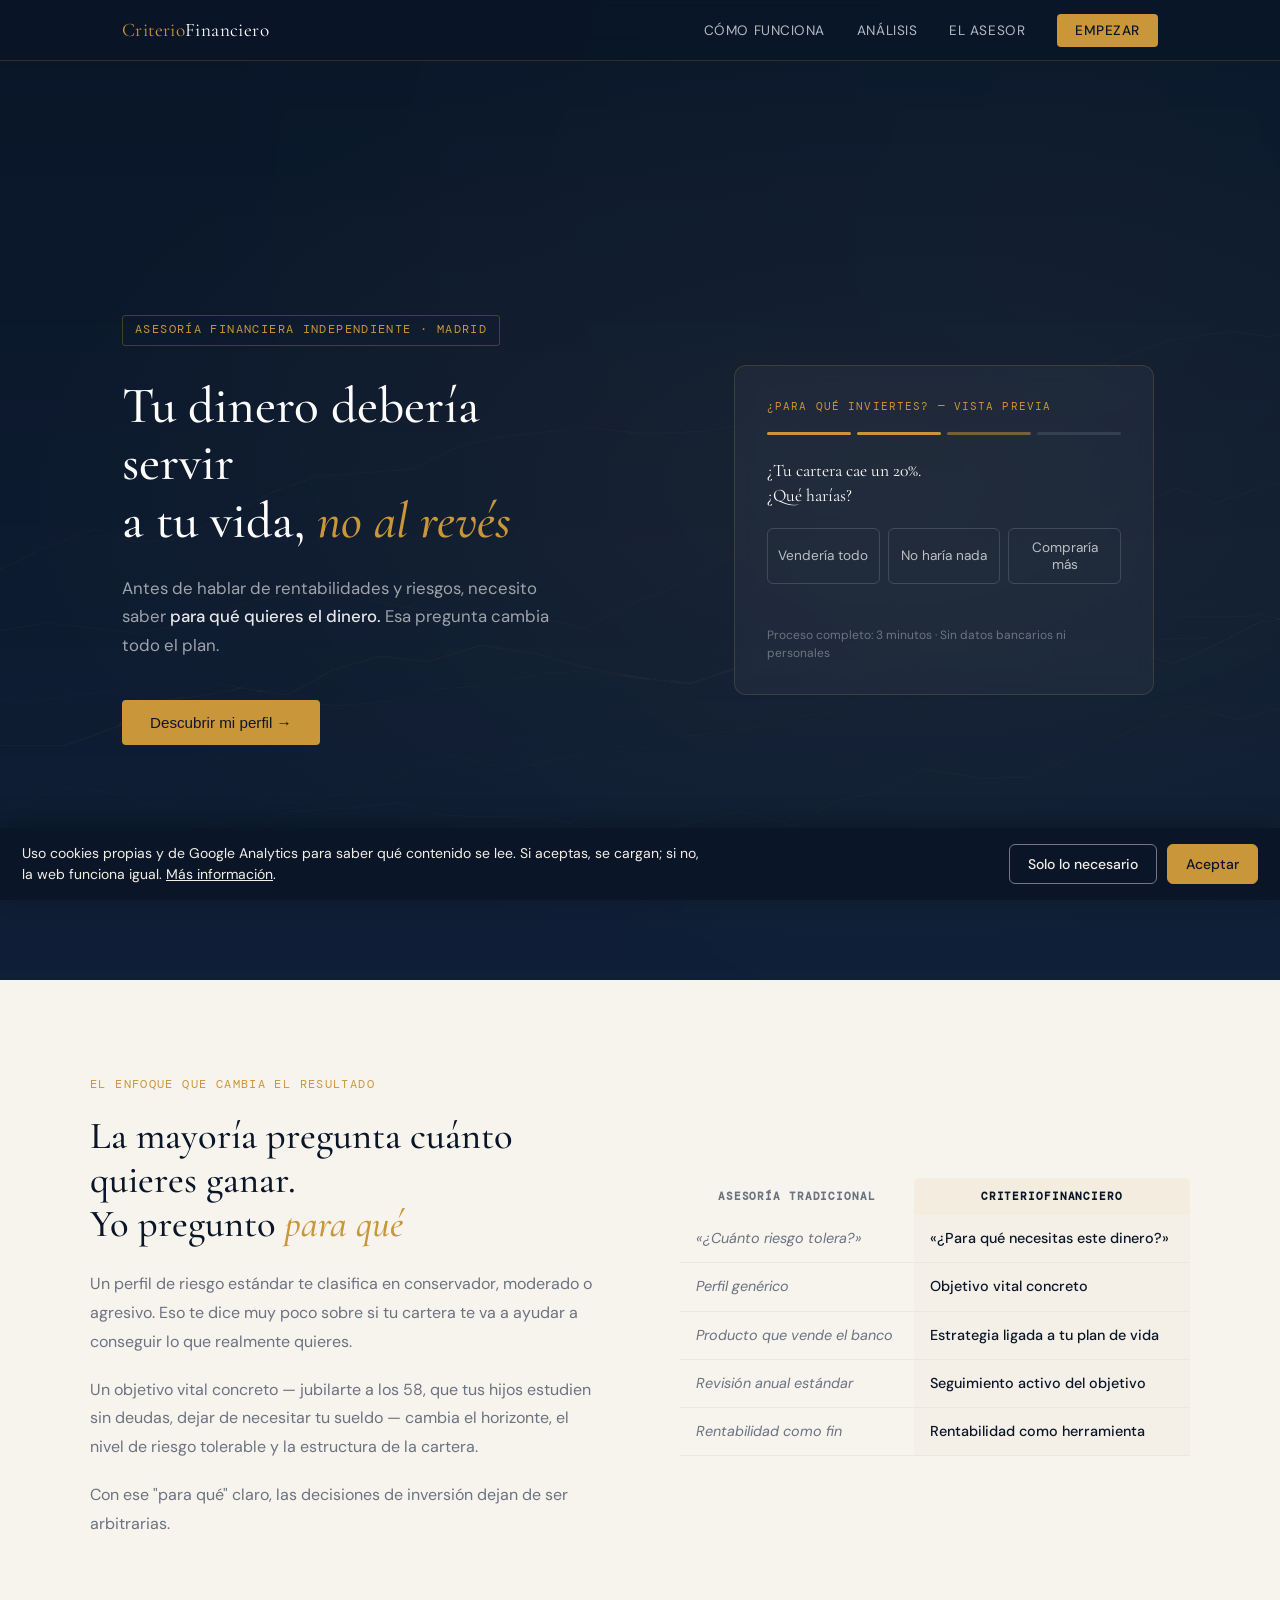
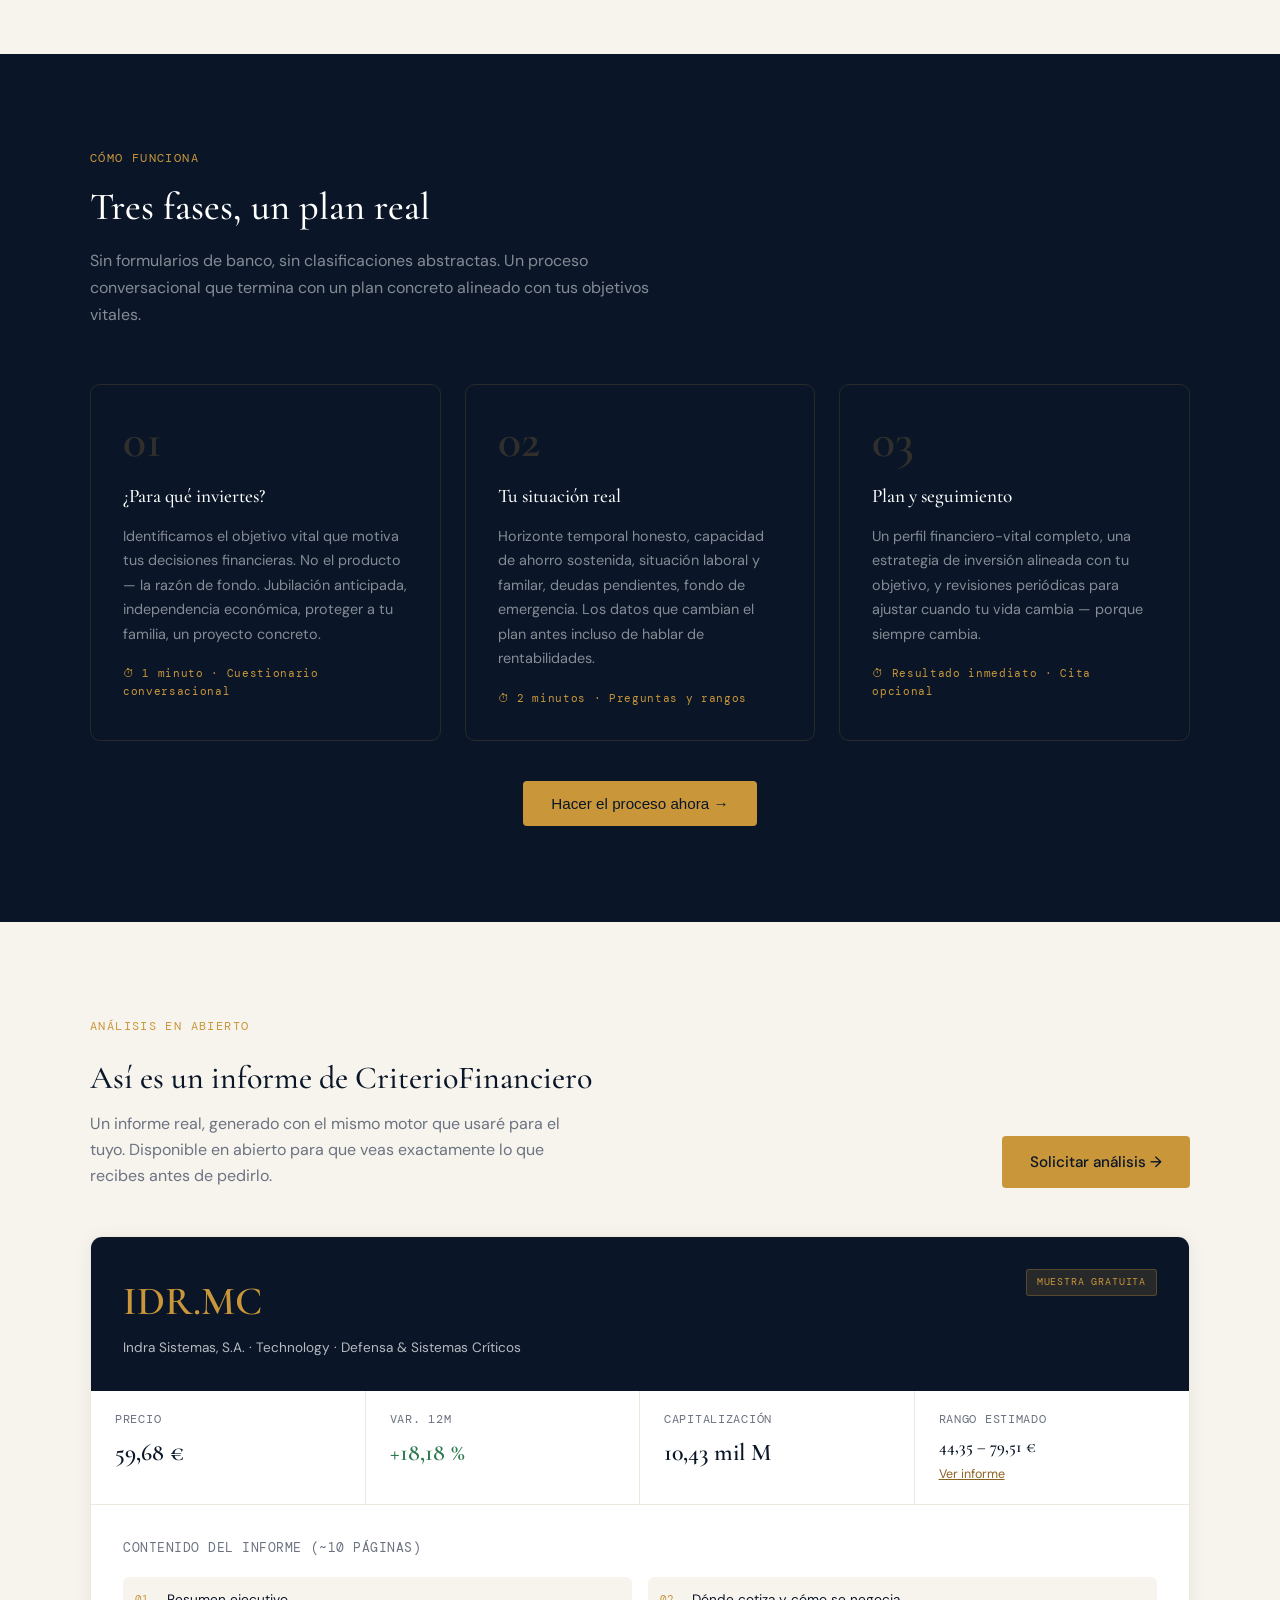
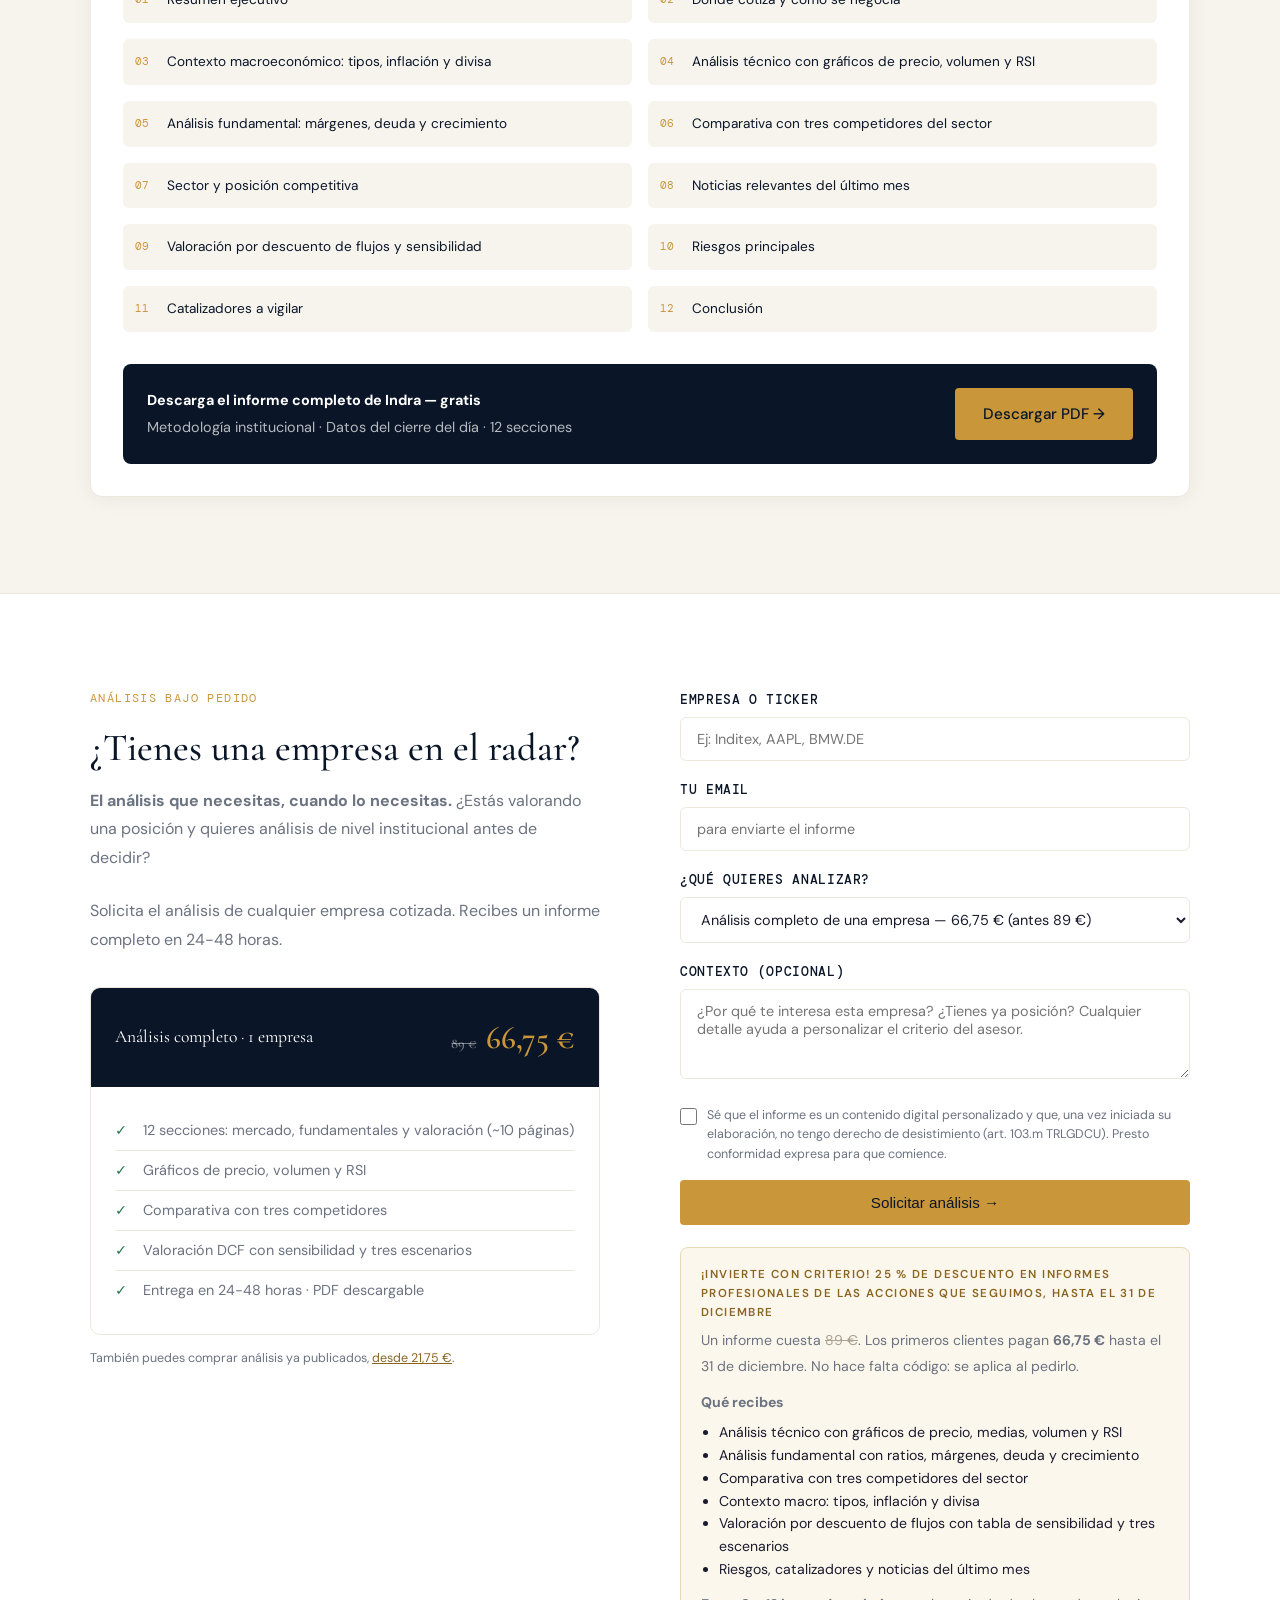
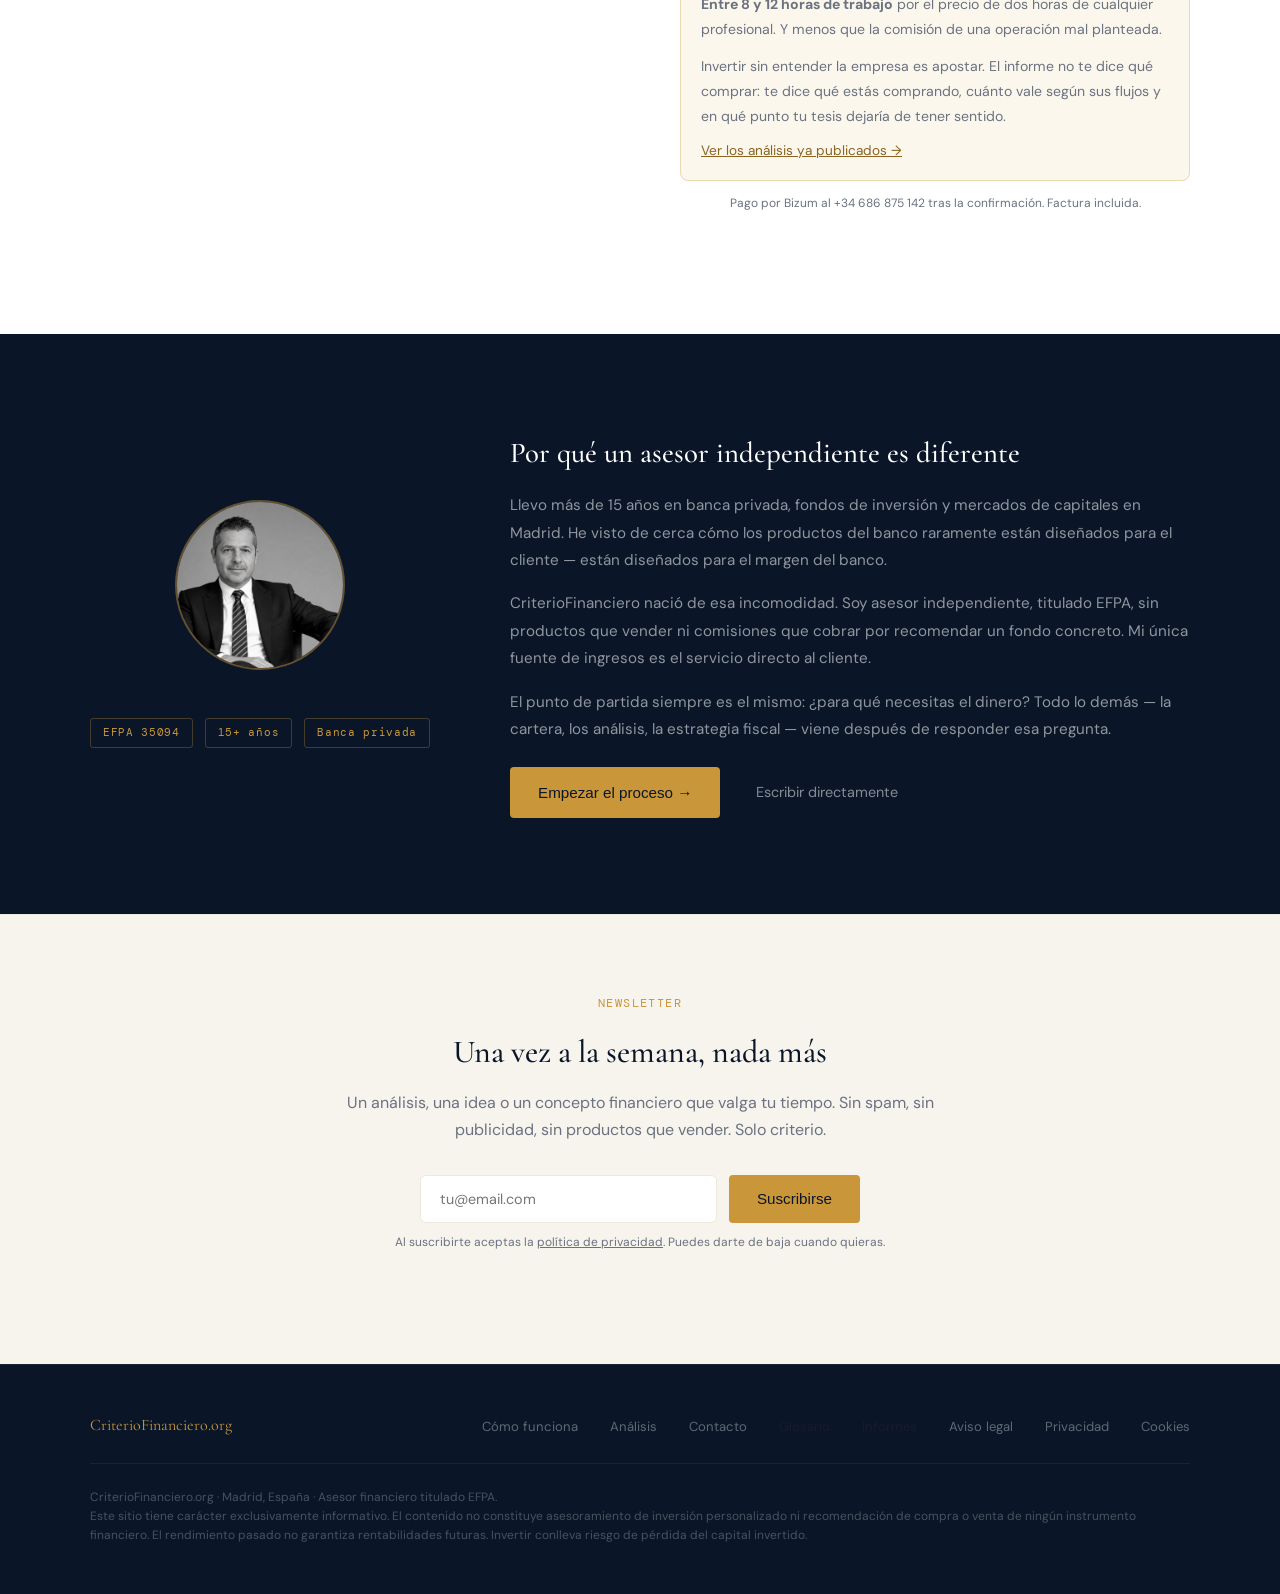
==== index.html @ c7d04b03 "Actualización automática 2026-11-12 11:27" ====
<!DOCTYPE html>
<html lang="es">
<head>
<meta charset="UTF-8">
<meta name="viewport" content="width=device-width, initial-scale=1.0">
<title>CriterioFinanciero — Asesoría financiera orientada a tus objetivos vitales</title>
<meta name="description" content="Asesoría financiera independiente en Madrid: planificación por objetivos vitales, análisis de acciones y fondos, e informes con criterio. EFPA, 15 años en banca.">
<link rel="canonical" href="https://criteriofinanciero.org/">
<meta name="robots" content="index, follow">
<meta property="og:type" content="website">
<meta property="og:site_name" content="CriterioFinanciero">
<meta property="og:title" content="CriterioFinanciero — Tu dinero al servicio de tu vida">
<meta property="og:description" content="Asesoría financiera independiente en Madrid: planificación por objetivos vitales, análisis de acciones y fondos, e informes con criterio. EFPA, 15 años en banca.">
<meta property="og:url" content="https://criteriofinanciero.org/">
<meta property="og:image" content="https://criteriofinanciero.org/og.png">
<meta name="twitter:card" content="summary_large_image">
<meta name="theme-color" content="#0A1628">
<link rel="preconnect" href="https://fonts.googleapis.com">
<link href="https://fonts.googleapis.com/css2?family=Cormorant+Garamond:ital,wght@0,400;0,500;0,600;1,400;1,500&family=DM+Sans:wght@300;400;500&family=DM+Mono:wght@400;500&display=swap" rel="stylesheet">
<style>
:root {
  --navy:   #0A1628;
  --navy2:  #1D3461;
  --gold:   #C9963A;
  --gold2:  #E8B86D;
  --cream:  #F7F4EE;
  --cream2: #EDE8DE;
  --text:   #1A1A2E;
  --muted:  #6B7280;
  --green:  #2D7A4F;
  --red:    #8B2020;
  --white:  #FFFFFF;
  --serif: 'Cormorant Garamond', Georgia, serif;
  --sans:  'DM Sans', system-ui, sans-serif;
  --mono:  'DM Mono', monospace;
}
*{box-sizing:border-box;margin:0;padding:0}
html{scroll-behavior:smooth}
section[id]{scroll-margin-top:90px}
body{font-family:var(--sans);color:var(--text);background:var(--white);font-size:16px;line-height:1.6}

/* NAV */
nav{position:fixed;top:0;left:0;right:0;z-index:100;background:rgba(10,22,40,0.96);backdrop-filter:blur(12px);border-bottom:1px solid rgba(201,150,58,0.2)}
.nav-inner{max-width:1100px;margin:0 auto;padding:0 2rem;height:60px;display:flex;align-items:center;justify-content:space-between}
.nav-logo{font-family:var(--serif);font-size:1.2rem;color:var(--gold);letter-spacing:.02em;text-decoration:none}
.nav-logo span{color:var(--white);font-weight:400}
.nav-links{display:flex;gap:2rem;list-style:none}
.nav-links a{color:rgba(255,255,255,0.7);text-decoration:none;font-size:.85rem;letter-spacing:.04em;text-transform:uppercase;transition:color .2s}
.nav-links a:hover{color:var(--gold)}
.nav-cta{background:var(--gold);color:var(--navy)!important;padding:8px 18px;border-radius:4px;font-weight:500!important}
.nav-cta:hover{background:var(--gold2)!important;color:var(--navy)!important}

/* HERO */
.hero{min-height:100vh;background:url('/assets/img/fondo-mercado.png') center/cover no-repeat,var(--navy);display:grid;grid-template-columns:1fr 1fr;align-items:center;padding:80px 0 0;overflow:hidden;position:relative}
.hero::before{content:'';position:absolute;inset:0;pointer-events:none;background:radial-gradient(ellipse at 70% 50%, rgba(201,150,58,0.06) 0%, transparent 70%)}
.hero-left{padding:0 3rem 0 calc((100vw - 1100px)/2 + 2rem);max-width:calc(550px + (100vw - 1100px)/2)}
.hero-tag{display:inline-block;font-family:var(--mono);font-size:.72rem;color:var(--gold);letter-spacing:.12em;text-transform:uppercase;border:1px solid rgba(201,150,58,0.3);padding:5px 12px;border-radius:3px;margin-bottom:2rem}
.hero h1{font-family:var(--serif);font-size:clamp(2.4rem,4vw,3.6rem);color:var(--white);line-height:1.12;font-weight:500;margin-bottom:1.5rem}
.hero h1 em{color:var(--gold);font-style:italic}
.hero-sub{color:rgba(255,255,255,0.6);font-size:1.05rem;line-height:1.7;margin-bottom:2.5rem;max-width:440px}
.hero-sub strong{color:rgba(255,255,255,0.9);font-weight:500}
.btn-primary{display:inline-flex;align-items:center;gap:10px;background:var(--gold);color:var(--navy);padding:14px 28px;border-radius:4px;font-weight:500;font-size:.95rem;text-decoration:none;transition:background .2s,transform .15s;border:none;cursor:pointer}
.btn-primary:hover{background:var(--gold2);transform:translateY(-1px)}
.btn-ghost{display:inline-flex;align-items:center;gap:8px;color:rgba(255,255,255,0.6);padding:14px 20px;font-size:.9rem;text-decoration:none;border-bottom:1px solid transparent;transition:color .2s,border-color .2s;border:none;background:none;cursor:pointer}
.btn-ghost:hover{color:var(--white);border-bottom-color:rgba(255,255,255,0.3)}
.hero-btns{display:flex;align-items:center;gap:1rem;flex-wrap:wrap}
.hero-right{position:relative;height:100vh;display:flex;align-items:center;justify-content:center;padding-right:2rem}
.hero-card{background:rgba(255,255,255,0.04);border:1px solid rgba(201,150,58,0.2);border-radius:12px;padding:2rem;width:100%;max-width:420px;backdrop-filter:blur(8px)}
.hero-card-label{font-family:var(--mono);font-size:.7rem;color:var(--gold);letter-spacing:.1em;text-transform:uppercase;margin-bottom:1rem}
.progress-steps{display:flex;gap:6px;margin-bottom:1.5rem}
.ps{flex:1;height:3px;background:rgba(255,255,255,0.1);border-radius:2px;transition:background .4s}
.ps.done{background:var(--gold)}
.ps.active{background:rgba(201,150,58,0.5)}
.q-text{font-family:var(--serif);font-size:1.1rem;color:var(--white);margin-bottom:1.2rem;line-height:1.4}
.yn-row{display:flex;gap:8px;margin-bottom:.75rem}
.yn{flex:1;padding:10px;border:1px solid rgba(255,255,255,0.15);border-radius:6px;background:transparent;color:rgba(255,255,255,0.7);font-size:.85rem;cursor:pointer;transition:all .2s;font-family:var(--sans)}
.yn:hover{border-color:var(--gold);color:var(--white)}
.yn.yes{background:rgba(45,122,79,0.2);border-color:var(--green);color:#6DD98A}
.yn.no{background:rgba(139,32,32,0.2);border-color:var(--red);color:#F09595}
.hero-note{font-size:.75rem;color:rgba(255,255,255,0.35);margin-top:1rem;line-height:1.5}

/* DIFFERENTIATOR */
.diff{background:var(--cream);padding:6rem 2rem}
.diff-inner{max-width:1100px;margin:0 auto;display:grid;grid-template-columns:1fr 1fr;gap:5rem;align-items:center}
.diff-label{font-family:var(--mono);font-size:.72rem;color:var(--gold);letter-spacing:.12em;text-transform:uppercase;margin-bottom:1.2rem}
.diff h2{font-family:var(--serif);font-size:clamp(1.8rem,3vw,2.8rem);line-height:1.15;color:var(--navy);margin-bottom:1.5rem;font-weight:500}
.diff h2 em{font-style:italic;color:var(--gold)}
.diff p{color:var(--muted);line-height:1.8;margin-bottom:1.2rem}
.contrast-table{border-collapse:collapse;width:100%}
.contrast-table th{font-family:var(--mono);font-size:.7rem;letter-spacing:.08em;text-transform:uppercase;padding:.6rem 1rem;color:var(--muted)}
.contrast-table th:last-child{color:var(--navy);background:rgba(201,150,58,0.08);border-radius:6px 6px 0 0}
.contrast-table td{padding:.75rem 1rem;font-size:.9rem;border-bottom:1px solid var(--cream2);color:var(--muted)}
.contrast-table td:first-child{font-style:italic}
.contrast-table td:last-child{color:var(--navy);font-weight:500;background:rgba(201,150,58,0.04)}

/* PROCESS */
.process{background:var(--navy);padding:6rem 2rem}
.process-inner{max-width:1100px;margin:0 auto}
.section-label{font-family:var(--mono);font-size:.72rem;color:var(--gold);letter-spacing:.12em;text-transform:uppercase;margin-bottom:1rem;display:block}
.section-title{font-family:var(--serif);font-size:clamp(1.8rem,3vw,2.6rem);color:var(--white);margin-bottom:1rem;font-weight:500;line-height:1.2}
.section-sub{color:rgba(255,255,255,0.5);max-width:560px;line-height:1.7;margin-bottom:3.5rem}
.phases{display:grid;grid-template-columns:repeat(3,1fr);gap:1.5rem}
.phase{border:1px solid rgba(201,150,58,0.15);border-radius:10px;padding:2rem;position:relative;transition:border-color .25s}
.phase:hover{border-color:rgba(201,150,58,0.35)}
.phase-num{font-family:var(--serif);font-size:3rem;color:rgba(201,150,58,0.2);line-height:1;margin-bottom:1rem;font-weight:600}
.phase h3{font-family:var(--serif);font-size:1.2rem;color:var(--white);margin-bottom:.75rem;font-weight:500}
.phase p{color:rgba(255,255,255,0.5);font-size:.9rem;line-height:1.7}
.phase-time{font-family:var(--mono);font-size:.7rem;color:var(--gold);margin-top:1.2rem;letter-spacing:.06em}

/* ANALISIS MUESTRA */
.muestra{background:var(--cream);padding:6rem 2rem}
.muestra-inner{max-width:1100px;margin:0 auto}
.muestra-header{display:flex;justify-content:space-between;align-items:flex-end;margin-bottom:3rem;flex-wrap:gap 1rem}
.analisis-card{background:var(--white);border:1px solid var(--cream2);border-radius:12px;overflow:hidden;box-shadow:0 2px 20px rgba(0,0,0,0.06)}
.analisis-header{background:var(--navy);padding:2rem;display:flex;justify-content:space-between;align-items:flex-start}
.analisis-ticker{font-family:var(--serif);font-size:2.5rem;color:var(--gold);font-weight:600}
.analisis-name{color:rgba(255,255,255,0.7);font-size:.85rem;margin-top:.25rem}
.analisis-badge{background:rgba(201,150,58,0.15);border:1px solid rgba(201,150,58,0.3);color:var(--gold);font-family:var(--mono);font-size:.65rem;letter-spacing:.08em;text-transform:uppercase;padding:4px 10px;border-radius:3px}
.analisis-kpis{display:grid;grid-template-columns:repeat(4,1fr);border-bottom:1px solid var(--cream2)}
.kpi{padding:1.2rem 1.5rem;border-right:1px solid var(--cream2)}
.kpi:last-child{border-right:none}
.kpi-label{font-size:.75rem;color:var(--muted);text-transform:uppercase;letter-spacing:.06em;font-family:var(--mono);margin-bottom:.3rem}
.kpi-val{font-family:var(--serif);font-size:1.5rem;font-weight:600;color:var(--navy)}
.kpi-val.pos{color:var(--green)}
.analisis-body{padding:2rem}
.analisis-secciones{display:grid;grid-template-columns:repeat(2,1fr);gap:1rem;margin-bottom:2rem}
.analisis-sec{display:flex;align-items:center;gap:.75rem;padding:.75rem;background:var(--cream);border-radius:6px;font-size:.85rem;color:var(--navy)}
.analisis-sec-num{font-family:var(--mono);font-size:.7rem;color:var(--gold);min-width:20px}
.analisis-cta{display:flex;align-items:center;justify-content:space-between;padding:1.5rem;background:var(--navy);border-radius:8px;margin-top:1rem;flex-wrap:wrap;gap:1rem}
.analisis-cta-text{color:rgba(255,255,255,0.7);font-size:.9rem}
.analisis-cta-text strong{color:var(--white);display:block;margin-bottom:.2rem}

/* PEDIDO */
.pedido{background:var(--white);padding:6rem 2rem;border-top:1px solid var(--cream2)}
.pedido-inner{max-width:1100px;margin:0 auto;display:grid;grid-template-columns:1fr 1fr;gap:5rem;align-items:start}
.pedido h2{font-family:var(--serif);font-size:clamp(1.8rem,3vw,2.4rem);color:var(--navy);margin-bottom:1rem;font-weight:500;line-height:1.2}
.pedido p{color:var(--muted);line-height:1.8;margin-bottom:1.5rem}
.precio-card{border:1px solid var(--cream2);border-radius:10px;overflow:hidden}
.precio-header{background:var(--navy);padding:1.5rem;display:flex;justify-content:space-between;align-items:center}
.precio-nombre{font-family:var(--serif);font-size:1.1rem;color:var(--white)}
.precio-val{font-family:var(--serif);font-size:2rem;color:var(--gold);font-weight:600}
.precio-body{padding:1.5rem}
.precio-item{display:flex;align-items:center;gap:.75rem;padding:.5rem 0;font-size:.9rem;color:var(--muted);border-bottom:1px solid var(--cream2)}
.precio-item:last-child{border:none}
.precio-item::before{content:'✓';color:var(--green);font-weight:700;min-width:16px}
.form-group{margin-bottom:1.2rem}
.form-group label{display:block;font-size:.8rem;color:var(--navy);font-weight:500;margin-bottom:.4rem;text-transform:uppercase;letter-spacing:.05em;font-family:var(--mono)}
.form-group input,.form-group select,.form-group textarea{width:100%;padding:.75rem 1rem;border:1px solid var(--cream2);border-radius:6px;font-family:var(--sans);font-size:.9rem;color:var(--text);background:var(--white);transition:border-color .2s}
.form-group input:focus,.form-group select:focus,.form-group textarea:focus{outline:none;border-color:var(--gold)}
.form-group textarea{resize:vertical;min-height:90px}

/* VIDEOS */
.videos{background:var(--cream);padding:6rem 2rem}
.videos-inner{max-width:1100px;margin:0 auto}
.videos-grid{display:grid;grid-template-columns:repeat(3,1fr);gap:1.5rem;margin-top:3rem}
.video-card{background:var(--white);border:1px solid var(--cream2);border-radius:10px;overflow:hidden;transition:transform .2s,box-shadow .2s;text-decoration:none;color:inherit}
.video-card:hover{transform:translateY(-3px);box-shadow:0 8px 30px rgba(0,0,0,0.08)}
.video-thumb{height:140px;background:var(--navy);display:flex;align-items:center;justify-content:center;position:relative}
.video-cat{font-family:var(--mono);font-size:.65rem;letter-spacing:.1em;text-transform:uppercase;padding:4px 10px;border-radius:3px;position:absolute;top:12px;left:12px;background:rgba(201,150,58,0.2);color:var(--gold);border:1px solid rgba(201,150,58,0.3)}
.video-dur{font-family:var(--mono);font-size:.65rem;color:rgba(255,255,255,0.5);position:absolute;bottom:12px;right:12px}
.video-play{width:44px;height:44px;border-radius:50%;border:2px solid rgba(201,150,58,0.5);display:flex;align-items:center;justify-content:center}
.video-play::after{content:'';border-style:solid;border-width:8px 0 8px 14px;border-color:transparent transparent transparent var(--gold);margin-left:3px}
.video-body{padding:1.2rem}
.video-body h4{font-family:var(--serif);font-size:1rem;color:var(--navy);margin-bottom:.5rem;font-weight:500;line-height:1.3}
.video-body p{font-size:.82rem;color:var(--muted);line-height:1.5}

/* SOBRE MI */
.sobre{background:var(--navy);padding:6rem 2rem}
.sobre-inner{max-width:1100px;margin:0 auto;display:grid;grid-template-columns:1fr 2fr;gap:5rem;align-items:center}
.sobre-avatar{width:200px;height:200px;border-radius:50%;background:rgba(201,150,58,0.1);border:2px solid rgba(201,150,58,0.2);display:flex;align-items:center;justify-content:center;font-family:var(--serif);font-size:4rem;color:var(--gold)}
.sobre h2{font-family:var(--serif);font-size:1.8rem;color:var(--white);margin-bottom:1rem;font-weight:500}
.sobre p{color:rgba(255,255,255,0.55);line-height:1.8;margin-bottom:1rem;font-size:.95rem}
.credenciales{display:flex;flex-wrap:wrap;gap:.75rem;margin-top:1.5rem}
.cred{font-family:var(--mono);font-size:.7rem;color:var(--gold);border:1px solid rgba(201,150,58,0.3);padding:5px 12px;border-radius:3px;letter-spacing:.06em}

/* NEWSLETTER */
.newsletter{background:var(--cream);padding:5rem 2rem;border-top:1px solid var(--cream2)}
.newsletter-inner{max-width:600px;margin:0 auto;text-align:center}
.newsletter h2{font-family:var(--serif);font-size:2rem;color:var(--navy);margin-bottom:.75rem;font-weight:500}
.newsletter p{color:var(--muted);margin-bottom:2rem;line-height:1.7}
.nl-form{display:flex;gap:.75rem;max-width:440px;margin:0 auto}
.nl-form input{flex:1;padding:.85rem 1.2rem;border:1px solid var(--cream2);border-radius:6px;font-family:var(--sans);font-size:.9rem}
.nl-form input:focus{outline:none;border-color:var(--gold)}

/* FOOTER */
footer{background:var(--navy);padding:3rem 2rem;border-top:1px solid rgba(255,255,255,0.06)}
.footer-inner{max-width:1100px;margin:0 auto;display:flex;justify-content:space-between;align-items:center;flex-wrap:wrap;gap:1rem}
.footer-logo{font-family:var(--serif);color:var(--gold);font-size:1rem}
.footer-links{display:flex;gap:2rem}
.footer-links a{color:rgba(255,255,255,0.35);font-size:.82rem;text-decoration:none;transition:color .2s}
.footer-links a:hover{color:rgba(255,255,255,0.7)}
.footer-legal{color:rgba(255,255,255,0.25);font-size:.75rem;max-width:1100px;margin:1.5rem auto 0;padding-top:1.5rem;border-top:1px solid rgba(255,255,255,0.06);line-height:1.6}

/* ONBOARDING MODAL */
.modal-bg{display:none;position:fixed;inset:0;background:rgba(10,22,40,0.92);z-index:200;align-items:center;justify-content:center;padding:1rem}
.modal-bg.open{display:flex}
.modal{background:var(--white);border-radius:16px;max-width:560px;width:100%;max-height:90vh;overflow-y:auto;padding:2.5rem}
.modal-close{float:right;background:none;border:none;font-size:1.5rem;cursor:pointer;color:var(--muted);margin:-0.5rem -0.5rem 0 0;line-height:1}
.modal-close:hover{color:var(--navy)}
.m-step{display:none}.m-step.active{display:block}
.m-tag{font-family:var(--mono);font-size:.68rem;color:var(--gold);letter-spacing:.1em;text-transform:uppercase;margin-bottom:.75rem;display:block}
.m-h{font-family:var(--serif);font-size:1.4rem;color:var(--navy);margin-bottom:.5rem;font-weight:500;line-height:1.3}
.m-p{color:var(--muted);font-size:.9rem;line-height:1.7;margin-bottom:1.2rem}
.m-pbar{height:3px;background:var(--cream2);border-radius:2px;margin-bottom:1.5rem}
.m-pfill{height:100%;background:var(--gold);border-radius:2px;transition:width .4s}
.m-obj{display:block;width:100%;text-align:left;padding:.9rem 1rem;border:1px solid var(--cream2);border-radius:8px;background:transparent;cursor:pointer;font-size:.88rem;color:var(--text);margin-bottom:.6rem;transition:all .2s;font-family:var(--sans);line-height:1.4}
.m-obj strong{display:block;color:var(--navy);font-weight:500}
.m-obj span{color:var(--muted);font-size:.8rem}
.m-obj:hover{border-color:var(--gold);background:rgba(201,150,58,0.04)}
.m-obj.sel{border-color:var(--navy);background:rgba(10,22,40,0.04)}
.m-yn-row{display:flex;gap:.6rem;margin-bottom:.75rem;flex-wrap:wrap}
.m-card{background:var(--cream);border-radius:8px;padding:1rem;margin-bottom:.75rem}
.m-card-q{font-size:.88rem;font-weight:500;color:var(--navy);margin-bottom:.6rem}
.m-yn{flex:1;min-width:80px;padding:.65rem;border:1px solid var(--cream2);border-radius:6px;background:var(--white);font-size:.82rem;cursor:pointer;font-family:var(--sans);color:var(--text);transition:all .2s;text-align:center}
.m-yn:hover{border-color:var(--gold)}
.m-yn.yes{background:rgba(45,122,79,0.08);border-color:var(--green);color:var(--green)}
.m-yn.no{background:rgba(139,32,32,0.08);border-color:var(--red);color:var(--red)}
.m-nav{display:flex;gap:.75rem;margin-top:1.5rem;flex-wrap:wrap}
.m-back{padding:10px 18px;border:1px solid var(--cream2);border-radius:6px;background:transparent;cursor:pointer;font-size:.85rem;color:var(--muted);font-family:var(--sans)}
.m-back:hover{border-color:var(--navy);color:var(--navy)}
.m-next{padding:10px 22px;background:var(--navy);color:var(--white);border:none;border-radius:6px;cursor:pointer;font-size:.85rem;font-weight:500;font-family:var(--sans);transition:background .2s}
.m-next:hover{background:var(--navy2)}
.m-next:disabled{opacity:.4;cursor:not-allowed}
.alloc-bar{display:flex;height:22px;border-radius:6px;overflow:hidden;
  margin:.7rem 0 .55rem;border:1px solid #E3DCCB}
.alloc-leyenda{display:flex;flex-wrap:wrap;gap:.9rem;font-size:.74rem;color:var(--muted);
  margin-bottom:1.2rem}
.alloc-leyenda span{display:flex;align-items:center;gap:.35rem}
.alloc-punto{width:9px;height:9px;border-radius:2px;display:inline-block}
.perfil-desc{font-size:.9rem;line-height:1.68;margin:.5rem 0 1.1rem;color:#2A3446}
.perfil-desc p{margin:0 0 .7rem}
.sub-label{font-size:.72rem;letter-spacing:.12em;text-transform:uppercase;
  color:var(--muted);margin:1.2rem 0 .4rem}
.perfil-errores{margin:.2rem 0 1rem;padding-left:1.15rem;font-size:.83rem;color:#7A2E2E;line-height:1.6}
.perfil-errores li{margin-bottom:.4rem}
.perfil-pill{display:inline-block;padding:5px 14px;border-radius:20px;font-size:.82rem;font-weight:500;margin-bottom:1rem;background:var(--cream2);color:var(--navy)}
.alert-box{background:#FEF3C7;border-left:3px solid #D97706;border-radius:0 6px 6px 0;padding:.75rem 1rem;font-size:.82rem;color:#92400E;margin-bottom:.6rem;line-height:1.5}
.ok-box{background:#ECFDF5;border-left:3px solid var(--green);border-radius:0 6px 6px 0;padding:.75rem 1rem;font-size:.82rem;color:#065F46;margin-bottom:.75rem}
.res-grid{display:grid;grid-template-columns:repeat(3,1fr);gap:.75rem;margin-bottom:1.25rem}
.res-cell{background:var(--cream);border-radius:6px;padding:.75rem;text-align:center}
.res-cell-label{font-size:.7rem;color:var(--muted);font-family:var(--mono);text-transform:uppercase;margin-bottom:.3rem}
.res-cell-val{font-family:var(--serif);font-size:1.1rem;color:var(--navy);font-weight:600}
.next-steps{background:var(--navy);border-radius:8px;padding:1rem 1.25rem}
.next-steps-label{font-family:var(--mono);font-size:.68rem;color:var(--gold);text-transform:uppercase;letter-spacing:.08em;margin-bottom:.6rem}
.next-steps-body{font-size:.85rem;color:rgba(255,255,255,0.65);line-height:1.8}
.range-wrap{margin-bottom:.25rem}
.range-wrap input[type=range]{width:100%;accent-color:var(--gold)}
.range-labels{display:flex;justify-content:space-between;font-size:.72rem;color:var(--muted);font-family:var(--mono)}

@media(max-width:900px){
  .hero{grid-template-columns:1fr;padding-top:70px}
  .hero-left{padding:3rem 1.5rem;max-width:100%}
  .hero-right{height:auto;padding:0 1.5rem 3rem}
  .hero-card{max-width:100%}
  .diff-inner,.pedido-inner,.sobre-inner{grid-template-columns:1fr;gap:2.5rem}
  .phases{grid-template-columns:1fr}
  .videos-grid{grid-template-columns:1fr}
  .analisis-kpis{grid-template-columns:repeat(2,1fr)}
  .analisis-secciones{grid-template-columns:1fr}
  .nav-links{display:none}
}
</style>
</head>
<body>

<nav>
  <div class="nav-inner">
    <a href="#" class="nav-logo">Criterio<span>Financiero</span></a>
    <ul class="nav-links">
      <li><a href="#proceso">Cómo funciona</a></li>
      <li><a href="#analisis">Análisis</a></li>
      
      <li><a href="#sobre">El asesor</a></li>
      <li><a href="#" onclick="abrirOnboarding()" class="nav-cta">Empezar</a></li>
    </ul>
  </div>
</nav>

<!-- HERO -->
<section class="hero">
  <div class="hero-left">
    <span class="hero-tag">Asesoría financiera independiente · Madrid</span>
    <h1>Tu dinero debería servir<br>a tu vida, <em>no al revés</em></h1>
    <p class="hero-sub">Antes de hablar de rentabilidades y riesgos, necesito saber <strong>para qué quieres el dinero.</strong> Esa pregunta cambia todo el plan.</p>
    <div class="hero-btns">
      <button class="btn-primary" onclick="abrirOnboarding()">Descubrir mi perfil →</button>
      
    </div>
  </div>
  <div class="hero-right">
    <div class="hero-card">
      <div class="hero-card-label">¿Para qué inviertes? — Vista previa</div>
      <div class="progress-steps">
        <div class="ps done"></div><div class="ps done"></div>
        <div class="ps active"></div><div class="ps"></div>
      </div>
      <div class="q-text">¿Tu cartera cae un 20%.<br>¿Qué harías?</div>
      <div class="yn-row">
        <button class="yn" onclick="heroYN(this,'sell')">Vendería todo</button>
        <button class="yn" onclick="heroYN(this,'hold')">No haría nada</button>
        <button class="yn" onclick="heroYN(this,'buy')">Compraría más</button>
      </div>
      <div id="hero-feedback" style="font-size:.78rem;color:rgba(255,255,255,0.4);height:1.1em;transition:opacity .3s"></div>
      <div class="hero-note">Proceso completo: 3 minutos · Sin datos bancarios ni personales</div>
    </div>
  </div>
</section>

<!-- DIFERENCIADOR -->
<section class="diff" id="diferenciador">
  <div class="diff-inner">
    <div>
      <div class="diff-label">El enfoque que cambia el resultado</div>
      <h2>La mayoría pregunta cuánto quieres ganar.<br>Yo pregunto <em>para qué</em></h2>
      <p>Un perfil de riesgo estándar te clasifica en conservador, moderado o agresivo. Eso te dice muy poco sobre si tu cartera te va a ayudar a conseguir lo que realmente quieres.</p>
      <p>Un objetivo vital concreto — jubilarte a los 58, que tus hijos estudien sin deudas, dejar de necesitar tu sueldo — cambia el horizonte, el nivel de riesgo tolerable y la estructura de la cartera.</p>
      <p>Con ese "para qué" claro, las decisiones de inversión dejan de ser arbitrarias.</p>
    </div>
    <div>
      <table class="contrast-table">
        <thead>
          <tr><th>Asesoría tradicional</th><th>CriterioFinanciero</th></tr>
        </thead>
        <tbody>
          <tr><td>«¿Cuánto riesgo tolera?»</td><td>«¿Para qué necesitas este dinero?»</td></tr>
          <tr><td>Perfil genérico</td><td>Objetivo vital concreto</td></tr>
          <tr><td>Producto que vende el banco</td><td>Estrategia ligada a tu plan de vida</td></tr>
          <tr><td>Revisión anual estándar</td><td>Seguimiento activo del objetivo</td></tr>
          <tr><td>Rentabilidad como fin</td><td>Rentabilidad como herramienta</td></tr>
        </tbody>
      </table>
    </div>
  </div>
</section>

<!-- PROCESO -->
<section class="process" id="proceso">
  <div class="process-inner">
    <span class="section-label">Cómo funciona</span>
    <h2 class="section-title">Tres fases, un plan real</h2>
    <p class="section-sub">Sin formularios de banco, sin clasificaciones abstractas. Un proceso conversacional que termina con un plan concreto alineado con tus objetivos vitales.</p>
    <div class="phases">
      <div class="phase">
        <div class="phase-num">01</div>
        <h3>¿Para qué inviertes?</h3>
        <p>Identificamos el objetivo vital que motiva tus decisiones financieras. No el producto — la razón de fondo. Jubilación anticipada, independencia económica, proteger a tu familia, un proyecto concreto.</p>
        <div class="phase-time">⏱ 1 minuto · Cuestionario conversacional</div>
      </div>
      <div class="phase">
        <div class="phase-num">02</div>
        <h3>Tu situación real</h3>
        <p>Horizonte temporal honesto, capacidad de ahorro sostenida, situación laboral y familar, deudas pendientes, fondo de emergencia. Los datos que cambian el plan antes incluso de hablar de rentabilidades.</p>
        <div class="phase-time">⏱ 2 minutos · Preguntas y rangos</div>
      </div>
      <div class="phase">
        <div class="phase-num">03</div>
        <h3>Plan y seguimiento</h3>
        <p>Un perfil financiero-vital completo, una estrategia de inversión alineada con tu objetivo, y revisiones periódicas para ajustar cuando tu vida cambia — porque siempre cambia.</p>
        <div class="phase-time">⏱ Resultado inmediato · Cita opcional</div>
      </div>
    </div>
    <div style="margin-top:2.5rem;text-align:center">
      <button class="btn-primary" onclick="abrirOnboarding()">Hacer el proceso ahora →</button>
    </div>
  </div>
</section>

<!-- ANÁLISIS DE MUESTRA -->
<section class="muestra" id="analisis">
  <div class="muestra-inner">
    <span class="section-label">Análisis en abierto</span>
    <div class="muestra-header">
      <div>
        <h2 style="font-family:var(--serif);font-size:clamp(1.6rem,2.5vw,2.2rem);color:var(--navy);font-weight:500;margin-bottom:.5rem">Así es un informe de CriterioFinanciero</h2>
        <p style="color:var(--muted);max-width:500px">Un informe real, generado con el mismo motor que usaré para el tuyo. Disponible en abierto para que veas exactamente lo que recibes antes de pedirlo.</p>
      </div>
      <a href="#pedido" class="btn-primary" style="white-space:nowrap">Solicitar análisis →</a>
    </div>

    <div class="analisis-card">
      <div class="analisis-header">
        <div>
          <div class="analisis-ticker">IDR.MC</div>
          <div class="analisis-name">Indra Sistemas, S.A. · Technology · Defensa & Sistemas Críticos</div>
        </div>
        <span class="analisis-badge">Muestra gratuita</span>
      </div>
      <div class="analisis-kpis">
        <div class="kpi"><div class="kpi-label">Precio</div><div class="kpi-val">59,68 €</div></div>
        <div class="kpi"><div class="kpi-label">Var. 12m</div><div class="kpi-val pos">+18,18 %</div></div>
        <div class="kpi"><div class="kpi-label">Capitalización</div><div class="kpi-val">10,43 mil M</div></div>
        <div class="kpi" style="display:flex;flex-direction:column;justify-content:center"><div class="kpi-label">Rango estimado</div><div class="kpi-val" style="font-size:1.05rem">44,35 – 79,51 €</div><a href="/descargas/informe-muestra-indra.pdf" download style="font-size:.78rem;color:#8A6420;text-decoration:underline;margin-top:4px">Ver informe</a></div>
      </div>
      <div class="analisis-body">
        <p style="font-size:.82rem;color:var(--muted);margin-bottom:1.2rem;font-family:var(--mono);letter-spacing:.04em;text-transform:uppercase">Contenido del informe (~10 páginas)</p>
        <div class="analisis-secciones">
          <div class="analisis-sec"><span class="analisis-sec-num">01</span>Resumen ejecutivo</div>
          <div class="analisis-sec"><span class="analisis-sec-num">02</span>Dónde cotiza y cómo se negocia</div>
          <div class="analisis-sec"><span class="analisis-sec-num">03</span>Contexto macroeconómico: tipos, inflación y divisa</div>
          <div class="analisis-sec"><span class="analisis-sec-num">04</span>Análisis técnico con gráficos de precio, volumen y RSI</div>
          <div class="analisis-sec"><span class="analisis-sec-num">05</span>Análisis fundamental: márgenes, deuda y crecimiento</div>
          <div class="analisis-sec"><span class="analisis-sec-num">06</span>Comparativa con tres competidores del sector</div>
          <div class="analisis-sec"><span class="analisis-sec-num">07</span>Sector y posición competitiva</div>
          <div class="analisis-sec"><span class="analisis-sec-num">08</span>Noticias relevantes del último mes</div>
          <div class="analisis-sec"><span class="analisis-sec-num">09</span>Valoración por descuento de flujos y sensibilidad</div>
          <div class="analisis-sec"><span class="analisis-sec-num">10</span>Riesgos principales</div>
          <div class="analisis-sec"><span class="analisis-sec-num">11</span>Catalizadores a vigilar</div>
          <div class="analisis-sec"><span class="analisis-sec-num">12</span>Conclusión</div>
        </div>
        <div class="analisis-cta">
          <div class="analisis-cta-text">
            <strong>Descarga el informe completo de Indra — gratis</strong>
            Metodología institucional · Datos del cierre del día · 12 secciones
          </div>
          <a href="/descargas/informe-muestra-indra.pdf" download class="btn-primary" style="white-space:nowrap">Descargar PDF →</a>
        </div>
      </div>
    </div>
  </div>
</section>

<!-- PEDIDO -->
<section class="pedido" id="pedido">
  <div class="pedido-inner">
    <div>
      <span class="section-label" style="color:var(--gold);display:block;margin-bottom:1rem">Análisis bajo pedido</span>
      <h2>¿Tienes una empresa en el radar?</h2>
      <p><strong>El análisis que necesitas, cuando lo necesitas.</strong> ¿Estás valorando una posición y quieres análisis de nivel institucional antes de decidir?</p>
      <p>Solicita el análisis de cualquier empresa cotizada. Recibes un informe completo en 24-48 horas.</p>
      <div style="margin-top:2rem">
        <div class="precio-card">
          <div class="precio-header">
            <div class="precio-nombre">Análisis completo · 1 empresa</div>
            <div class="precio-val" style="display:flex;align-items:baseline;gap:.6rem;justify-content:flex-end"><span style="font-size:.9rem;color:rgba(255,255,255,.45);text-decoration:line-through">89 €</span><span>66,75 €</span></div>
          </div>
          <div class="precio-body">
            <div class="precio-item">12 secciones: mercado, fundamentales y valoración (~10 páginas)</div>
            <div class="precio-item">Gráficos de precio, volumen y RSI</div>
            <div class="precio-item">Comparativa con tres competidores</div>
            <div class="precio-item">Valoración DCF con sensibilidad y tres escenarios</div>
            <div class="precio-item">Entrega en 24-48 horas · PDF descargable</div>
          </div>
        </div>
        <p style="font-size:.78rem;color:var(--muted);margin-top:.75rem">También puedes comprar análisis ya publicados, <a href="/repositorio/" style="color:#8A6420">desde 21,75 €</a>.</p>
      </div>
    </div>
    <div>
<form name="pedido-analisis" method="POST" action="/gracias/" data-netlify="true"
            netlify-honeypot="bot-field" style="display:block">
      <input type="hidden" name="form-name" value="pedido-analisis">
      <input type="hidden" name="origen" value="web-criteriofinanciero">
      <p hidden><label>No rellenar <input name="bot-field"></label></p>
      <div class="form-group"><label>Empresa o ticker</label><input type="text" name="empresa" placeholder="Ej: Inditex, AAPL, BMW.DE" required></div>
      <div class="form-group"><label>Tu email</label><input type="email" name="email" placeholder="para enviarte el informe" required></div>
      <div class="form-group"><label>¿Qué quieres analizar?</label>
        <select name="producto">
          <option>Análisis completo de una empresa — 66,75 € (antes 89 €)</option>
        </select>
      </div>
      <div class="form-group"><label>Contexto (opcional)</label><textarea name="contexto" placeholder="¿Por qué te interesa esta empresa? ¿Tienes ya posición? Cualquier detalle ayuda a personalizar el criterio del asesor."></textarea></div>
      <label style="display:flex;gap:10px;align-items:flex-start;font-size:12.5px;
             line-height:1.55;color:var(--muted);margin:.2rem 0 1rem">
          <input type="checkbox" name="desistimiento" value="aceptado" required
                 style="width:17px;height:17px;margin:2px 0 0;flex:0 0 auto">
          <span>Sé que el informe es un contenido digital personalizado y que, una vez iniciada su
          elaboración, no tengo derecho de desistimiento (art. 103.m TRLGDCU). Presto conformidad
          expresa para que comience.</span>
        </label>
      <button class="btn-primary" type="submit" style="width:100%;justify-content:center">Solicitar análisis →</button>
      </form>

      <div style="background:#FBF7EC;border:1px solid #E8D9B5;border-radius:8px;padding:18px 20px;
           margin-top:1.4rem;font-size:.88rem;line-height:1.62">
        <div style="font-size:.72rem;letter-spacing:.12em;text-transform:uppercase;color:#8A6420;
             font-weight:600;margin-bottom:6px">¡Invierte con criterio! 25 % de descuento en informes profesionales de las acciones que seguimos, hasta el 31 de diciembre</div>
        <p style="margin:0 0 .7rem">Un informe cuesta <s style="color:#A9A292">89 €</s>.
        Los primeros clientes pagan <strong>66,75 €</strong> hasta el 31 de diciembre. No hace falta código: se aplica al pedirlo.</p>
        <p style="margin:0 0 .35rem"><strong>Qué recibes</strong></p>
        <ul style="margin:0 0 .7rem;padding-left:18px">
          <li>Análisis técnico con gráficos de precio, medias, volumen y RSI</li>
          <li>Análisis fundamental con ratios, márgenes, deuda y crecimiento</li>
          <li>Comparativa con tres competidores del sector</li>
          <li>Contexto macro: tipos, inflación y divisa</li>
          <li>Valoración por descuento de flujos con tabla de sensibilidad y tres escenarios</li>
          <li>Riesgos, catalizadores y noticias del último mes</li>
        </ul>
        <p style="margin:0 0 .7rem"><strong>Entre 8 y 12 horas de trabajo</strong> por el precio de dos horas
        de cualquier profesional. Y menos que la comisión de una operación mal planteada.</p>
        <p style="margin:0">Invertir sin entender la empresa es apostar. El informe no te dice qué comprar:
        te dice qué estás comprando, cuánto vale según sus flujos y en qué punto tu tesis dejaría de tener
        sentido.</p>
        <a href="/repositorio/" style="display:inline-block;margin-top:10px;font-size:.85rem;color:#8A6420;
           text-decoration:underline">Ver los análisis ya publicados →</a>
      </div>
      <p style="font-size:.75rem;color:var(--muted);margin-top:.75rem;text-align:center">Pago por Bizum al +34 686 875 142 tras la confirmación. Factura incluida.</p>
    </div>
  </div>
</section>



<!-- SOBRE MÍ -->
<section class="sobre" id="sobre">
  <div class="sobre-inner">
    <div style="display:flex;flex-direction:column;align-items:center;gap:1.5rem">
      <img class="sobre-avatar" src="/assets/img/asesor.jpg" alt="Sebastián Prat, asesor financiero titulado EFPA" style="width:170px;height:170px;border-radius:50%;object-fit:cover;object-position:50% 22%;border:2px solid rgba(201,150,58,.4);display:block">
      <div class="credenciales">
        <span class="cred">EFPA 35094</span>
        <span class="cred">15+ años</span>
        <span class="cred">Banca privada</span>
      </div>
    </div>
    <div>
      <h2>Por qué un asesor independiente es diferente</h2>
      <p>Llevo más de 15 años en banca privada, fondos de inversión y mercados de capitales en Madrid. He visto de cerca cómo los productos del banco raramente están diseñados para el cliente — están diseñados para el margen del banco.</p>
      <p>CriterioFinanciero nació de esa incomodidad. Soy asesor independiente, titulado EFPA, sin productos que vender ni comisiones que cobrar por recomendar un fondo concreto. Mi única fuente de ingresos es el servicio directo al cliente.</p>
      <p>El punto de partida siempre es el mismo: ¿para qué necesitas el dinero? Todo lo demás — la cartera, los análisis, la estrategia fiscal — viene después de responder esa pregunta.</p>
      <div style="margin-top:1.5rem;display:flex;gap:1rem;flex-wrap:wrap">
        <button class="btn-primary" onclick="abrirOnboarding()">Empezar el proceso →</button>
        <a href="mailto:sebastian.prat@gmail.com" class="btn-ghost" style="color:rgba(255,255,255,0.5)">Escribir directamente</a>
      </div>
    </div>
  </div>
</section>

<!-- NEWSLETTER -->
<section class="newsletter">
  <div class="newsletter-inner">
    <span class="section-label" style="display:block;text-align:center;margin-bottom:.75rem">Newsletter</span>
    <h2>Una vez a la semana, nada más</h2>
    <p>Un análisis, una idea o un concepto financiero que valga tu tiempo. Sin spam, sin publicidad, sin productos que vender. Solo criterio.</p>
    <form class="nl-form" id="nl-form" method="post" action="https://assets.mailerlite.com/jsonp/2784740/forms/203841029310252380/subscribe">
      <input type="email" id="nl-email" name="fields[email]" placeholder="tu@email.com" required
             aria-label="Tu correo electrónico" autocomplete="email">
      <button class="btn-primary" type="submit" id="nl-boton">Suscribirse</button>
    </form>
    <p id="nl-estado" style="font-size:.85rem;margin-top:.7rem;display:none"></p>
    <div id="nl-ok" style="display:none;text-align:center;margin-top:.5rem">
      <p style="font-weight:500;margin:0 0 .35rem">Gracias. Te hemos enviado un correo para confirmar la suscripción.</p>
      <p style="font-size:.8rem;color:var(--muted);margin:0">Hasta que no lo confirmes no recibirás nada. Revisa spam la primera vez.</p>
    </div>
    <p style="font-size:.75rem;color:var(--muted);margin-top:.6rem">
      Al suscribirte aceptas la <a href="/privacidad/" style="color:inherit;text-decoration:underline">política de privacidad</a>.
      Puedes darte de baja cuando quieras.
    </p>
    <script>
    (function () {
      var form = document.getElementById("nl-form");
      if (!form) return;
      var email = document.getElementById("nl-email");
      var boton = document.getElementById("nl-boton");
      var estado = document.getElementById("nl-estado");
      var ok = document.getElementById("nl-ok");
      var textoBoton = boton.textContent;

      function aviso(t) {
        estado.textContent = t;
        estado.style.display = "block";
        boton.disabled = false;
        boton.textContent = textoBoton;
      }

      form.addEventListener("submit", function (ev) {
        ev.preventDefault();
        if (!email.value.trim()) return;
        boton.disabled = true;
        boton.textContent = "Enviando…";
        estado.style.display = "none";

        var datos = new URLSearchParams();
        datos.set("fields[email]", email.value.trim());
        datos.set("ml-submit", "1");
        datos.set("anticsrf", "true");

        fetch(form.action, {
          method: "POST",
          body: datos,
          mode: "cors",
          headers: { "Accept": "application/json" }
        })
          .then(function (r) { return r.json(); })
          .then(function (j) {
            if (j && j.success) {
              form.style.display = "none";
              ok.style.display = "block";
            } else {
              aviso("No hemos podido completar la suscripción. Revisa que el correo esté bien escrito.");
            }
          })
          .catch(function () {
            aviso("No hemos podido conectar. Inténtalo de nuevo en unos segundos.");
          });
      });
    })();
    </script>
    
  </div>
</section>

<footer>
  <div class="footer-inner">
    <span class="footer-logo">CriterioFinanciero.org</span>
    <div class="footer-links">
      <a href="#proceso">Cómo funciona</a>
      <a href="#analisis">Análisis</a>
      
      <a href="mailto:sebastian.prat@gmail.com">Contacto</a><a href="/glosario/" style="color:inherit;text-decoration:none">Glosario</a>
      <a href="/repositorio/" style="color:inherit;text-decoration:none">Informes</a>
      <a href="/aviso-legal/">Aviso legal</a><a href="/privacidad/">Privacidad</a><a href="/cookies/">Cookies</a>
    </div>
  </div>
  <div class="footer-legal">
    CriterioFinanciero.org · Madrid, España · Asesor financiero titulado EFPA.<br>
    Este sitio tiene carácter exclusivamente informativo. El contenido no constituye asesoramiento de inversión personalizado ni recomendación de compra o venta de ningún instrumento financiero. El rendimiento pasado no garantiza rentabilidades futuras. Invertir conlleva riesgo de pérdida del capital invertido.
  </div>
</footer>

<!-- MODAL ONBOARDING -->
<div class="modal-bg" id="modal-bg" onclick="if(event.target===this)cerrarOnboarding()">
  <div class="modal">
    <button class="modal-close" onclick="cerrarOnboarding()">×</button>

    <div class="m-step active" id="ms0">
      <span class="m-tag">CriterioFinanciero · Perfil financiero-vital</span>
      <h2 class="m-h">Antes de hablar de inversiones, hablemos de tu vida</h2>
      <p class="m-p">3 minutos. Sin datos bancarios ni personales hasta el final. El resultado es un perfil concreto con un ejemplo de inversión para tu situación.</p>
      <button class="m-next" style="width:100%" onclick="mGoTo(1)">Empezar →</button>
    </div>

    <div class="m-step" id="ms1">
      <div class="m-pbar"><div class="m-pfill" style="width:20%"></div></div>
      <span class="m-tag">Fase 1 de 4 · Objetivo vital</span>
      <h2 class="m-h">¿Cuál es tu objetivo principal con este dinero?</h2>
      <button class="m-obj" onclick="mSelObj(this,'jubilacion')"><strong>Libertad financiera para jubilarme cuando quiera</strong><span>No depender de una pensión ni de un jefe</span></button>
      <button class="m-obj" onclick="mSelObj(this,'familia')"><strong>Proteger y dar oportunidades a mi familia</strong><span>Educación de los hijos, herencia, colchón familiar</span></button>
      <button class="m-obj" onclick="mSelObj(this,'independencia')"><strong>Dejar de necesitar mi sueldo lo antes posible</strong><span>Independencia económica, vivir de rentas</span></button>
      <button class="m-obj" onclick="mSelObj(this,'proyecto')"><strong>Financiar un proyecto o sueño concreto</strong><span>Casa, negocio, año sabático, viaje largo</span></button>
      <button class="m-obj" onclick="mSelObj(this,'crecer')"><strong>Hacer crecer un patrimonio ya existente</strong><span>Ya tengo algo ahorrado y quiero que trabaje mejor</span></button>
      <div class="m-nav">
        <button class="m-back" onclick="mGoTo(0)">← Atrás</button>
        <button class="m-next" id="mn1" onclick="mGoTo(2)" disabled>Siguiente →</button>
      </div>
    </div>

    <div class="m-step" id="ms2">
      <div class="m-pbar"><div class="m-pfill" style="width:45%"></div></div>
      <span class="m-tag">Fase 2 de 4 · Situación actual</span>
      <h2 class="m-h">Cuatro preguntas rápidas</h2>
      <div class="m-card">
        <div class="m-card-q">¿Tienes deudas con interés superior al 5%?</div>
        <div class="m-yn-row">
          <button class="m-yn" id="mq_da_si" onclick="mYN('da','si')">Sí</button>
          <button class="m-yn" id="mq_da_no" onclick="mYN('da','no')">No</button>
        </div>
      </div>
      <div class="m-card">
        <div class="m-card-q">¿Tienes fondo de emergencia de 3-6 meses de gastos?</div>
        <div class="m-yn-row">
          <button class="m-yn" id="mq_fe_si" onclick="mYN('fe','si')">Sí</button>
          <button class="m-yn" id="mq_fe_no" onclick="mYN('fe','no')">No</button>
        </div>
      </div>
      <div class="m-card">
        <div class="m-card-q">¿Alguien depende económicamente de ti?</div>
        <div class="m-yn-row">
          <button class="m-yn" id="mq_dep_si" onclick="mYN('dep','si')">Sí</button>
          <button class="m-yn" id="mq_dep_no" onclick="mYN('dep','no')">No</button>
        </div>
      </div>
      <div class="m-card">
        <div class="m-card-q">¿Has invertido en bolsa o fondos antes?</div>
        <div class="m-yn-row">
          <button class="m-yn" id="mq_exp_si" onclick="mYN('exp','si')">Sí</button>
          <button class="m-yn" id="mq_exp_no" onclick="mYN('exp','no')">No</button>
        </div>
      </div>
      <div class="m-card">
        <div class="m-card-q">¿En qué tramo de edad estás? <span style="font-weight:400;color:var(--muted)">(opcional)</span></div>
        <div style="display:flex;flex-wrap:wrap;gap:.5rem">
          <button class="m-yn" data-g="edad" onclick="mSelDato('edad','18-30',this,'edad')">18-30</button>
          <button class="m-yn" data-g="edad" onclick="mSelDato('edad','31-45',this,'edad')">31-45</button>
          <button class="m-yn" data-g="edad" onclick="mSelDato('edad','46-55',this,'edad')">46-55</button>
          <button class="m-yn" data-g="edad" onclick="mSelDato('edad','56+',this,'edad')">56 o más</button>
          <button class="m-yn" data-g="edad" onclick="mSelDato('edad','nc',this,'edad')">Prefiero no contestar</button>
        </div>
      </div>
      <div class="m-card">
        <div class="m-card-q">¿Cuál es tu situación laboral?</div>
        <div style="display:flex;flex-wrap:wrap;gap:.5rem">
          <button class="m-yn" data-g="laboral" onclick="mSelDato('laboral','ajena',this,'laboral')">Cuenta ajena</button>
          <button class="m-yn" data-g="laboral" onclick="mSelDato('laboral','autonomo',this,'laboral')">Autónomo/a</button>
          <button class="m-yn" data-g="laboral" onclick="mSelDato('laboral','paro',this,'laboral')">Sin empleo ahora</button>
          <button class="m-yn" data-g="laboral" onclick="mSelDato('laboral','jubilado',this,'laboral')">Jubilado/a</button>
          <button class="m-yn" data-g="laboral" onclick="mSelDato('laboral','nc',this,'laboral')">Prefiero no contestar</button>
        </div>
      </div>
      <div class="m-card">
        <div class="m-card-q">¿Cuántos años llevas cotizados? <span style="font-weight:400;color:var(--muted)">(opcional)</span></div>
        <div style="display:flex;flex-wrap:wrap;gap:.5rem">
          <button class="m-yn" data-g="cotizados" onclick="mSelDato('cotizados','menos5',this,'cotizados')">Menos de 5</button>
          <button class="m-yn" data-g="cotizados" onclick="mSelDato('cotizados','5-15',this,'cotizados')">5-15</button>
          <button class="m-yn" data-g="cotizados" onclick="mSelDato('cotizados','15-25',this,'cotizados')">15-25</button>
          <button class="m-yn" data-g="cotizados" onclick="mSelDato('cotizados','25+',this,'cotizados')">Más de 25</button>
          <button class="m-yn" data-g="cotizados" onclick="mSelDato('cotizados','nc',this,'cotizados')">Prefiero no contestar</button>
        </div>
      </div>
      <div class="m-card">
        <div class="m-card-q">¿Qué formación financiera tienes?</div>
        <div style="display:flex;flex-wrap:wrap;gap:.5rem">
          <button class="m-yn" data-g="formacion" onclick="mSelDato('formacion','ninguna',this,'formacion')">Ninguna</button>
          <button class="m-yn" data-g="formacion" onclick="mSelDato('formacion','basica',this,'formacion')">Básica: leo y me informo</button>
          <button class="m-yn" data-g="formacion" onclick="mSelDato('formacion','media',this,'formacion')">Media: cursos</button>
          <button class="m-yn" data-g="formacion" onclick="mSelDato('formacion','alta',this,'formacion')">Alta: formación reglada</button>
          <button class="m-yn" data-g="formacion" onclick="mSelDato('formacion','nc',this,'formacion')">Prefiero no contestar</button>
        </div>
      </div>
      <div class="m-nav">
        <button class="m-back" onclick="mGoTo(1)">← Atrás</button>
        <button class="m-next" id="mn2" onclick="mGoTo(3)" disabled>Siguiente →</button>
      </div>
    </div>

    <div class="m-step" id="ms3">
      <div class="m-pbar"><div class="m-pfill" style="width:70%"></div></div>
      <span class="m-tag">Fase 3 de 4 · Horizonte y capacidad</span>
      <h2 class="m-h">Tiempo y dinero disponible</h2>
      <div class="m-card">
        <div class="m-card-q">¿En cuántos años necesitarás este dinero?</div>
        <div class="range-wrap"><input type="range" min="1" max="30" value="10" step="1" id="mhorizonte" oninput="updMH()"></div>
        <div class="range-labels"><span>1 año</span><span id="mh-val" style="font-weight:500;color:var(--navy)">10 años</span><span>30+</span></div>
      </div>
      <div class="m-card">
        <div class="m-card-q">¿Cuánto podrías invertir al mes de forma sostenida?</div>
        <div class="m-yn-row" style="flex-wrap:wrap">
          <button class="m-yn" id="mc_a" onclick="mSelCap(this,'a')">&lt;200 €</button>
          <button class="m-yn" id="mc_b" onclick="mSelCap(this,'b')">200–500 €</button>
          <button class="m-yn" id="mc_c" onclick="mSelCap(this,'c')">500–1.500 €</button>
          <button class="m-yn" id="mc_d" onclick="mSelCap(this,'d')">&gt;1.500 €</button>
        </div>
      </div>
      <div class="m-nav">
        <button class="m-back" onclick="mGoTo(2)">← Atrás</button>
        <button class="m-next" id="mn3" onclick="mGoTo(4)" disabled>Siguiente →</button>
      </div>
    </div>

    <div class="m-step" id="ms4">
      <div class="m-pbar"><div class="m-pfill" style="width:88%"></div></div>
      <span class="m-tag">Fase 4 de 4 · Tolerancia real al riesgo</span>
      <h2 class="m-h">La pregunta más difícil de responder con honestidad</h2>
      <p class="m-p" style="margin-bottom:1rem">Tu cartera cae un 20% en tres meses. ¿Qué harías realmente?</p>
      <button class="m-obj" onclick="mSelR(this,'1')">Vendería todo. No puedo dormir con esas pérdidas.</button>
      <button class="m-obj" onclick="mSelR(this,'2')">Vendería una parte para reducir el riesgo.</button>
      <button class="m-obj" onclick="mSelR(this,'3')">No haría nada. Confío en el largo plazo.</button>
      <button class="m-obj" onclick="mSelR(this,'4')">Compraría más. Es una oportunidad.</button>
      <div class="m-nav">
        <button class="m-back" onclick="mGoTo(3)">← Atrás</button>
        <button class="m-next" id="mn4" onclick="mCalcPerfil()" disabled>Ver mi perfil →</button>
      </div>
    </div>

    <div class="m-step" id="ms5">
      <div class="m-pbar"><div class="m-pfill" style="width:100%"></div></div>
      <span class="m-tag">Tu perfil financiero-vital</span>
      <h2 class="m-h" style="margin-bottom:1.5rem">Resultado</h2>
      <div id="m-resultado"></div>
      <div class="m-nav" style="margin-top:1.5rem">
        <button class="m-back" onclick="mGoTo(0)">Volver a empezar</button>
        <button class="m-next" onclick="cerrarOnboarding();window.location.href='/repositorio/'">Aprovechar la oferta →</button>
      </div>
    </div>
  </div>
</div>

<script>
var ms={obj:null,da:null,fe:null,dep:null,exp:null,horizonte:10,cap:null,riesgo:null};

function abrirOnboarding(){document.getElementById('modal-bg').classList.add('open');document.body.style.overflow='hidden'}
function cerrarOnboarding(){document.getElementById('modal-bg').classList.remove('open');document.body.style.overflow=''}

function mGoTo(n){
  document.querySelectorAll('.m-step').forEach(function(s,i){s.classList.toggle('active',i===n)});
}

function mSelObj(el,v){
  ms.obj=v;
  document.querySelectorAll('#ms1 .m-obj').forEach(function(b){b.classList.remove('sel')});
  el.classList.add('sel');
  document.getElementById('mn1').disabled=false;
}
function mYN(k,v){
  ms[k]=v;
  document.getElementById('mq_'+k+'_si').className='m-yn'+(v==='si'?' yes':'');
  document.getElementById('mq_'+k+'_no').className='m-yn'+(v==='no'?' no':'');
  chk2();
}
function chk2(){
  var ok = ms.da&&ms.fe&&ms.dep&&ms.exp&&ms.edad&&ms.laboral&&ms.cotizados&&ms.formacion;
  document.getElementById('mn2').disabled = !ok;
}
function mSelDato(k,v,el,g){
  ms[k]=v;
  document.querySelectorAll('[data-g="'+g+'"]').forEach(function(b){b.classList.remove('yes')});
  el.classList.add('yes');
  chk2();
}
function updMH(){ms.horizonte=parseInt(document.getElementById('mhorizonte').value);document.getElementById('mh-val').textContent=ms.horizonte+(ms.horizonte===30?' años+':' años');chk3();}
function mSelCap(el,v){ms.cap=v;document.querySelectorAll('[id^=mc_]').forEach(function(b){b.className='m-yn'});el.className='m-yn yes';chk3();}
function chk3(){if(ms.cap) document.getElementById('mn3').disabled=false;}
function mSelR(el,v){ms.riesgo=v;document.querySelectorAll('#ms4 .m-obj').forEach(function(b){b.classList.remove('sel')});el.classList.add('sel');document.getElementById('mn4').disabled=false;}

var PERFILES={
  defensivo:{
    nombre:'Defensivo',color:'#DBEAFE',rv:'10–20 %',
    liq:15,rf:65,rvp:15,alt:5,
    caida:'−8 % a −12 %',horizonte:'1 a 3 años',
    desc:'Tu prioridad es no perder. No buscas rentabilidad, buscas que el dinero esté disponible y que no se lo coma la inflación. Eso no es cobardía: es coherencia con una situación en la que no puedes permitirte una caída fuerte.<br><br>La cartera tiene que ser aburrida a propósito. Si un producto te promete un 8 % sin riesgo, lo que está haciendo es esconderte el riesgo en otro sitio.',
    pasos:['Colchón de 12 meses de gastos fuera de la cartera, en cuenta remunerada o depósito.','70-80 % en renta fija de corta duración y depósitos. Nada de bonos a 20 años.','10-20 % en renta variable global solo como protección frente a la inflación a largo plazo.'],
    errores:['Contratar productos "garantizados" con comisiones del 1,5 % que se comen la rentabilidad.','Confundir seguridad con inmovilidad: si todo está en un depósito a 5 años, el dinero no está disponible.','No revisar nada durante años y descubrir la comisión al final.']
  },
  conservador:{
    nombre:'Conservador',color:'#DCFCE7',rv:'25–40 %',
    liq:10,rf:55,rvp:30,alt:5,
    caida:'−12 % a −18 %',horizonte:'3 a 5 años',
    desc:'Aceptas algo de oscilación a cambio de que el dinero no pierda valor con el tiempo. La palabra clave es "algo": si en un mal año pierdes un 15 % y no duermes, este perfil no es el tuyo, aunque el test diga que sí.<br><br>Tu enemigo no es la bolsa, son las comisiones y la tentación de vender cuando baja.',
    pasos:['50-60 % en renta fija de calidad y duración media.','30-40 % en renta variable global diversificada, mejor en fondos que en acciones sueltas.','Revisión una vez al año, no una vez al mes.'],
    errores:['Vender tras una caída del 10 %: convierte una pérdida temporal en definitiva.','Concentrar la parte variable en el banco de siempre o en el IBEX.','Elegir fondos por su rentabilidad del año pasado.']
  },
  moderado:{
    nombre:'Moderado',color:'#FEF3C7',rv:'45–60 %',
    liq:5,rf:45,rvp:50,alt:0,
    caida:'−20 % a −28 %',horizonte:'5 a 10 años',
    desc:'Es el perfil más habitual y el que peor se ejecuta. Sobre el papel es un 50/50; en la práctica, la mayoría lo abandona en la primera caída seria.<br><br>La mitad en renta variable no es un adorno: es el motor de la rentabilidad a largo plazo. La otra mitad existe para que puedas aguantar la primera.',
    pasos:['Cartera equilibrada 50 % renta fija, 50 % renta variable global.','Aportaciones periódicas automáticas: eliminan el problema de acertar el momento.','Reequilibrio anual: si la bolsa sube mucho, vende parte y vuelve al 50 %.'],
    errores:['Cambiar de estrategia después de una caída: es el error que más rentabilidad destruye.','Mirar la cartera a diario y operar por impulso.','Sobreponderar España o el sector bancario por cercanía, no por análisis.']
  },
  dinamico:{
    nombre:'Dinámico',color:'#EDE9FE',rv:'65–80 %',
    liq:5,rf:25,rvp:70,alt:0,
    caida:'−30 % a −40 %',horizonte:'10 años o más',
    desc:'Tienes horizonte y estómago. La renta variable es el motor principal y la renta fija solo un lastre que suaviza. Aquí sí tiene sentido mirar empresas concretas.<br><br>Pero "dinámico" no significa "más operaciones". Significa asumir más volatilidad a cambio de más rentabilidad esperada, con una disciplina que la mayoría no tiene.',
    pasos:['70-80 % en renta variable global, con una parte en análisis propios de empresas.','20-25 % en renta fija como amortiguador, no como fuente de rentabilidad.','Revisión trimestral de la tesis de cada empresa, no del precio.'],
    errores:['Confundir convicción con terquedad: una tesis rota no se arregla esperando.','Apalancarse o usar productos con derivados implícitos sin entenderlos.','Concentrar la cartera en el sector de moda.']
  },
  agresivo:{
    nombre:'Agresivo',color:'#FEE2E2',rv:'80–95 %',
    liq:5,rf:10,rvp:85,alt:0,
    caida:'−40 % a −55 %',horizonte:'15 años o más',
    desc:'Estás dispuesto a perder casi la mitad de la cartera en un mal año porque el dinero no lo necesitas en décadas. Es una posición legítima, pero exige una condición: que esa tolerancia sea real y no una respuesta valiente a un test.<br><br>El 85 % en bolsa no se sostiene con optimismo, se sostiene con un colchón fuera de la cartera y con la certeza de que no vas a tocar ese dinero.',
    pasos:['85 % o más en renta variable global, con concentración deliberada en las mejores ideas.','Colchón de gastos completamente separado de la cartera de inversión.','Escribir hoy, por escrito, qué harías si la cartera cae un 45 %.'],
    errores:['Sobreestimar la tolerancia real: el 90 % de la gente la descubre en la primera crisis.','Operar con frecuencia: el exceso de actividad es el mayor destructor de rentabilidad.','No tener dinero disponible fuera de la cartera y verme obligado a vender en el peor momento.']
  }
};

function suscribirPerfil(ev){
  ev.preventDefault();
  var f = document.getElementById('np-form');
  var email = document.getElementById('np-email');
  var estado = document.getElementById('np-estado');
  var boton = document.getElementById('np-boton');
  if(!email.value.trim()) return false;
  boton.disabled = true; boton.textContent = 'Enviando…';
  estado.textContent = '';
  var datos = new URLSearchParams();
  datos.set('fields[email]', email.value.trim());
  datos.set('ml-submit', '1');
  datos.set('anticsrf', 'true');
  fetch('https://assets.mailerlite.com/jsonp/2784740/forms/203841029310252380/subscribe', {
    method: 'POST', body: datos, mode: 'cors', headers: {'Accept': 'application/json'}
  }).then(function(r){ return r.json(); }).then(function(j){
    if(j && j.success){
      f.style.display = 'none';
      estado.innerHTML = '<strong>Hecho.</strong> Revisa tu correo para confirmar la suscripción.';
      estado.style.color = '#06614A';
    } else {
      boton.disabled = false; boton.textContent = 'Recibir mi perfil';
      estado.textContent = 'No hemos podido completar la suscripción. Revisa el correo.';
      estado.style.color = '#B23A3A';
    }
  }).catch(function(){
    boton.disabled = false; boton.textContent = 'Recibir mi perfil';
    estado.textContent = 'No hemos podido conectar. Inténtalo de nuevo.';
    estado.style.color = '#B23A3A';
  });
  return false;
}

function mCalcPerfil(){
  var sc=0;
  if(ms.riesgo==='1') sc+=0; else if(ms.riesgo==='2') sc+=1; else if(ms.riesgo==='3') sc+=2; else sc+=3;
  if(ms.exp==='si') sc+=1;
  if(ms.horizonte>=15) sc+=2; else if(ms.horizonte>=7) sc+=1;
  if(ms.edad==='18-30') sc+=1; else if(ms.edad==='56+') sc-=1;
  if(ms.laboral==='autonomo' && ms.fe!=='si') sc-=1;
  if(ms.cotizados==='25+') sc-=1;

  var clave = sc<=-1 ? 'defensivo' : (sc<=1 ? 'conservador' : (sc<=3 ? 'moderado' : (sc<=5 ? 'dinamico' : 'agresivo')));
  var p = PERFILES[clave];

  var alertas=[];
  if(ms.da==='si') alertas.push('Tienes deudas con interés alto. Amortizarlas puede ser la mejor inversión antes de empezar.');
  if(ms.fe==='no') alertas.push('Sin fondo de emergencia, cualquier imprevisto puede obligarte a deshacer posiciones en mal momento.');
  if(ms.laboral==='autonomo') alertas.push('Con ingresos de autónomo, el colchón debería cubrir 9-12 meses de gastos, no seis.');
  if(ms.cotizados==='25+' && ms.horizonte>=15) alertas.push('Te queda poco para la jubilación y planteas un horizonte muy largo: revisa si el objetivo y el plazo encajan de verdad.');
  if(ms.edad==='56+' && ms.riesgo==='4') alertas.push('Con tu edad, una caída fuerte tiene menos tiempo para recuperarse. La tolerancia que declaras y el horizonte no encajan.');
  if(ms.formacion==='ninguna') alertas.push('Antes de asumir riesgo, conviene dedicar tiempo a entender qué estás contratando. Los primeros pasos pueden ir más despacio.');

  var objMap={jubilacion:'Jubilación anticipada',familia:'Protección familiar',independencia:'Independencia económica',proyecto:'Proyecto concreto',crecer:'Crecer patrimonio'};
  var nc=['edad','laboral','cotizados','formacion'].filter(function(k){return ms[k]==='nc'}).length;
  var prefijo = nc===0 ? 'Con alta probabilidad,' : (nc<=2 ? 'En principio,' : 'Estimación orientativa:');
  var respuestas = 8 - nc;

  var barra = '<div class="alloc-bar">'
    + '<div style="width:'+p.liq+'%;background:#CBD5E1"></div>'
    + '<div style="width:'+p.rf+'%;background:#93B4D8"></div>'
    + '<div style="width:'+p.rvp+'%;background:#C9963A"></div>'
    + '<div style="width:'+p.alt+'%;background:#8B7FB8"></div>'
    + '</div>'
    + '<div class="alloc-leyenda">'
    + '<span><i class="alloc-punto" style="background:#CBD5E1"></i>Liquidez '+p.liq+' %</span>'
    + '<span><i class="alloc-punto" style="background:#93B4D8"></i>Renta fija '+p.rf+' %</span>'
    + '<span><i class="alloc-punto" style="background:#C9963A"></i>Renta variable '+p.rvp+' %</span>'
    + (p.alt ? '<span><i class="alloc-punto" style="background:#8B7FB8"></i>Alternativos '+p.alt+' %</span>' : '')
    + '</div>';

  var alertasHTML = alertas.length
    ? alertas.map(function(a){return '<div class="alert-box">'+a+'</div>'}).join('')
    : '<div class="ok-box">Tu situación de partida es sólida para empezar a invertir.</div>';

  var pasosHTML = p.pasos.map(function(t,i){return (i+1)+'. '+t}).join('<br>');
  var erroresHTML = p.errores.map(function(t){return '<li>'+t+'</li>'}).join('');

  document.getElementById('m-resultado').innerHTML =
    '<div class="perfil-pill" style="background:'+p.color+'">Perfil estimado: '+p.nombre+'</div>'
    + '<p style="margin:.9rem 0 0;font-size:.9rem">'+prefijo+' tu perfil es <strong>'+p.nombre.toLowerCase()
    + '</strong>, según '+respuestas+' de las 8 preguntas respondidas.</p>'
    + '<div class="perfil-desc"><p>'+p.desc+'</p></div>'
    + '<div class="sub-label">Asignación orientativa</div>' + barra
    + '<div class="res-grid">'
    +   '<div class="res-cell"><div class="res-cell-label">Renta variable</div><div class="res-cell-val">'+p.rv+'</div></div>'
    +   '<div class="res-cell"><div class="res-cell-label">Caída en un mal año</div><div class="res-cell-val">'+p.caida+'</div></div>'
    +   '<div class="res-cell"><div class="res-cell-label">Horizonte</div><div class="res-cell-val">'+p.horizonte+'</div></div>'
    + '</div>'
    + '<div class="res-grid" style="grid-template-columns:1fr">'
    +   '<div class="res-cell"><div class="res-cell-label">Objetivo declarado</div><div class="res-cell-val">'+(objMap[ms.obj]||'—')+'</div></div>'
    + '</div>'
    + alertasHTML
    + '<div class="sub-label">Errores típicos de este perfil</div><ul class="perfil-errores">'+erroresHTML+'</ul>'
    + '<div class="next-steps"><div class="next-steps-label">Ejemplo de inversión</div>'
    +   '<div class="next-steps-body">'+pasosHTML+'</div></div>'
    + '<div class="sub-label">Recibe tu perfil por email</div>'
    + '<p style="margin:0 0 .7rem;font-size:.86rem;line-height:1.6;color:#2A3446">Te envío el informe de tu perfil '
    + 'y la newsletter de los lunes. Sin coste, y te das de baja cuando quieras.</p>'
    + '<form id="np-form" onsubmit="return suscribirPerfil(event)" style="display:flex;gap:.5rem;flex-wrap:wrap">'
    + '<input id="np-email" type="email" required placeholder="tu@email.com" '
    + 'style="flex:1;min-width:180px;padding:11px 13px;border:1px solid #D9DEE6;border-radius:6px;font-size:14px">'
    + '<button id="np-boton" type="submit" style="background:var(--navy);color:#fff;border:none;border-radius:6px;'
    + 'padding:11px 18px;font-size:14px;font-weight:600;cursor:pointer">Recibir mi perfil</button></form>'
    + '<p id="np-estado" style="font-size:.8rem;margin:.5rem 0 0"></p>'
    + '<p style="margin:.2rem 0 0;font-size:.72rem;color:var(--muted)">Al suscribirte aceptas la '
    + '<a href="/privacidad/" style="color:inherit">política de privacidad</a>.</p>'
    + '<p style="margin:1rem 0 0;font-size:.75rem;color:var(--muted);line-height:1.55">Orientación educativa, '
    + 'no un perfil de idoneidad MiFID II ni una recomendación personalizada. La asignación es una referencia '
    + 'general: cualquier decisión real exige revisar tu situación completa.</p>'
    + '<div style="background:#FBF7EC;border:1px solid #E8D9B5;border-radius:8px;padding:16px 18px;'
    + 'margin:1.4rem 0 0;font-size:.86rem;line-height:1.6">'
    + '<div style="font-size:.72rem;letter-spacing:.12em;text-transform:uppercase;color:#8A6420;'
    + 'font-weight:600;margin-bottom:4px">¡Invierte con criterio! 25 % de descuento en informes profesionales de las acciones que seguimos</div>'
    + '<p style="margin:0 0 .6rem">Un informe cuesta <s style="color:#A9A292">89 €</s>. '
    + 'Los primeros clientes pagan <strong>66,75 €</strong> hasta el 31 de diciembre.</p>'
    + '<p style="margin:0 0 .35rem"><strong>Qué incluye</strong></p>'
    + '<ul style="margin:0 0 .7rem;padding-left:18px">'
    + '<li>Análisis técnico con gráficos: precio, medias, volumen y RSI</li>'
    + '<li>Análisis fundamental: ratios, márgenes, deuda y crecimiento</li>'
    + '<li>Comparativa con tres competidores del sector</li>'
    + '<li>Contexto macro: tipos, inflación y divisa</li>'
    + '<li>Valoración por descuento de flujos, con sensibilidad y tres escenarios</li>'
    + '<li>Riesgos, catalizadores y noticias del último mes</li></ul>'
    + '<p style="margin:0 0 .35rem"><strong>Cuánto trabajo hay detrás</strong></p>'
    + '<p style="margin:0 0 .7rem">Entre 8 y 12 horas de análisis. A 66,75 €, menos que dos horas de trabajo '
    + 'de cualquier profesional y menos que la comisión de una operación mal planteada.</p>'
    + '<p style="margin:0 0 .35rem"><strong>Por qué merece la pena</strong></p>'
    + '<p style="margin:0">Invertir sin entender la empresa es apostar. El informe no te dice qué comprar: '
    + 'te dice qué estás comprando, cuánto vale según sus flujos y en qué punto tu tesis dejaría de tener '
    + 'sentido. Eso no garantiza acertar; evita equivocarte a ciegas.</p>'
    + '<a href="/repositorio/" style="display:inline-block;margin-top:10px;font-size:.82rem;color:#8A6420;'
    + 'text-decoration:underline">Elige entre los análisis ya publicados →</a>'
    + '</div>';

  mGoTo(5);
}

function heroYN(el,v){
  var fb=document.getElementById('hero-feedback');
  if(v==='sell') fb.textContent='Perfil conservador — el tiempo ayuda más que el timing.';
  else if(v==='hold') fb.textContent='Perfil moderado — la disciplina es tu mayor ventaja.';
  else fb.textContent='Perfil dinámico — el largo plazo está de tu lado.';
  fb.style.opacity='0.7';
  setTimeout(function(){abrirOnboarding()},800);
}
</script>

<style>
#cc{position:fixed;left:0;right:0;bottom:0;z-index:9999;display:none;gap:14px 22px;align-items:center;
    justify-content:space-between;flex-wrap:wrap;padding:15px 22px;background:#0A1628;color:#F4EFE6;
    font-family:'DM Sans',system-ui,sans-serif;font-size:14px;line-height:1.5;box-shadow:0 -6px 24px rgba(0,0,0,.25)}
#cc p{margin:0;max-width:680px}
#cc a{color:inherit;text-decoration:underline}
#cc .acciones{display:flex;gap:10px;flex-wrap:wrap}
#cc button{font-family:inherit;font-size:14px;font-weight:500;border-radius:6px;padding:10px 18px;
           cursor:pointer;border:1px solid rgba(244,239,230,.45);background:transparent;color:inherit}
#cc button.si{background:#C9963A;border-color:#C9963A;color:#0A1628}
</style>
<div id="cc" role="dialog" aria-live="polite" aria-label="Aviso de cookies">
  <p>Uso cookies propias y de Google Analytics para saber qué contenido se lee. Si aceptas, se cargan;
     si no, la web funciona igual. <a href="/cookies/">Más información</a>.</p>
  <div class="acciones">
    <button id="cc-no" type="button">Solo lo necesario</button>
    <button id="cc-si" class="si" type="button">Aceptar</button>
  </div>
</div>
<script>
(function () {
  var ID = "G-BBH2YTQV88";
  function cargar() {
    if (!ID) return;
    window.dataLayer = window.dataLayer || [];
    function gtag() { dataLayer.push(arguments); }
    gtag("consent", "default", {ad_storage:"denied",ad_user_data:"denied",
      ad_personalization:"denied",analytics_storage:"denied"});
    gtag("js", new Date());
    gtag("consent", "update", {analytics_storage:"granted"});
    var s = document.createElement("script");
    s.async = true;
    s.src = "https://www.googletagmanager.com/gtag/js?id=" + ID;
    document.head.appendChild(s);
    gtag("config", ID, {anonymize_ip: true});
  }
  var caja = document.getElementById("cc");
  if (!ID) { caja.style.display = "none"; return; }
  var guardado = null;
  try { guardado = localStorage.getItem("consentimiento"); } catch (e) {}
  if (guardado === "1") { cargar(); }
  else if (guardado !== "0") { caja.style.display = "flex"; }
  document.getElementById("cc-si").onclick = function () {
    try { localStorage.setItem("consentimiento", "1"); } catch (e) {}
    caja.style.display = "none"; cargar();
  };
  document.getElementById("cc-no").onclick = function () {
    try { localStorage.setItem("consentimiento", "0"); } catch (e) {}
    caja.style.display = "none";
  };
})();
</script>

<script>
(function(){
  try {
    var inf = new URLSearchParams(location.search).get('informe');
    if (!inf) return;
    var ctx = document.querySelector('textarea[name="contexto"]');
    if (ctx && !ctx.value.trim()) ctx.value = 'Solicito el informe del repositorio: ' + inf + '.';
    var destino = document.getElementById('pedido');
    if (destino) setTimeout(function(){ destino.scrollIntoView({behavior:'smooth'}); }, 700);
  } catch (e) {}
})();
</script>
</body>
</html>
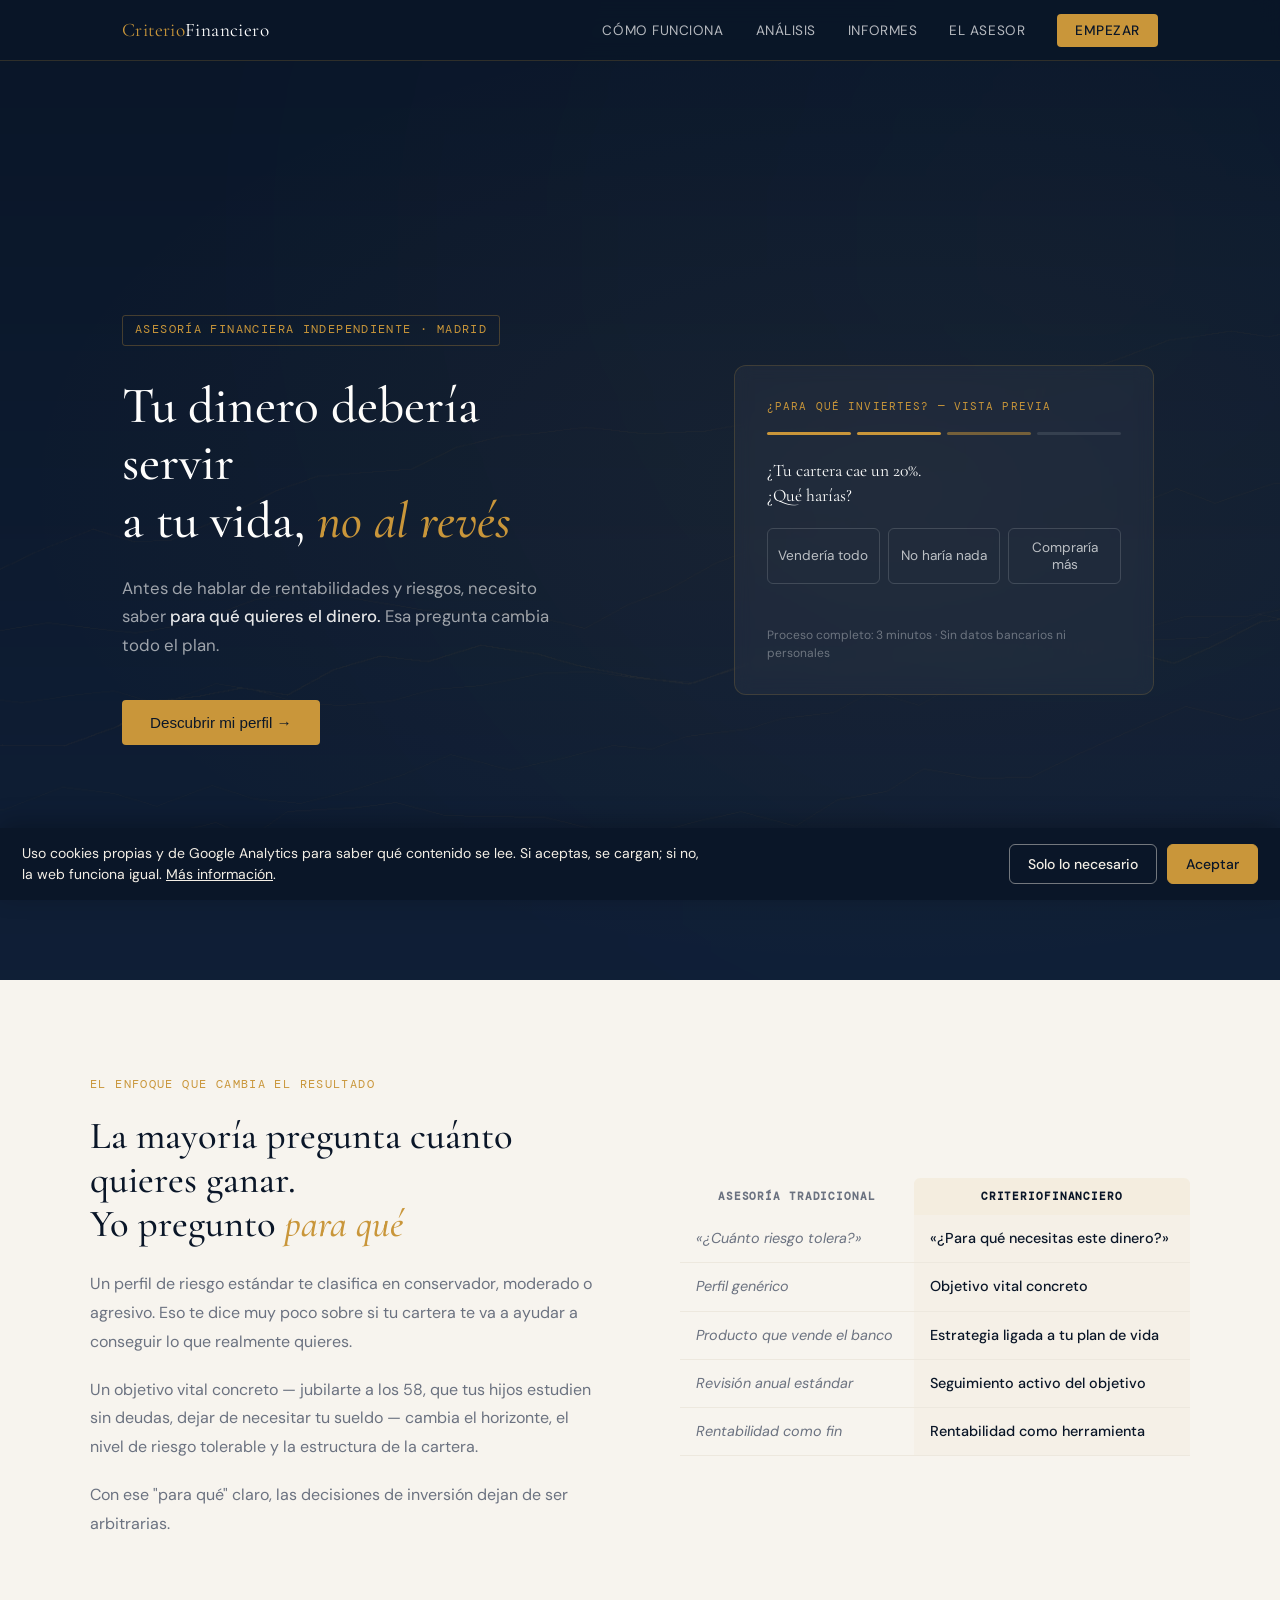
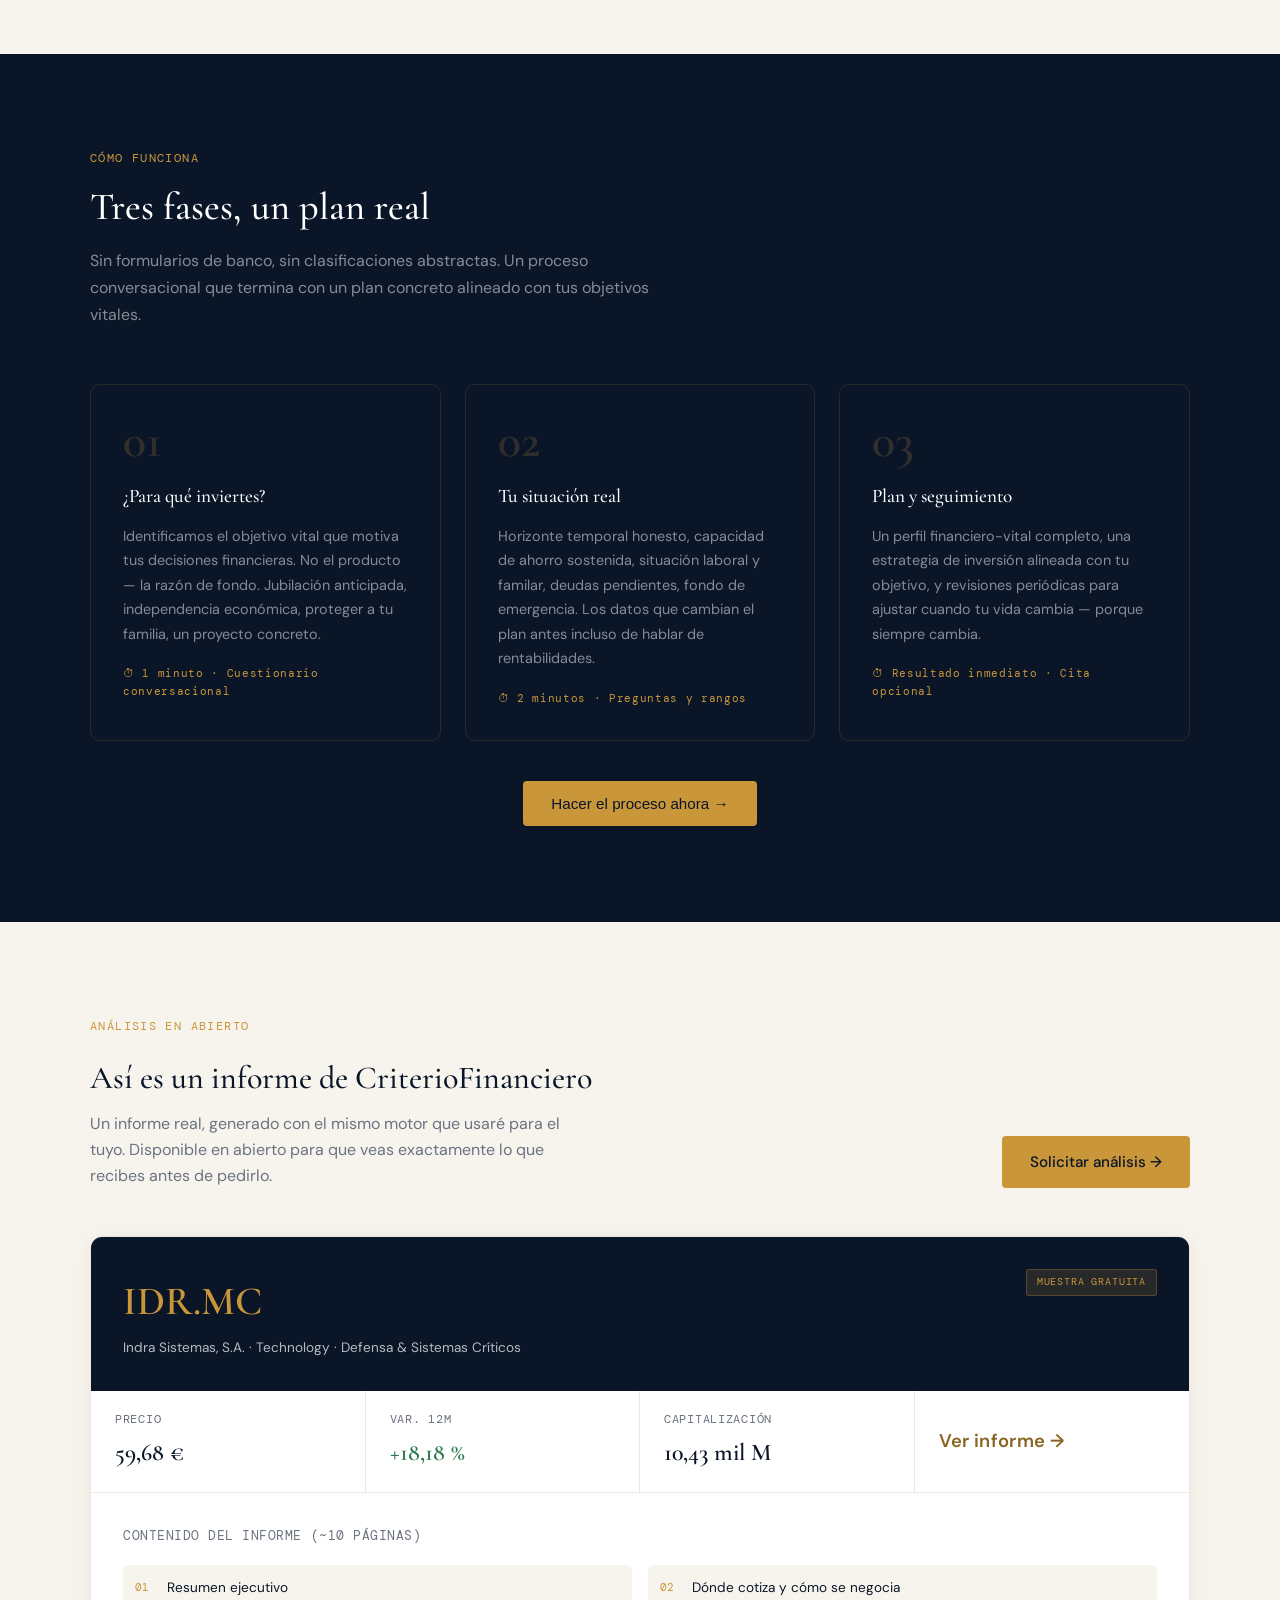
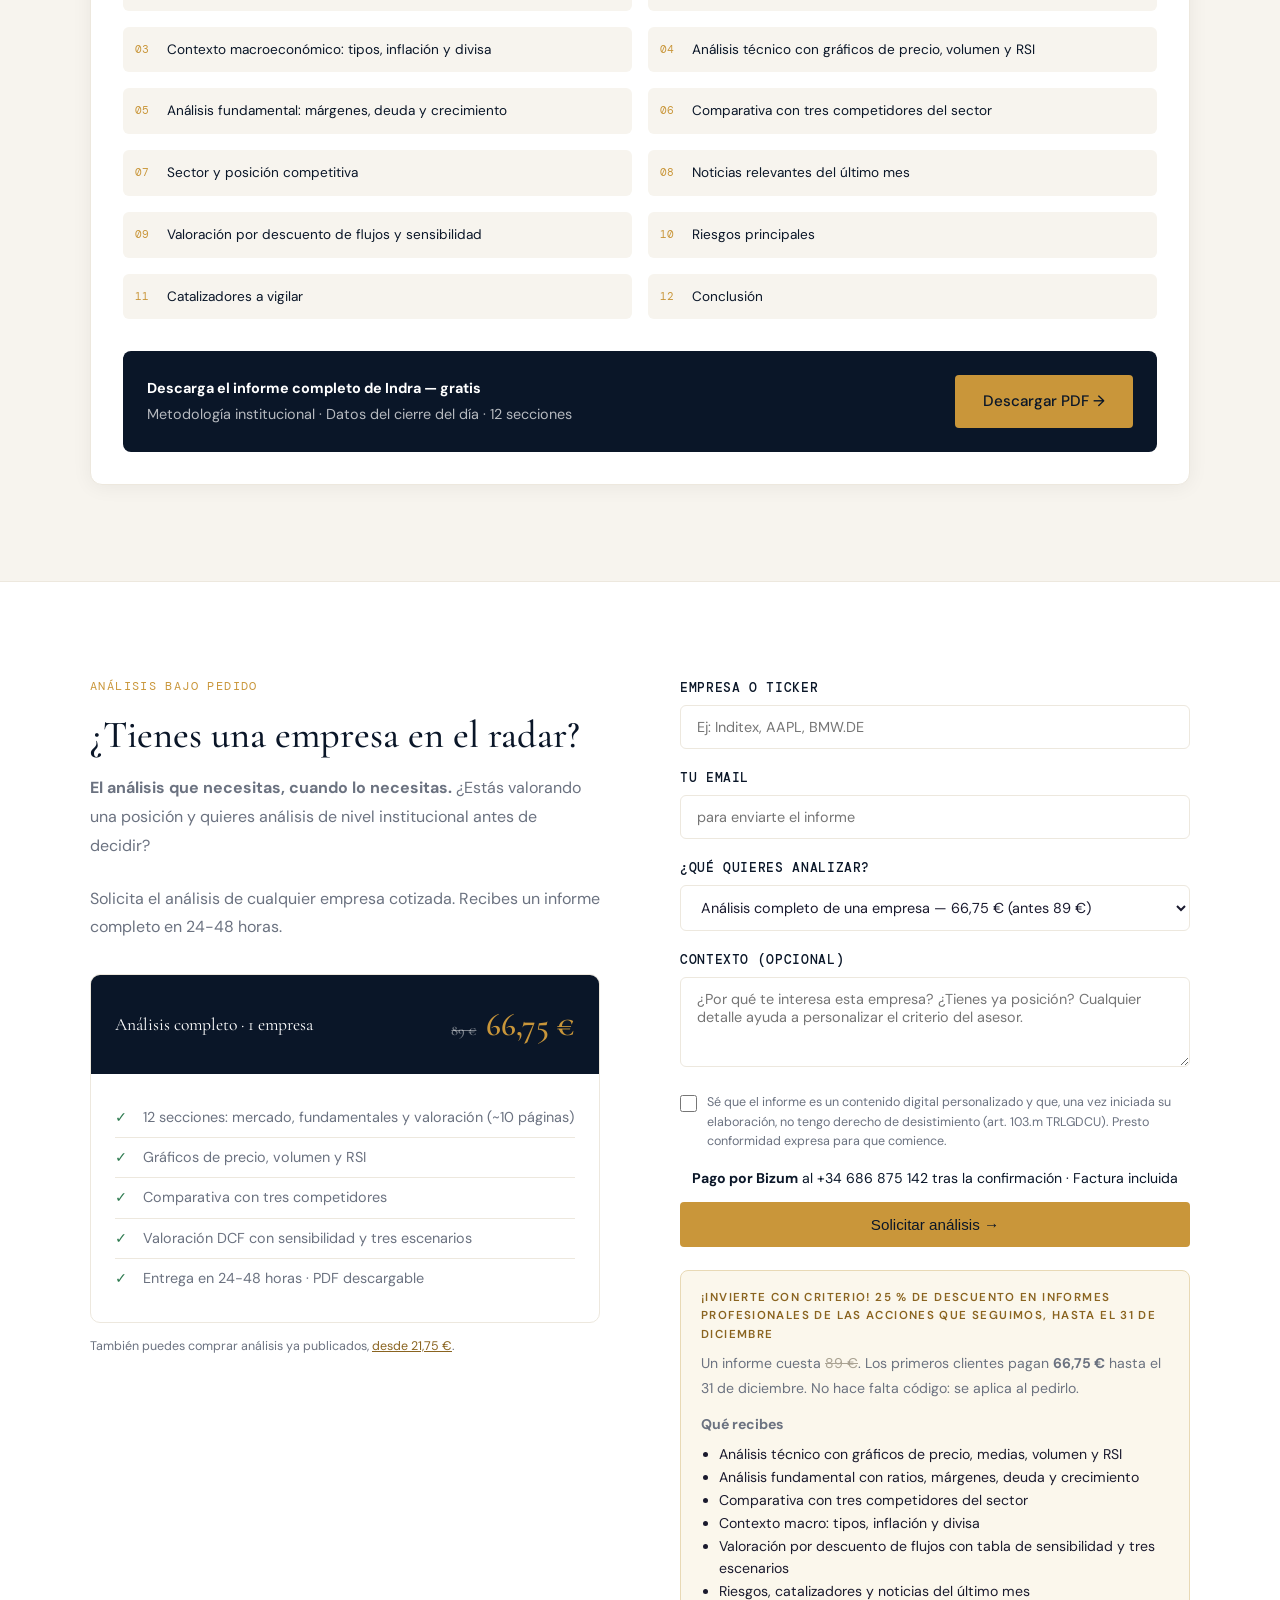
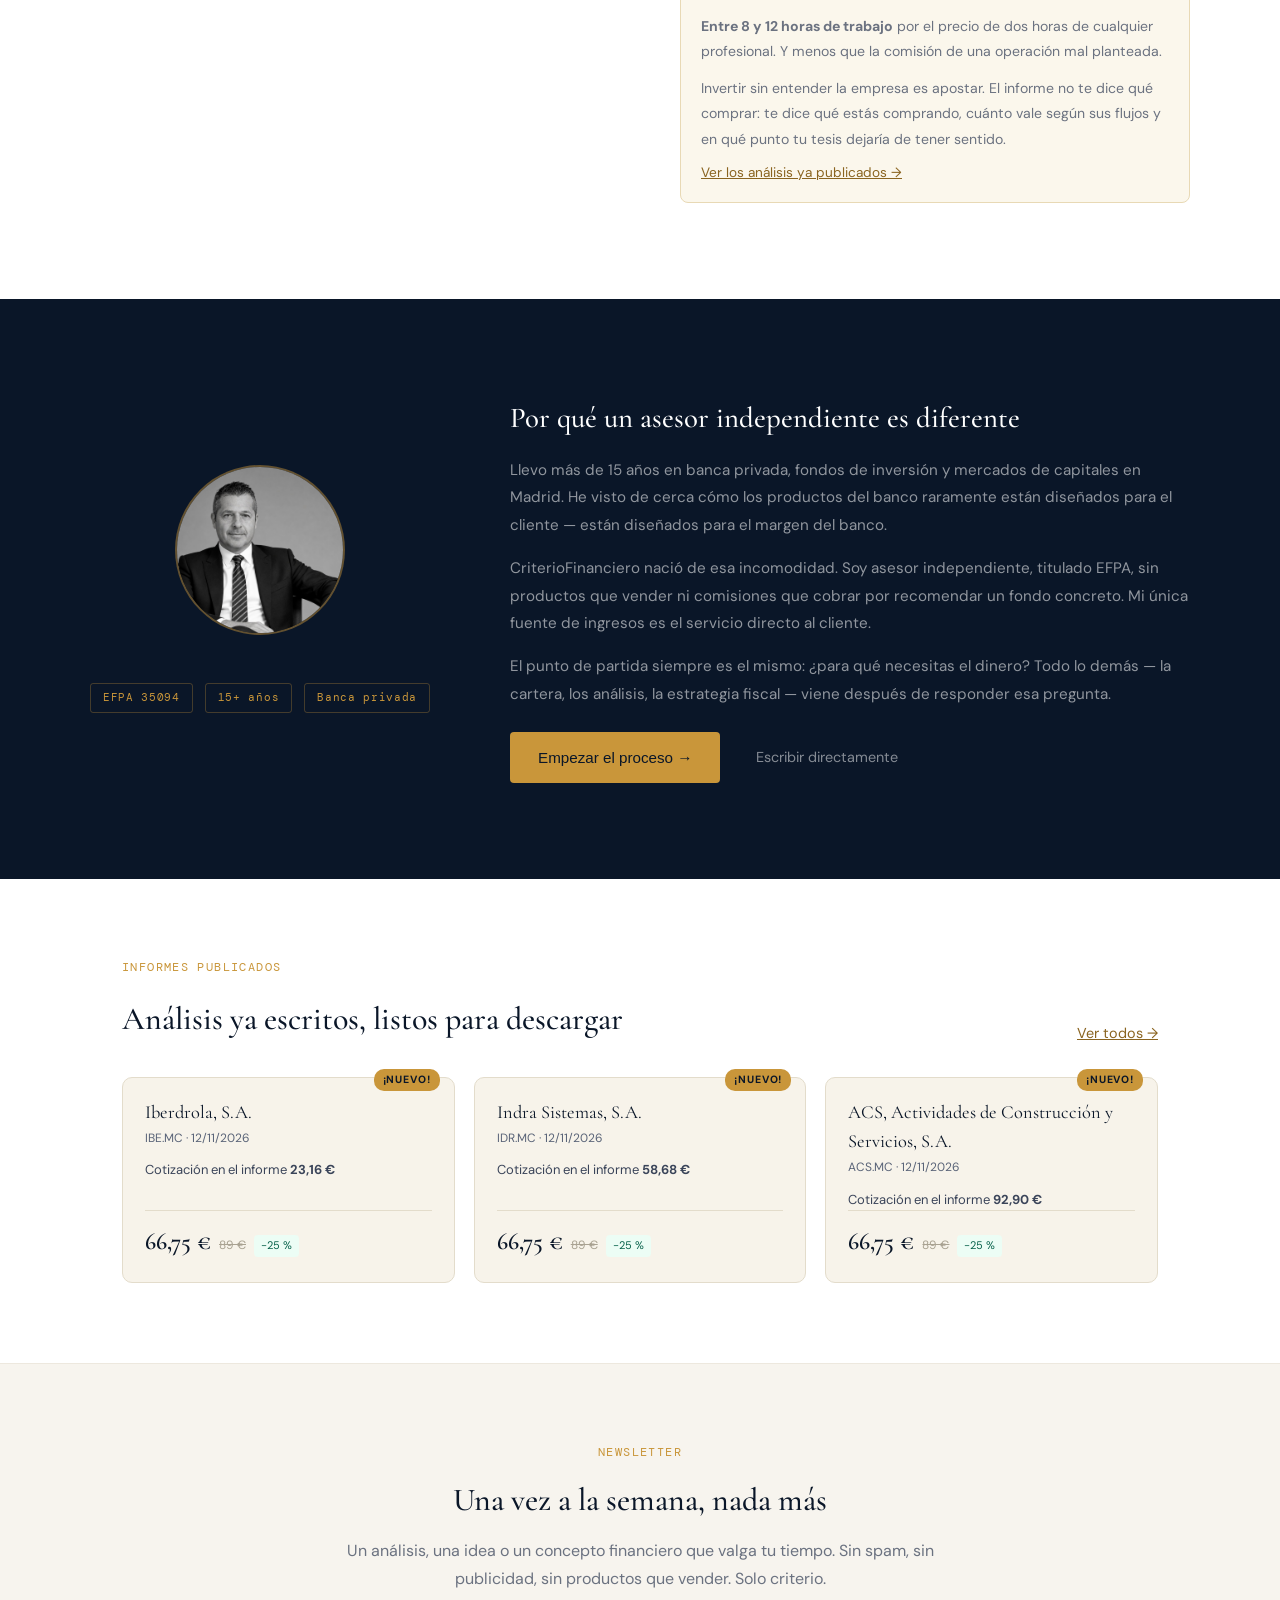
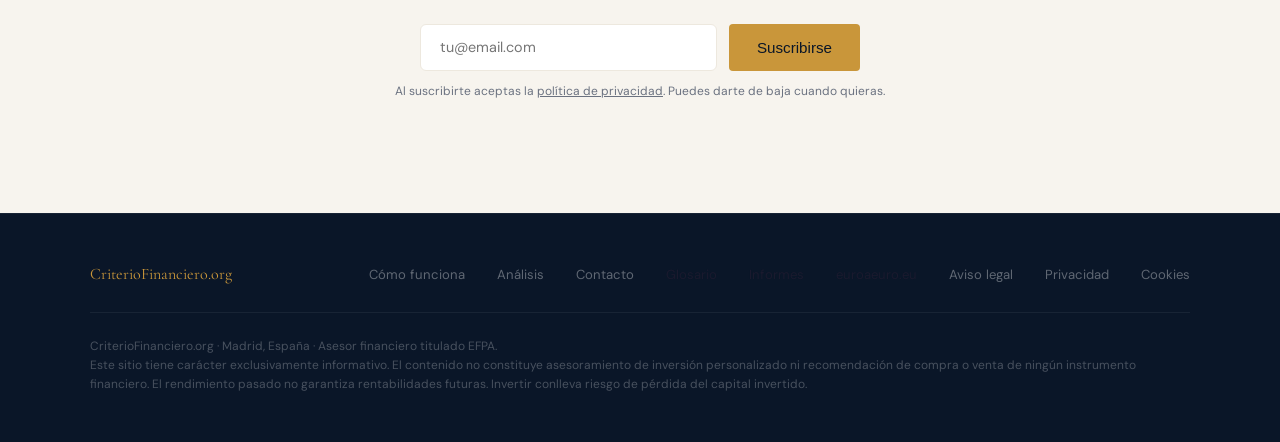
==== commit 81fdf87d: "Seccion de informes con sello de novedad, pago sobre el boton y enlace a euroaeuro" ====
--- a/index.html
+++ b/index.html
@@ -269,6 +269,7 @@
     <ul class="nav-links">
       <li><a href="#proceso">Cómo funciona</a></li>
       <li><a href="#analisis">Análisis</a></li>
+        <li><a href="#informes">Informes</a></li>
       
       <li><a href="#sobre">El asesor</a></li>
       <li><a href="#" onclick="abrirOnboarding()" class="nav-cta">Empezar</a></li>
@@ -389,7 +390,7 @@
         <div class="kpi"><div class="kpi-label">Precio</div><div class="kpi-val">59,68 €</div></div>
         <div class="kpi"><div class="kpi-label">Var. 12m</div><div class="kpi-val pos">+18,18 %</div></div>
         <div class="kpi"><div class="kpi-label">Capitalización</div><div class="kpi-val">10,43 mil M</div></div>
-        <div class="kpi" style="display:flex;flex-direction:column;justify-content:center"><div class="kpi-label">Rango estimado</div><div class="kpi-val" style="font-size:1.05rem">44,35 – 79,51 €</div><a href="/descargas/informe-muestra-indra.pdf" download style="font-size:.78rem;color:#8A6420;text-decoration:underline;margin-top:4px">Ver informe</a></div>
+        <div class="kpi" style="display:flex;flex-direction:column;justify-content:center"><a href="/descargas/informe-muestra-indra.pdf" download style="font-size:1.15rem;font-weight:600;color:#8A6420;text-decoration:none;letter-spacing:.02em">Ver informe →</a></div>
       </div>
       <div class="analisis-body">
         <p style="font-size:.82rem;color:var(--muted);margin-bottom:1.2rem;font-family:var(--mono);letter-spacing:.04em;text-transform:uppercase">Contenido del informe (~10 páginas)</p>
@@ -466,6 +467,7 @@
           elaboración, no tengo derecho de desistimiento (art. 103.m TRLGDCU). Presto conformidad
           expresa para que comience.</span>
         </label>
+      <p style="font-size:.88rem;color:var(--navy);margin:0 0 .85rem;text-align:center;line-height:1.5"><strong>Pago por Bizum</strong> al +34 686 875 142 tras la confirmación · Factura incluida</p>
       <button class="btn-primary" type="submit" style="width:100%;justify-content:center">Solicitar análisis →</button>
       </form>
 
@@ -492,7 +494,7 @@
         <a href="/repositorio/" style="display:inline-block;margin-top:10px;font-size:.85rem;color:#8A6420;
            text-decoration:underline">Ver los análisis ya publicados →</a>
       </div>
-      <p style="font-size:.75rem;color:var(--muted);margin-top:.75rem;text-align:center">Pago por Bizum al +34 686 875 142 tras la confirmación. Factura incluida.</p>
+      
     </div>
   </div>
 </section>
@@ -523,6 +525,69 @@
   </div>
 </section>
 
+
+<!-- INFORMES -->
+<section class="informes" id="informes" style="padding:5rem 0;background:var(--white)">
+  <div style="max-width:1100px;margin:0 auto;padding:0 2rem">
+    <span class="section-label">Informes publicados</span>
+    <div style="display:flex;justify-content:space-between;align-items:flex-end;gap:2rem;flex-wrap:wrap;margin-bottom:2rem">
+      <h2 style="font-family:var(--serif);font-size:clamp(1.6rem,2.5vw,2.2rem);color:var(--navy);font-weight:500;margin:0">
+        Análisis ya escritos, listos para descargar</h2>
+      <a href="/repositorio/" style="font-size:.9rem;color:#8A6420">Ver todos →</a>
+    </div>
+    <div id="lista-informes" style="display:grid;grid-template-columns:repeat(auto-fill,minmax(280px,1fr));gap:1.2rem">
+      <p style="color:var(--muted);font-size:.9rem">Cargando informes…</p>
+    </div>
+  </div>
+</section>
+
+<script>
+(function () {
+  var caja = document.getElementById('lista-informes');
+  if (!caja) return;
+
+  function euros(v) {
+    var t = Number(v).toFixed(2).replace('.', ',');
+    return t.endsWith(',00') ? t.slice(0, -3) : t;
+  }
+
+  fetch('/repositorio/datos.json')
+    .then(function (r) { return r.json(); })
+    .then(function (lista) {
+      if (!lista.length) {
+        caja.innerHTML = '<p style="color:var(--muted);font-size:.9rem">El primer informe estará aquí en cuanto se publique.</p>';
+        return;
+      }
+      caja.innerHTML = lista.slice(0, 6).map(function (i) {
+        var fecha = i.fecha.split('-').reverse().join('/');
+        var nuevo = i.dias <= 7
+          ? '<span style="position:absolute;top:-9px;right:14px;background:#C9963A;color:#0A1628;'
+            + 'font-size:10.5px;font-weight:700;letter-spacing:.08em;padding:3px 9px;border-radius:10px;'
+            + 'text-transform:uppercase">¡Nuevo!</span>'
+          : '';
+        return '<a href="/checkout/?ref=' + encodeURIComponent(i.slug) + '" style="position:relative;display:flex;flex-direction:column;height:100%;'
+          + 'background:#F7F3EA;border:1px solid #E3DCCB;border-radius:10px;padding:20px 22px;'
+          + 'text-decoration:none;color:inherit">' + nuevo
+          + '<div style="font-family:var(--serif);font-size:1.15rem;color:#0A1628;margin-bottom:2px">'
+          + i.nombre + '</div>'
+          + '<div style="font-size:12px;color:#5A6478;margin-bottom:12px">' + i.ticker + ' · ' + fecha + '</div>'
+          + '<div style="font-size:13px;color:#3A4459">Cotización en el informe <strong>'
+          + (i.precio_accion || 'n/d') + ' €</strong></div>'
+          + '<div style="display:flex;align-items:baseline;gap:8px;margin-top:auto;padding-top:12px;'
+          + 'border-top:1px solid #E3DCCB">'
+          + '<span style="font-family:var(--serif);font-size:1.5rem;font-weight:600;color:#0A1628">'
+          + euros(i.precio_informe) + ' €</span>'
+          + '<span style="font-size:12px;color:#A9A292;text-decoration:line-through">89 €</span>'
+          + '<span style="font-size:11px;background:#ECFDF5;color:#06614A;padding:2px 7px;border-radius:4px">−25 %</span>'
+          + '</div></a>';
+      }).join('');
+    })
+    .catch(function () {
+      caja.innerHTML = '<p style="color:var(--muted);font-size:.9rem">No se han podido cargar los informes. '
+        + '<a href="/repositorio/" style="color:#8A6420">Verlos en el catálogo</a>.</p>';
+    });
+})();
+</script>
 <!-- NEWSLETTER -->
 <section class="newsletter">
   <div class="newsletter-inner">
@@ -606,6 +671,7 @@
       
       <a href="mailto:sebastian.prat@gmail.com">Contacto</a><a href="/glosario/" style="color:inherit;text-decoration:none">Glosario</a>
       <a href="/repositorio/" style="color:inherit;text-decoration:none">Informes</a>
+      <a href="https://euroaeuro.eu" rel="noopener" style="color:inherit;text-decoration:none">euroaeuro.eu</a>
       <a href="/aviso-legal/">Aviso legal</a><a href="/privacidad/">Privacidad</a><a href="/cookies/">Cookies</a>
     </div>
   </div>
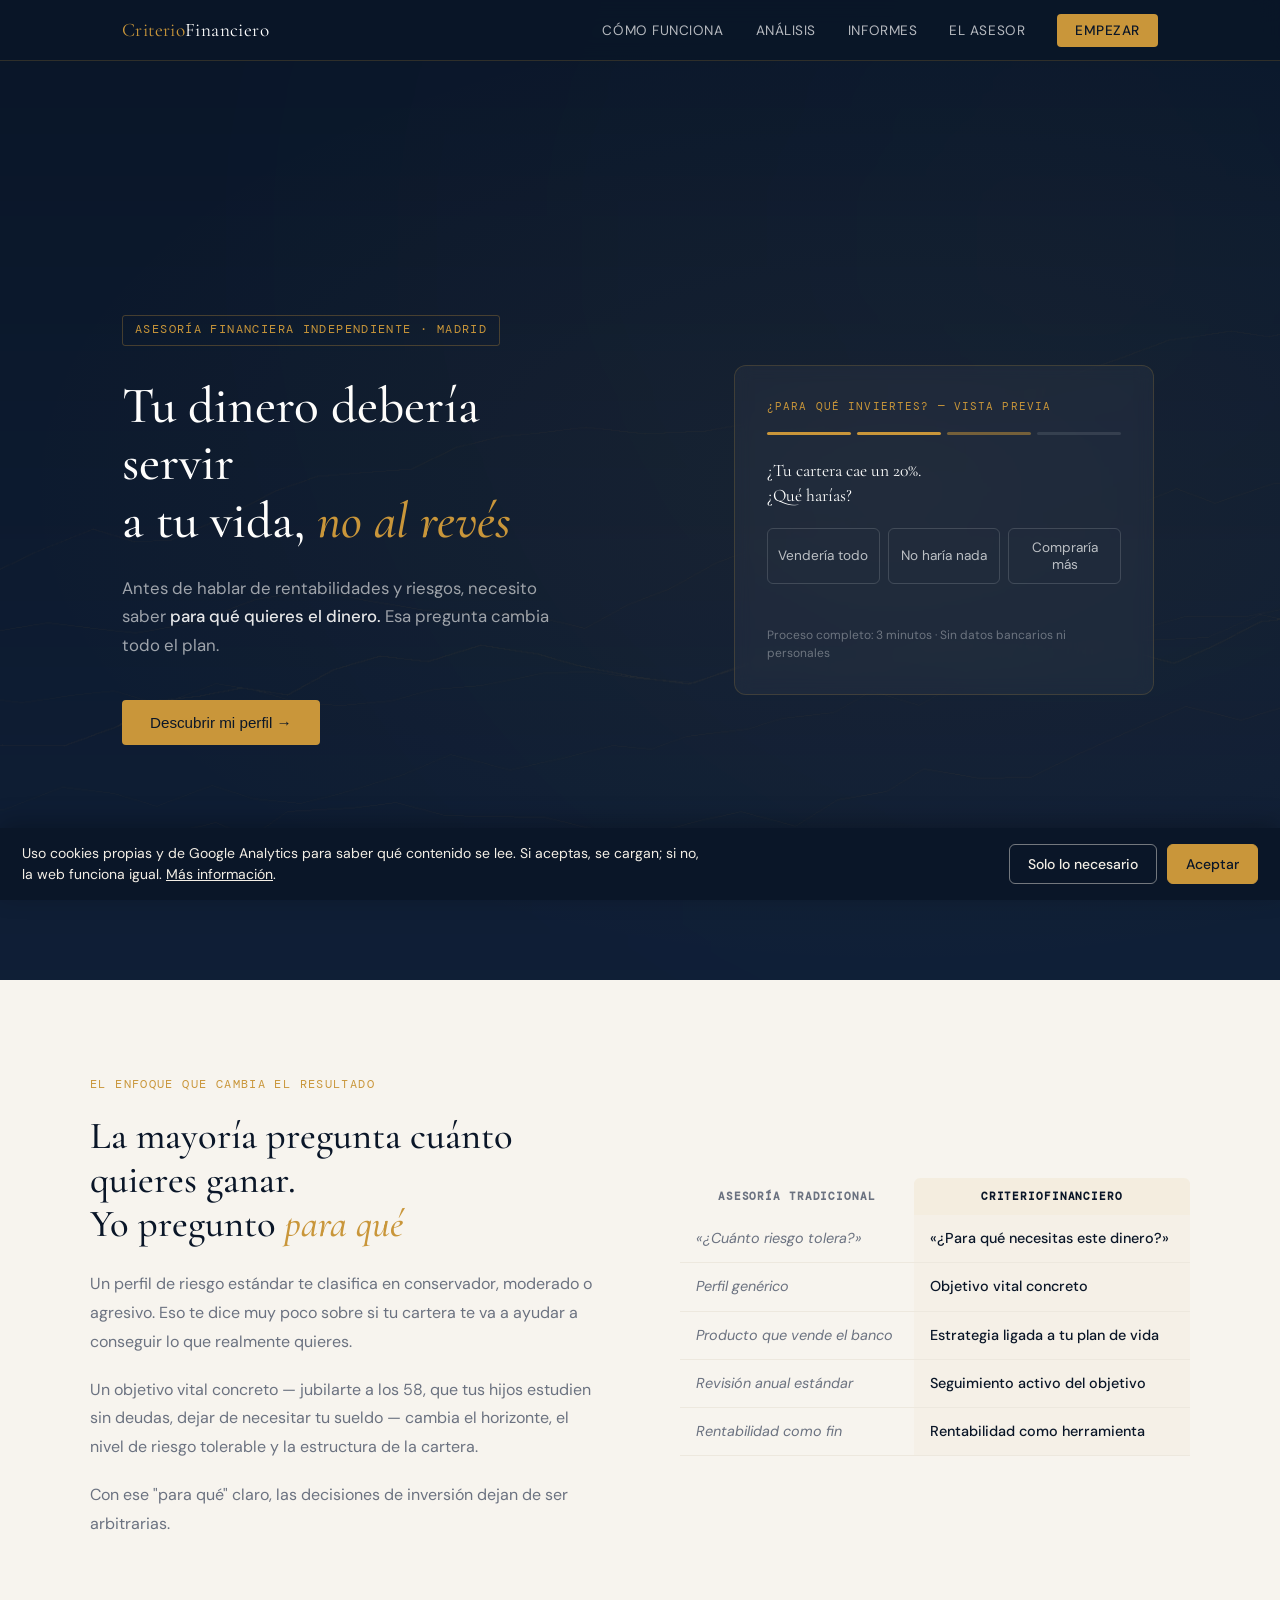
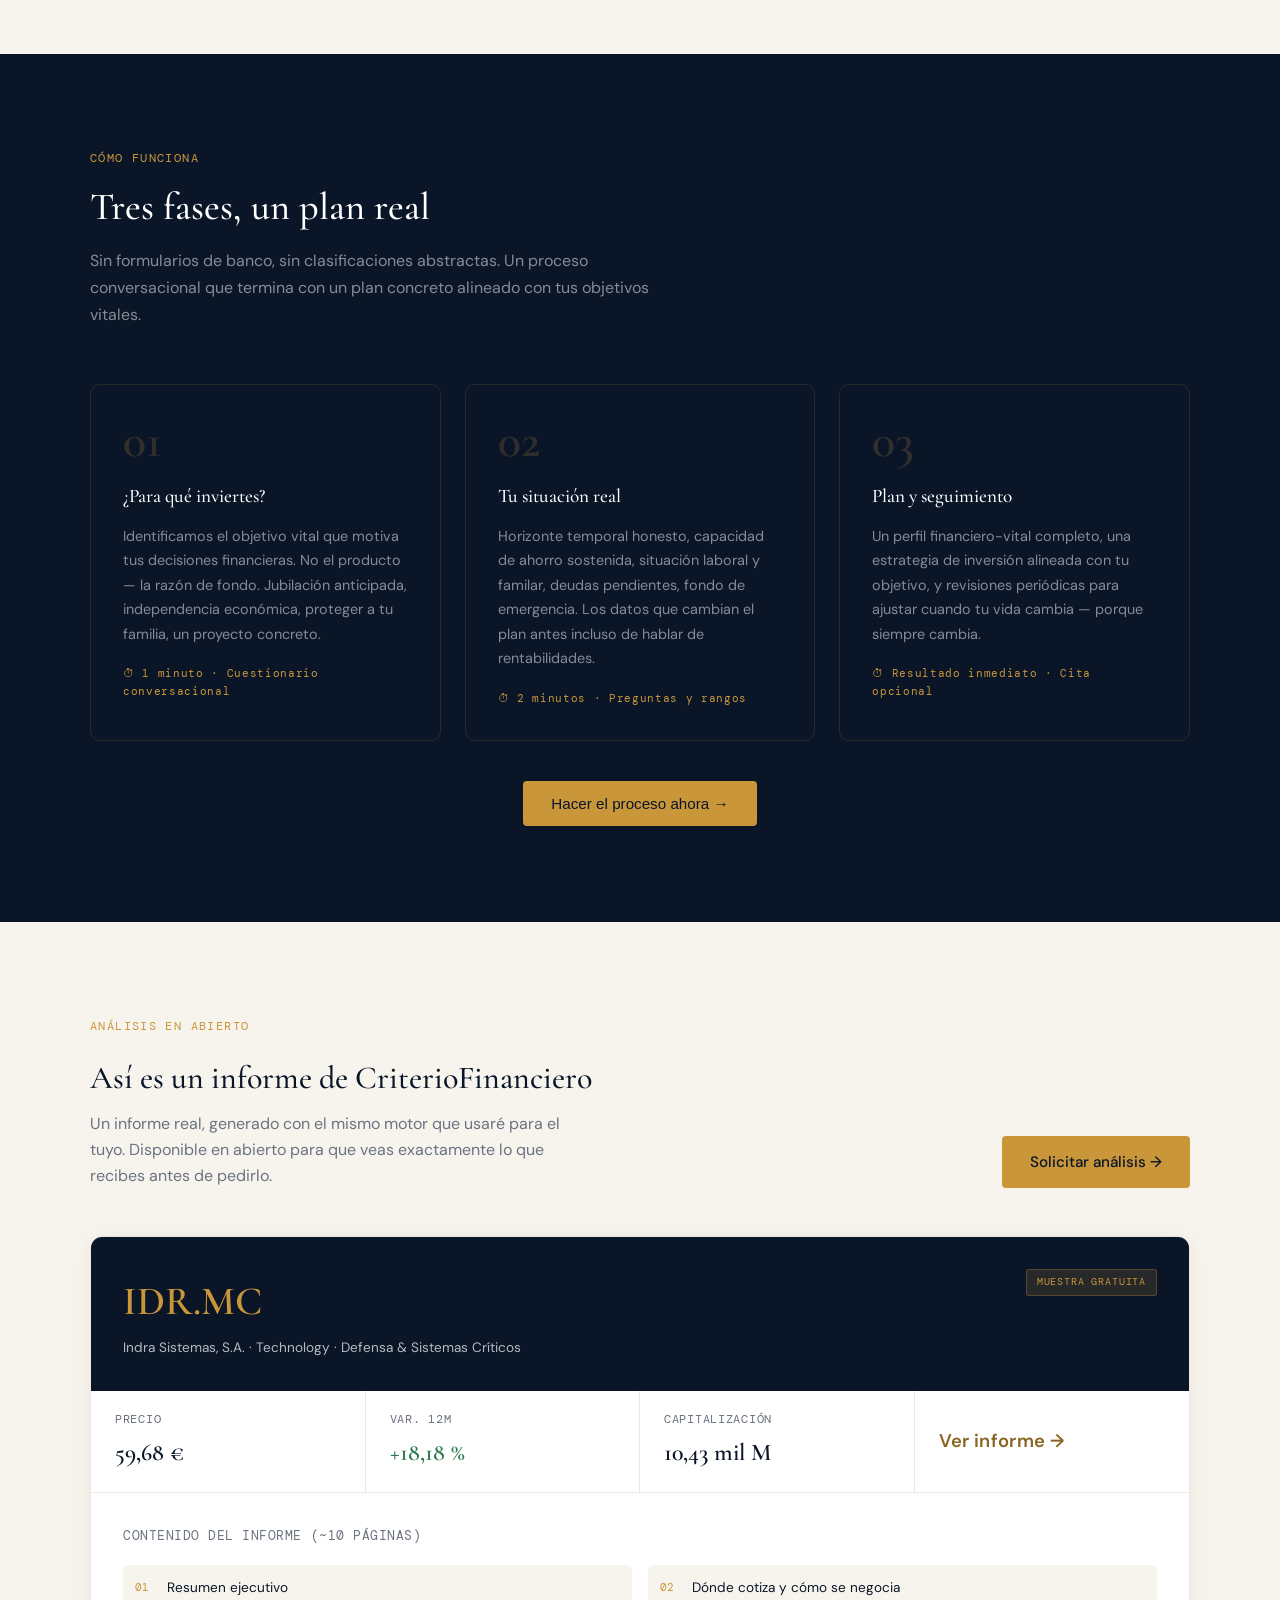
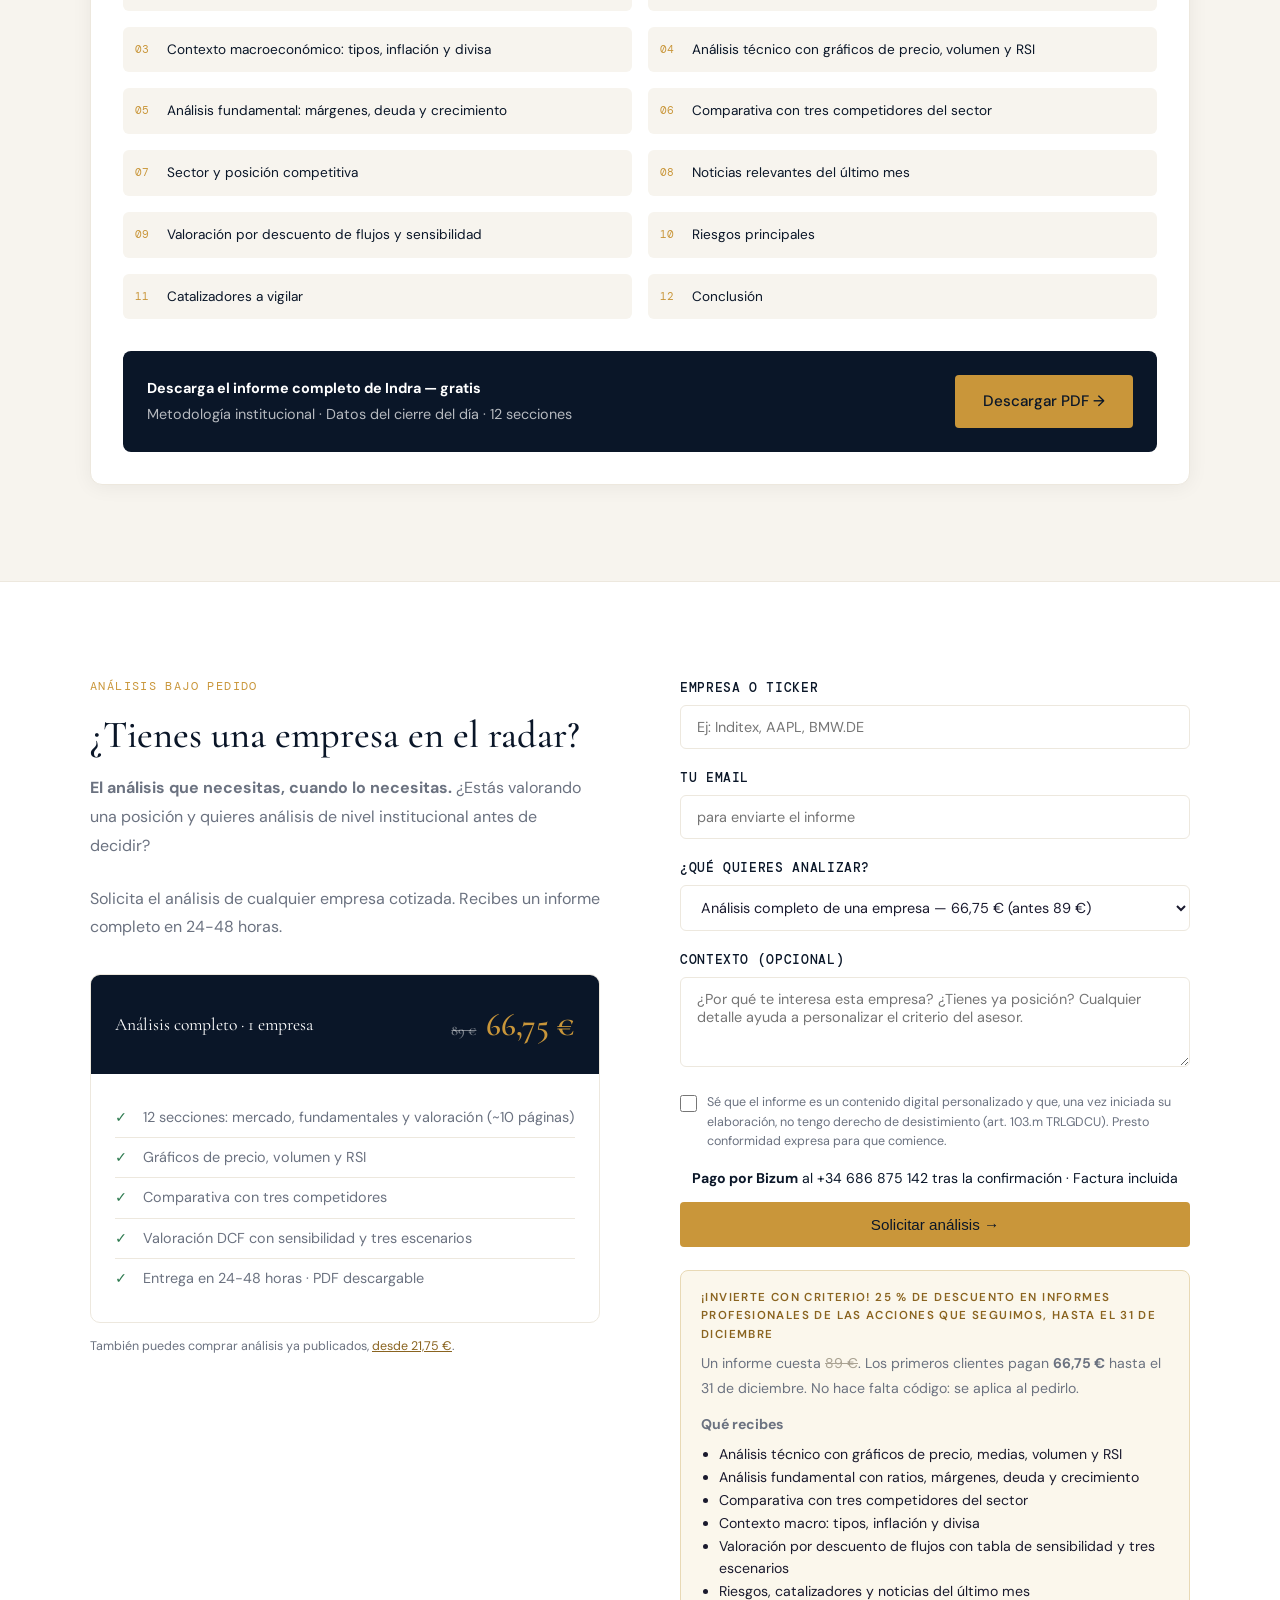
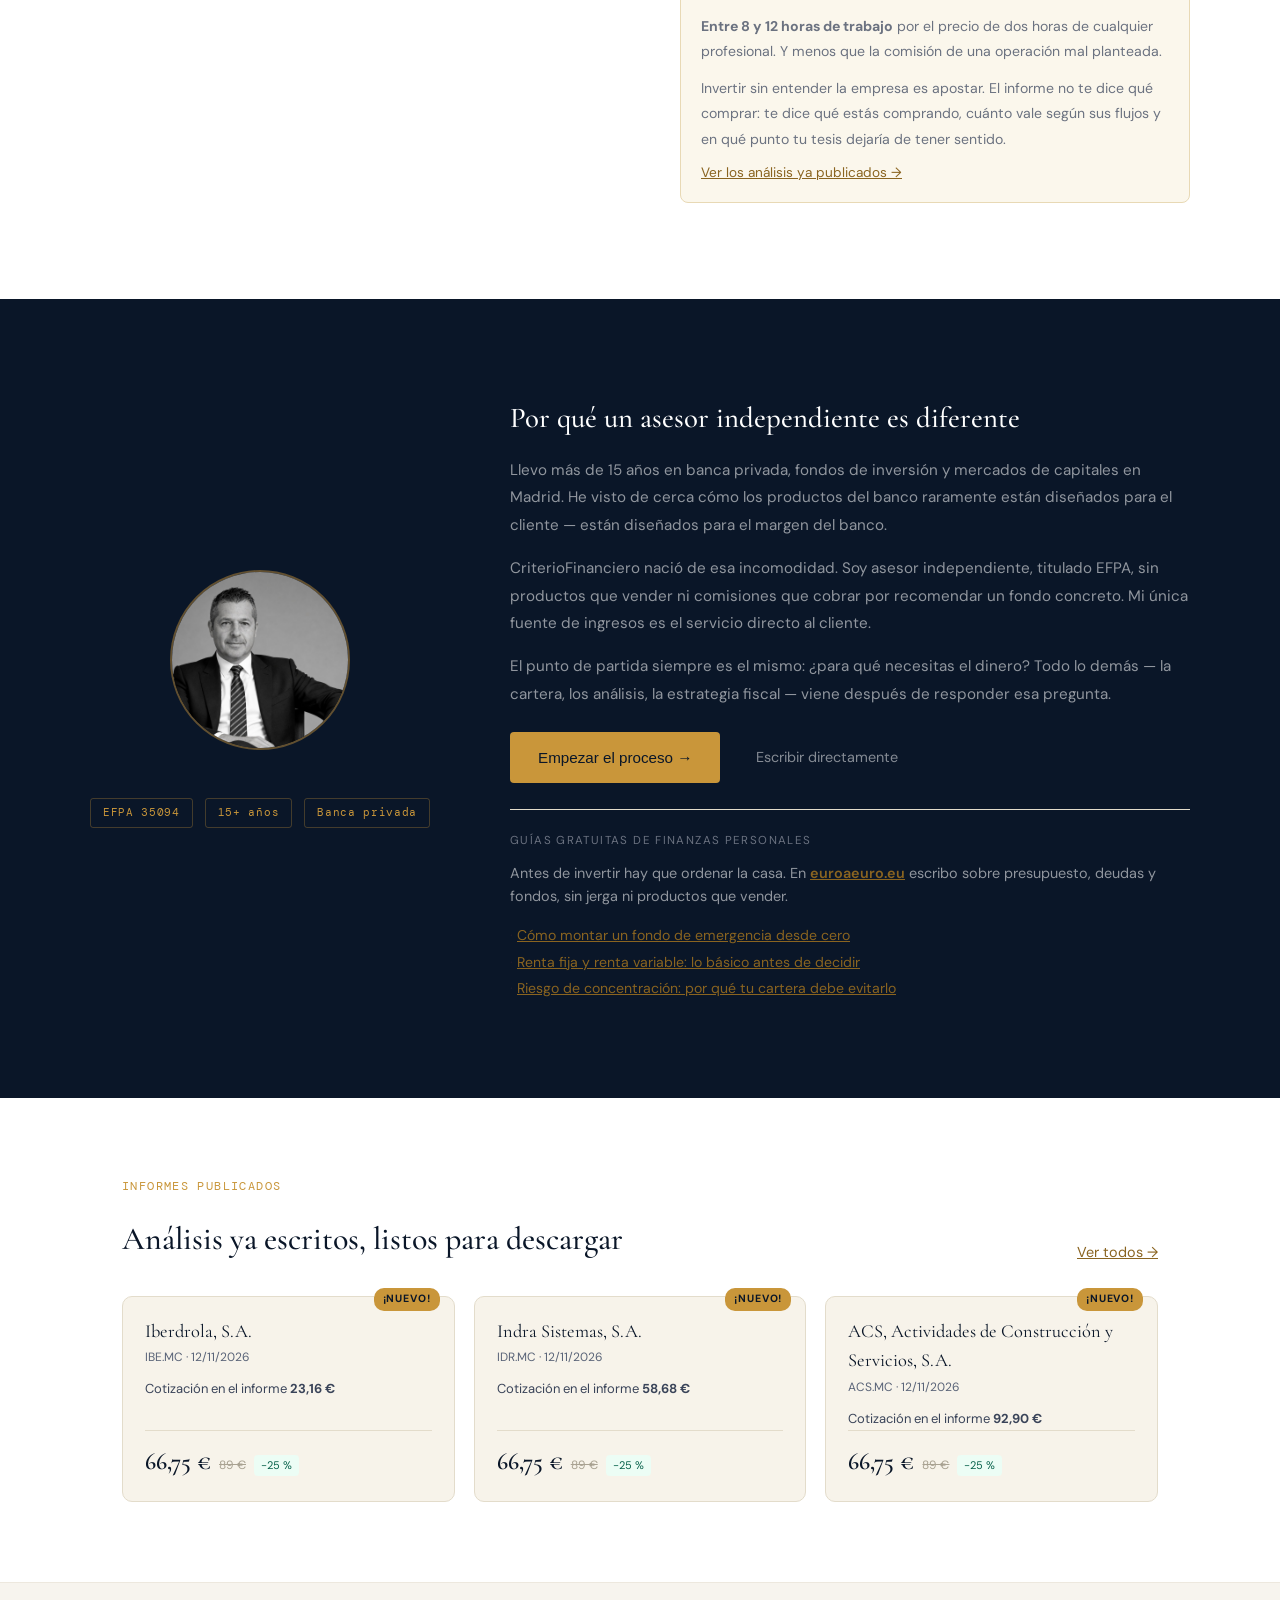
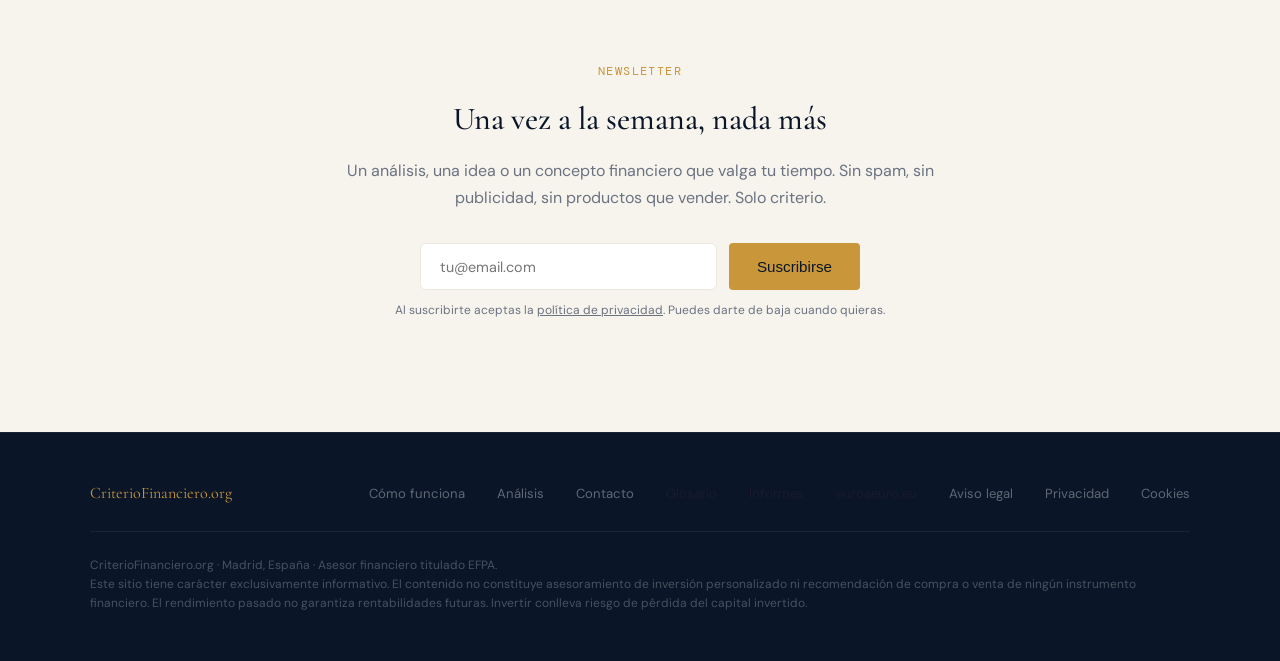
==== commit c76f930d: "Bloque de guias de euroaeuro en la seccion del asesor" ====
--- a/index.html
+++ b/index.html
@@ -505,7 +505,7 @@
 <section class="sobre" id="sobre">
   <div class="sobre-inner">
     <div style="display:flex;flex-direction:column;align-items:center;gap:1.5rem">
-      <img class="sobre-avatar" src="/assets/img/asesor.jpg" alt="Sebastián Prat, asesor financiero titulado EFPA" style="width:170px;height:170px;border-radius:50%;object-fit:cover;object-position:50% 22%;border:2px solid rgba(201,150,58,.4);display:block">
+      <div class="sobre-avatar" style="width:180px;height:180px;padding:0;overflow:hidden;border:2px solid rgba(201,150,58,.45);background:none"><img src="/assets/img/asesor.jpg" alt="Sebastián Prat, asesor financiero titulado EFPA" style="width:100%;height:100%;object-fit:cover;object-position:50% 18%;display:block"></div>
       <div class="credenciales">
         <span class="cred">EFPA 35094</span>
         <span class="cred">15+ años</span>
@@ -521,7 +521,23 @@
         <button class="btn-primary" onclick="abrirOnboarding()">Empezar el proceso →</button>
         <a href="mailto:sebastian.prat@gmail.com" class="btn-ghost" style="color:rgba(255,255,255,0.5)">Escribir directamente</a>
       </div>
-    </div>
+    
+      <div style="margin-top:1.6rem;padding-top:1.4rem;border-top:1px solid #E3DCCB">
+        <div style="font-size:.72rem;letter-spacing:.12em;text-transform:uppercase;color:var(--muted);
+             margin-bottom:.7rem">Guías gratuitas de finanzas personales</div>
+        <p style="font-size:.9rem;line-height:1.65;margin:0 0 .8rem">
+          Antes de invertir hay que ordenar la casa. En
+          <a href="https://euroaeuro.eu?utm_source=criteriofinanciero&amp;utm_medium=web&amp;utm_campaign=asesor"
+             style="color:#8A6420;font-weight:600">euroaeuro.eu</a>
+          escribo sobre presupuesto, deudas y fondos, sin jerga ni productos que vender.
+        </p>
+        <ul style="list-style:none;padding:0;margin:0;font-size:.88rem;line-height:1.9">
+          <li>· <a href="https://euroaeuro.eu/guias/como-montar-un-fondo-de-emergencia-desde-cero/?utm_source=criteriofinanciero&amp;utm_medium=web&amp;utm_campaign=asesor" style="color:#8A6420">Cómo montar un fondo de emergencia desde cero</a></li>
+          <li>· <a href="https://euroaeuro.eu/guias/renta-fija-vs-renta-variable-conceptos-basicos-para-invertir-con-cabeza/?utm_source=criteriofinanciero&amp;utm_medium=web&amp;utm_campaign=asesor" style="color:#8A6420">Renta fija y renta variable: lo básico antes de decidir</a></li>
+          <li>· <a href="https://euroaeuro.eu/guias/que-es-el-riesgo-de-concentracion-en-una-cartera-de-inversion-y-como-evitarlo/?utm_source=criteriofinanciero&amp;utm_medium=web&amp;utm_campaign=asesor" style="color:#8A6420">Riesgo de concentración: por qué tu cartera debe evitarlo</a></li>
+        </ul>
+      </div>
+</div>
   </div>
 </section>
 
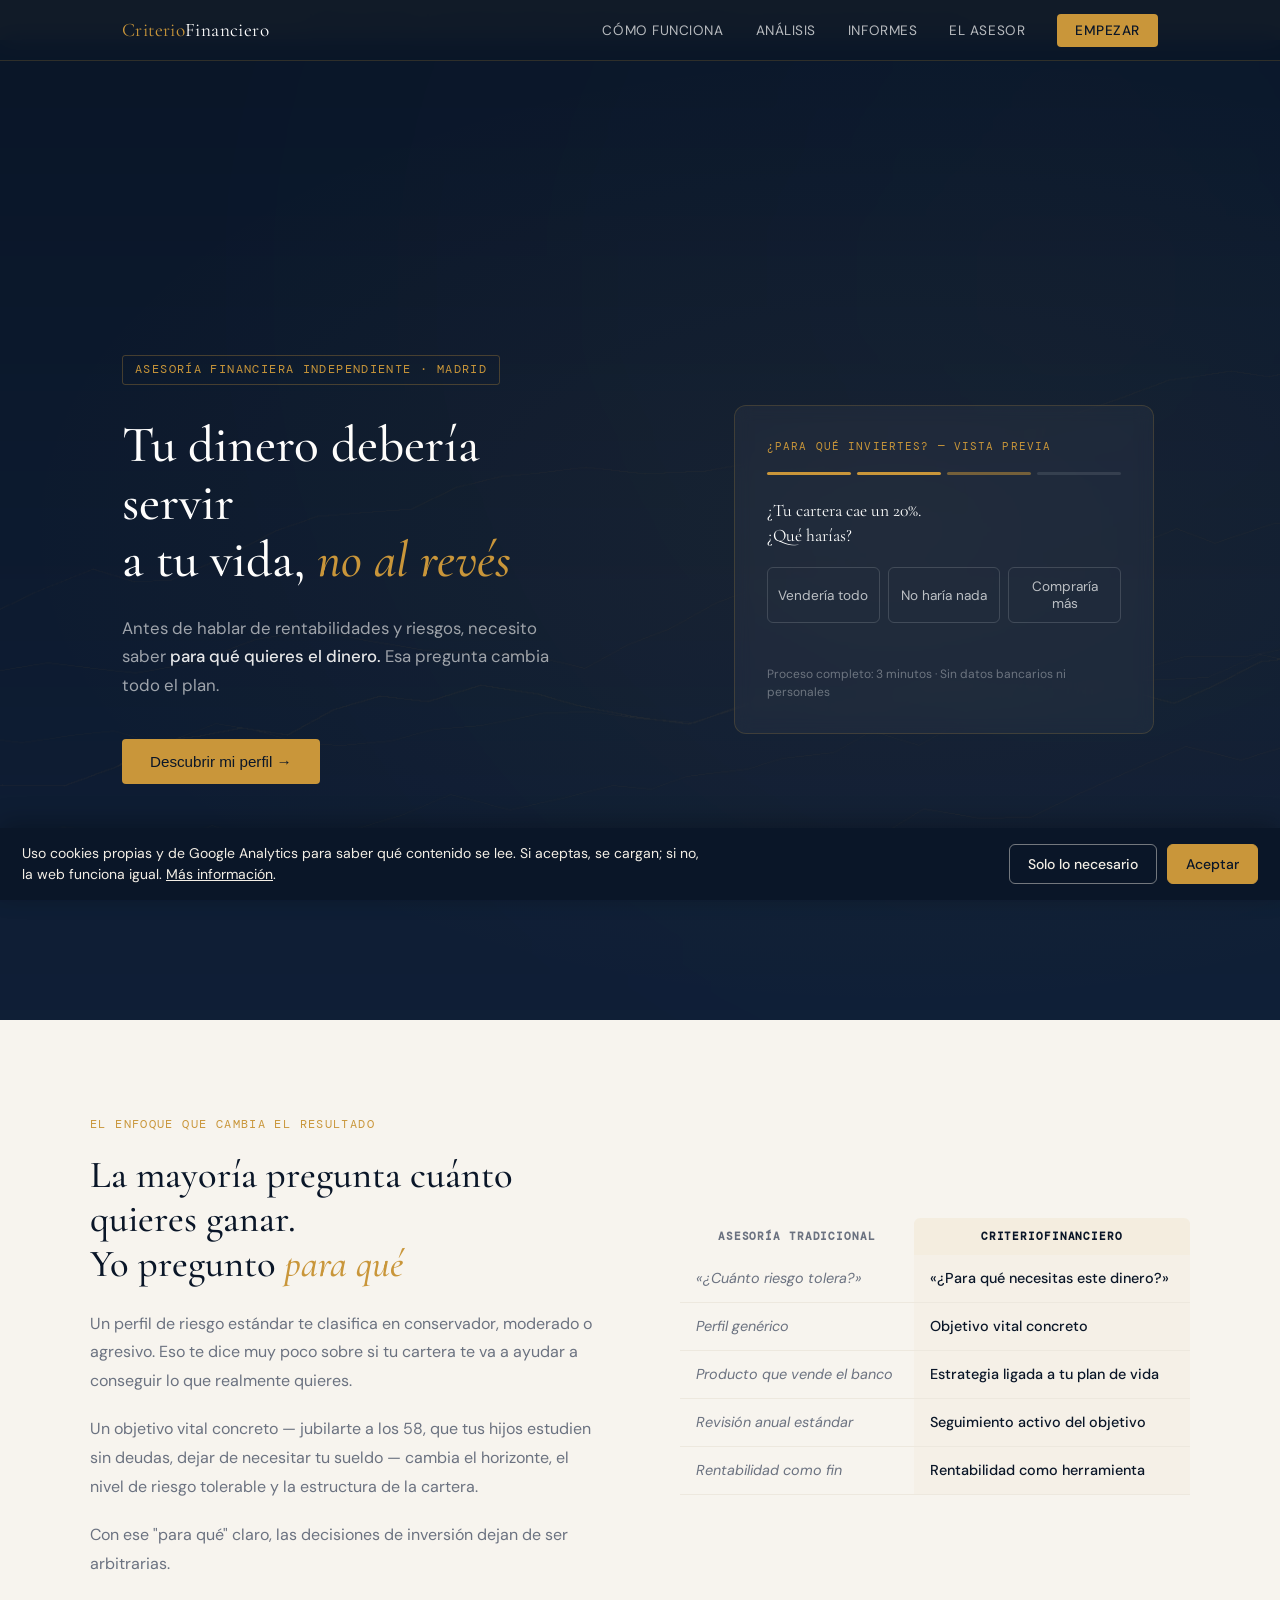
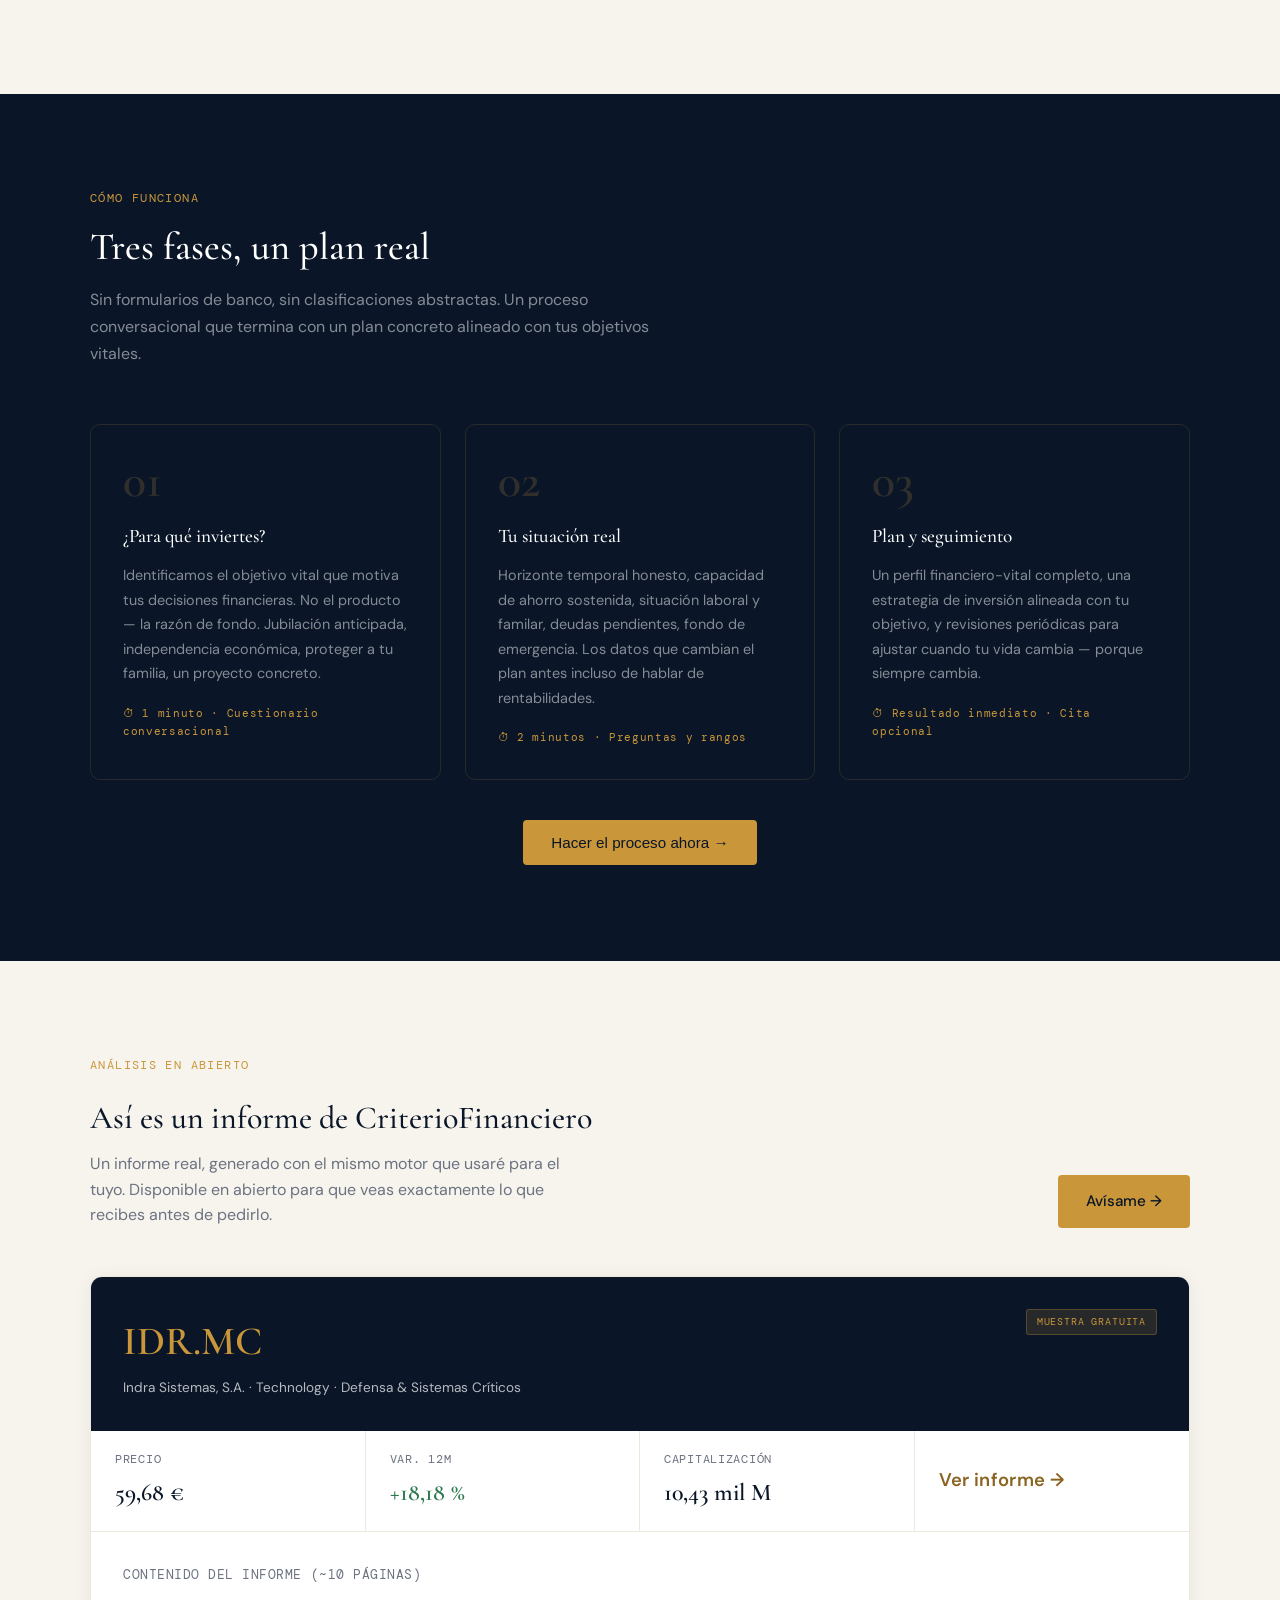
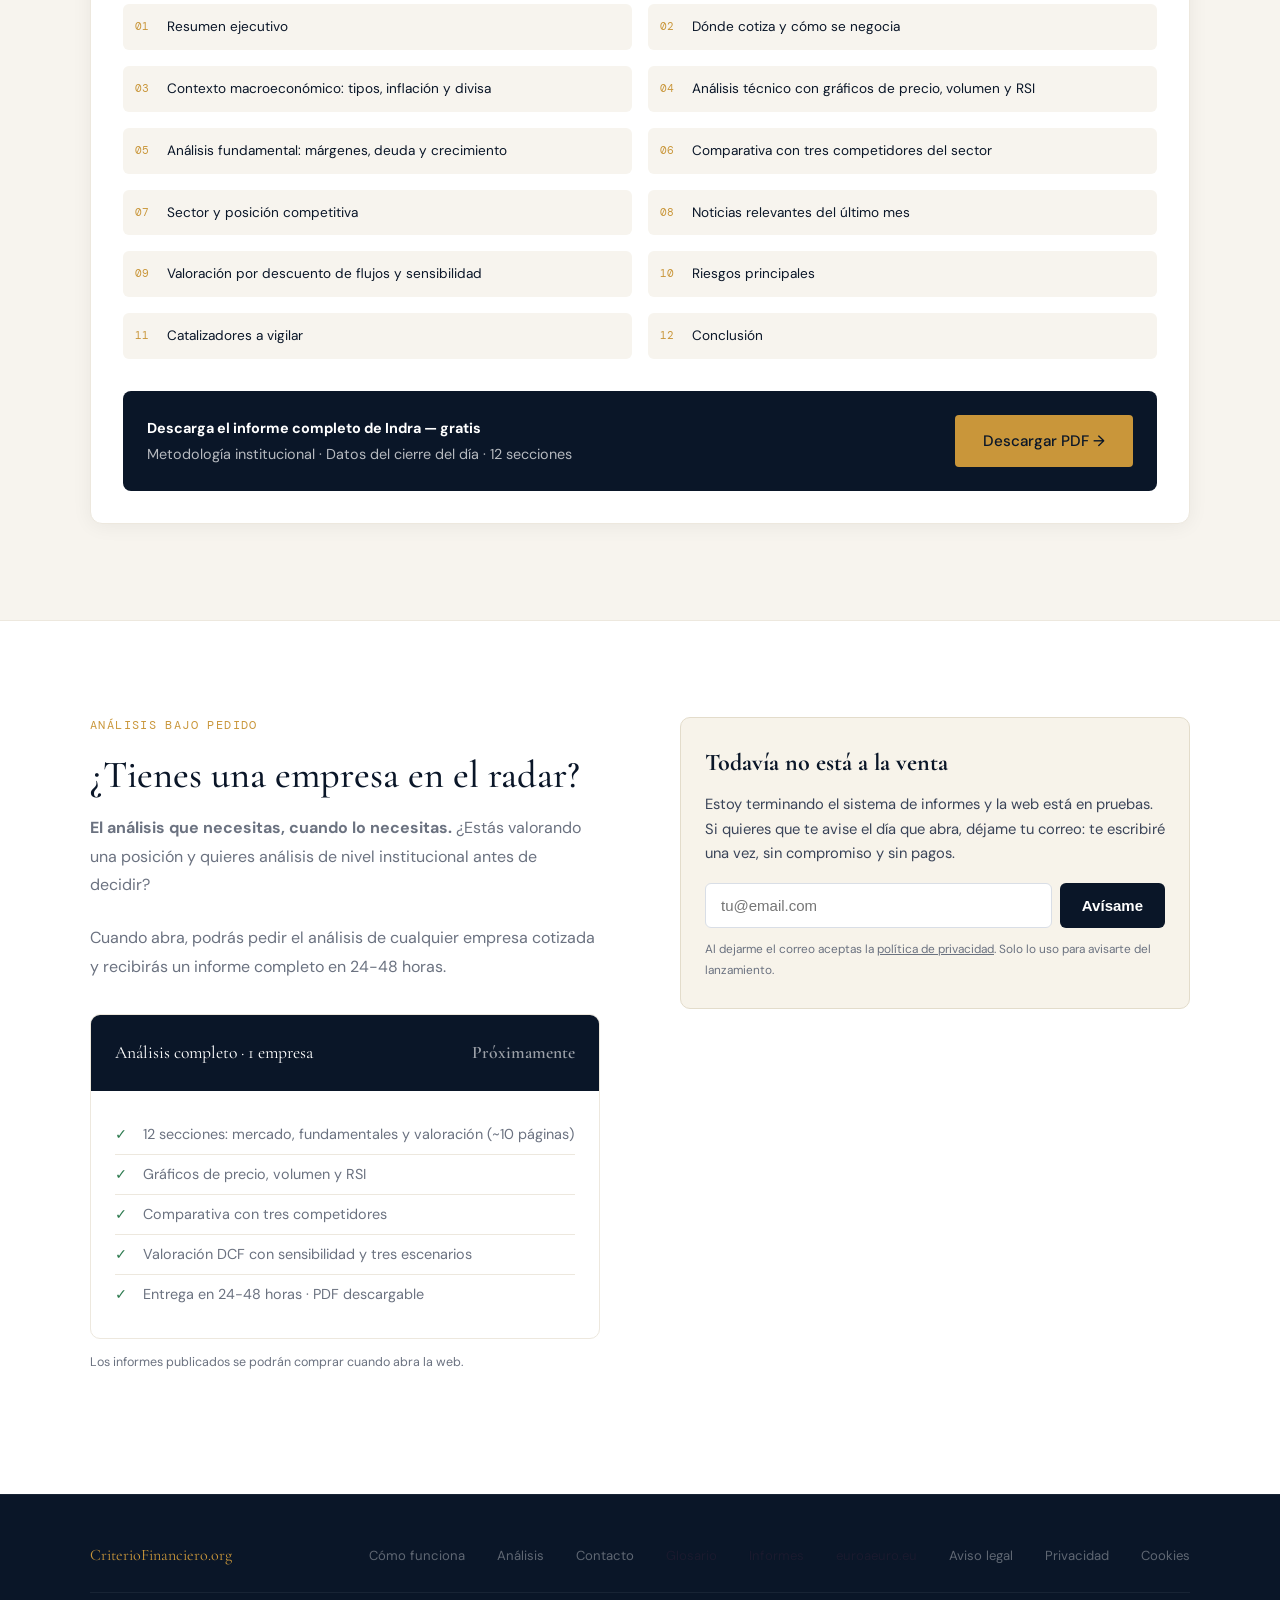
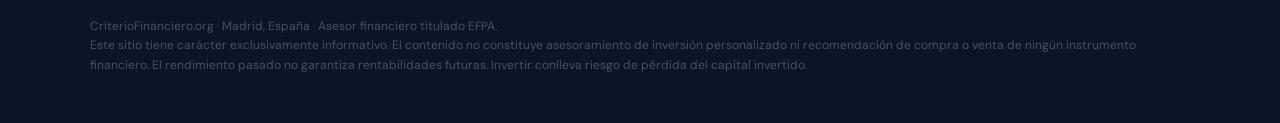
==== commit 39edb8ce: "Modo pruebas: sin venta, aviso y lista de espera" ====
--- a/index.html
+++ b/index.html
@@ -262,6 +262,11 @@
 </style>
 </head>
 <body>
+<div style="background:#C9963A;color:#0A1628;text-align:center;padding:9px 16px;font-size:13.5px;
+     font-weight:500;letter-spacing:.01em">
+  Web en pruebas · Los informes todavía no están a la venta. Déjame tu correo y te aviso el día que abra.
+</div>
+
 
 <nav>
   <div class="nav-inner">
@@ -375,7 +380,7 @@
         <h2 style="font-family:var(--serif);font-size:clamp(1.6rem,2.5vw,2.2rem);color:var(--navy);font-weight:500;margin-bottom:.5rem">Así es un informe de CriterioFinanciero</h2>
         <p style="color:var(--muted);max-width:500px">Un informe real, generado con el mismo motor que usaré para el tuyo. Disponible en abierto para que veas exactamente lo que recibes antes de pedirlo.</p>
       </div>
-      <a href="#pedido" class="btn-primary" style="white-space:nowrap">Solicitar análisis →</a>
+      <a href="#pedido" class="btn-primary" style="white-space:nowrap">Avísame →</a>
     </div>
 
     <div class="analisis-card">
@@ -427,12 +432,12 @@
       <span class="section-label" style="color:var(--gold);display:block;margin-bottom:1rem">Análisis bajo pedido</span>
       <h2>¿Tienes una empresa en el radar?</h2>
       <p><strong>El análisis que necesitas, cuando lo necesitas.</strong> ¿Estás valorando una posición y quieres análisis de nivel institucional antes de decidir?</p>
-      <p>Solicita el análisis de cualquier empresa cotizada. Recibes un informe completo en 24-48 horas.</p>
+      <p>Cuando abra, podrás pedir el análisis de cualquier empresa cotizada y recibirás un informe completo en 24-48 horas.</p>
       <div style="margin-top:2rem">
         <div class="precio-card">
           <div class="precio-header">
             <div class="precio-nombre">Análisis completo · 1 empresa</div>
-            <div class="precio-val" style="display:flex;align-items:baseline;gap:.6rem;justify-content:flex-end"><span style="font-size:.9rem;color:rgba(255,255,255,.45);text-decoration:line-through">89 €</span><span>66,75 €</span></div>
+            <div class="precio-val" style="font-size:1.1rem;color:rgba(255,255,255,.6)">Próximamente</div>
           </div>
           <div class="precio-body">
             <div class="precio-item">12 secciones: mercado, fundamentales y valoración (~10 páginas)</div>
@@ -442,188 +447,69 @@
             <div class="precio-item">Entrega en 24-48 horas · PDF descargable</div>
           </div>
         </div>
-        <p style="font-size:.78rem;color:var(--muted);margin-top:.75rem">También puedes comprar análisis ya publicados, <a href="/repositorio/" style="color:#8A6420">desde 21,75 €</a>.</p>
+        <p style="font-size:.78rem;color:var(--muted);margin-top:.75rem">Los informes publicados se podrán comprar cuando abra la web.</p>
       </div>
     </div>
     <div>
-<form name="pedido-analisis" method="POST" action="/gracias/" data-netlify="true"
-            netlify-honeypot="bot-field" style="display:block">
-      <input type="hidden" name="form-name" value="pedido-analisis">
-      <input type="hidden" name="origen" value="web-criteriofinanciero">
-      <p hidden><label>No rellenar <input name="bot-field"></label></p>
-      <div class="form-group"><label>Empresa o ticker</label><input type="text" name="empresa" placeholder="Ej: Inditex, AAPL, BMW.DE" required></div>
-      <div class="form-group"><label>Tu email</label><input type="email" name="email" placeholder="para enviarte el informe" required></div>
-      <div class="form-group"><label>¿Qué quieres analizar?</label>
-        <select name="producto">
-          <option>Análisis completo de una empresa — 66,75 € (antes 89 €)</option>
-        </select>
-      </div>
-      <div class="form-group"><label>Contexto (opcional)</label><textarea name="contexto" placeholder="¿Por qué te interesa esta empresa? ¿Tienes ya posición? Cualquier detalle ayuda a personalizar el criterio del asesor."></textarea></div>
-      <label style="display:flex;gap:10px;align-items:flex-start;font-size:12.5px;
-             line-height:1.55;color:var(--muted);margin:.2rem 0 1rem">
-          <input type="checkbox" name="desistimiento" value="aceptado" required
-                 style="width:17px;height:17px;margin:2px 0 0;flex:0 0 auto">
-          <span>Sé que el informe es un contenido digital personalizado y que, una vez iniciada su
-          elaboración, no tengo derecho de desistimiento (art. 103.m TRLGDCU). Presto conformidad
-          expresa para que comience.</span>
-        </label>
-      <p style="font-size:.88rem;color:var(--navy);margin:0 0 .85rem;text-align:center;line-height:1.5"><strong>Pago por Bizum</strong> al +34 686 875 142 tras la confirmación · Factura incluida</p>
-      <button class="btn-primary" type="submit" style="width:100%;justify-content:center">Solicitar análisis →</button>
-      </form>
-
-      <div style="background:#FBF7EC;border:1px solid #E8D9B5;border-radius:8px;padding:18px 20px;
-           margin-top:1.4rem;font-size:.88rem;line-height:1.62">
-        <div style="font-size:.72rem;letter-spacing:.12em;text-transform:uppercase;color:#8A6420;
-             font-weight:600;margin-bottom:6px">¡Invierte con criterio! 25 % de descuento en informes profesionales de las acciones que seguimos, hasta el 31 de diciembre</div>
-        <p style="margin:0 0 .7rem">Un informe cuesta <s style="color:#A9A292">89 €</s>.
-        Los primeros clientes pagan <strong>66,75 €</strong> hasta el 31 de diciembre. No hace falta código: se aplica al pedirlo.</p>
-        <p style="margin:0 0 .35rem"><strong>Qué recibes</strong></p>
-        <ul style="margin:0 0 .7rem;padding-left:18px">
-          <li>Análisis técnico con gráficos de precio, medias, volumen y RSI</li>
-          <li>Análisis fundamental con ratios, márgenes, deuda y crecimiento</li>
-          <li>Comparativa con tres competidores del sector</li>
-          <li>Contexto macro: tipos, inflación y divisa</li>
-          <li>Valoración por descuento de flujos con tabla de sensibilidad y tres escenarios</li>
-          <li>Riesgos, catalizadores y noticias del último mes</li>
-        </ul>
-        <p style="margin:0 0 .7rem"><strong>Entre 8 y 12 horas de trabajo</strong> por el precio de dos horas
-        de cualquier profesional. Y menos que la comisión de una operación mal planteada.</p>
-        <p style="margin:0">Invertir sin entender la empresa es apostar. El informe no te dice qué comprar:
-        te dice qué estás comprando, cuánto vale según sus flujos y en qué punto tu tesis dejaría de tener
-        sentido.</p>
-        <a href="/repositorio/" style="display:inline-block;margin-top:10px;font-size:.85rem;color:#8A6420;
-           text-decoration:underline">Ver los análisis ya publicados →</a>
-      </div>
+<div style="background:#F7F3EA;border:1px solid #E3DCCB;border-radius:10px;padding:26px 24px">
+        <h3 style="font-family:var(--serif);font-size:1.5rem;color:var(--navy);margin:0 0 .6rem">
+          Todavía no está a la venta</h3>
+        <p style="font-size:.92rem;line-height:1.65;color:#3A4459;margin:0 0 1.1rem">
+          Estoy terminando el sistema de informes y la web está en pruebas. Si quieres que te avise
+          el día que abra, déjame tu correo: te escribiré una vez, sin compromiso y sin pagos.
+        </p>
+        <form id="espera-form" style="display:flex;gap:.5rem;flex-wrap:wrap">
+          <input id="espera-email" type="email" required placeholder="tu@email.com"
+                 style="flex:1;min-width:200px;padding:13px 15px;border:1px solid #D9DEE6;
+                 border-radius:6px;font-size:15px">
+          <button type="submit" style="background:var(--navy);color:#fff;border:none;border-radius:6px;
+                  padding:13px 22px;font-size:15px;font-weight:600;cursor:pointer">Avísame</button>
+        </form>
+        <p id="espera-estado" style="font-size:.85rem;margin:.7rem 0 0"></p>
+        <p style="font-size:.74rem;color:var(--muted);margin:.4rem 0 0">
+          Al dejarme el correo aceptas la <a href="/privacidad/" style="color:inherit">política de
+          privacidad</a>. Solo lo uso para avisarte del lanzamiento.
+        </p>
+      </div>
+      <script>
+      (function () {
+        var f = document.getElementById('espera-form');
+        if (!f) return;
+        f.addEventListener('submit', function (ev) {
+          ev.preventDefault();
+          var email = document.getElementById('espera-email');
+          var estado = document.getElementById('espera-estado');
+          var boton = f.querySelector('button');
+          if (!email.value.trim()) return;
+          boton.disabled = true; boton.textContent = 'Enviando…';
+          var datos = new URLSearchParams();
+          datos.set('fields[email]', email.value.trim());
+          datos.set('ml-submit', '1');
+          datos.set('anticsrf', 'true');
+          fetch('https://assets.mailerlite.com/jsonp/2784740/forms/203841029310252380/subscribe', { method: 'POST', body: datos, mode: 'cors',
+                            headers: { 'Accept': 'application/json' } })
+            .then(function (r) { return r.json(); })
+            .then(function (j) {
+              if (j && j.success) {
+                f.style.display = 'none';
+                estado.innerHTML = '<strong>Apuntado.</strong> Te aviso el día que abra.';
+                estado.style.color = '#06614A';
+              } else {
+                boton.disabled = false; boton.textContent = 'Avísame';
+                estado.textContent = 'No hemos podido completar el registro. Revisa el correo.';
+                estado.style.color = '#B23A3A';
+              }
+            })
+            .catch(function () {
+              boton.disabled = false; boton.textContent = 'Avísame';
+              estado.textContent = 'No hemos podido conectar. Inténtalo de nuevo.';
+              estado.style.color = '#B23A3A';
+            });
+        });
+      })();
+      </script>
+
       
-    </div>
-  </div>
-</section>
-
-
-
-<!-- SOBRE MÍ -->
-<section class="sobre" id="sobre">
-  <div class="sobre-inner">
-    <div style="display:flex;flex-direction:column;align-items:center;gap:1.5rem">
-      <div class="sobre-avatar" style="width:180px;height:180px;padding:0;overflow:hidden;border:2px solid rgba(201,150,58,.45);background:none"><img src="/assets/img/asesor.jpg" alt="Sebastián Prat, asesor financiero titulado EFPA" style="width:100%;height:100%;object-fit:cover;object-position:50% 18%;display:block"></div>
-      <div class="credenciales">
-        <span class="cred">EFPA 35094</span>
-        <span class="cred">15+ años</span>
-        <span class="cred">Banca privada</span>
-      </div>
-    </div>
-    <div>
-      <h2>Por qué un asesor independiente es diferente</h2>
-      <p>Llevo más de 15 años en banca privada, fondos de inversión y mercados de capitales en Madrid. He visto de cerca cómo los productos del banco raramente están diseñados para el cliente — están diseñados para el margen del banco.</p>
-      <p>CriterioFinanciero nació de esa incomodidad. Soy asesor independiente, titulado EFPA, sin productos que vender ni comisiones que cobrar por recomendar un fondo concreto. Mi única fuente de ingresos es el servicio directo al cliente.</p>
-      <p>El punto de partida siempre es el mismo: ¿para qué necesitas el dinero? Todo lo demás — la cartera, los análisis, la estrategia fiscal — viene después de responder esa pregunta.</p>
-      <div style="margin-top:1.5rem;display:flex;gap:1rem;flex-wrap:wrap">
-        <button class="btn-primary" onclick="abrirOnboarding()">Empezar el proceso →</button>
-        <a href="mailto:sebastian.prat@gmail.com" class="btn-ghost" style="color:rgba(255,255,255,0.5)">Escribir directamente</a>
-      </div>
-    
-      <div style="margin-top:1.6rem;padding-top:1.4rem;border-top:1px solid #E3DCCB">
-        <div style="font-size:.72rem;letter-spacing:.12em;text-transform:uppercase;color:var(--muted);
-             margin-bottom:.7rem">Guías gratuitas de finanzas personales</div>
-        <p style="font-size:.9rem;line-height:1.65;margin:0 0 .8rem">
-          Antes de invertir hay que ordenar la casa. En
-          <a href="https://euroaeuro.eu?utm_source=criteriofinanciero&amp;utm_medium=web&amp;utm_campaign=asesor"
-             style="color:#8A6420;font-weight:600">euroaeuro.eu</a>
-          escribo sobre presupuesto, deudas y fondos, sin jerga ni productos que vender.
-        </p>
-        <ul style="list-style:none;padding:0;margin:0;font-size:.88rem;line-height:1.9">
-          <li>· <a href="https://euroaeuro.eu/guias/como-montar-un-fondo-de-emergencia-desde-cero/?utm_source=criteriofinanciero&amp;utm_medium=web&amp;utm_campaign=asesor" style="color:#8A6420">Cómo montar un fondo de emergencia desde cero</a></li>
-          <li>· <a href="https://euroaeuro.eu/guias/renta-fija-vs-renta-variable-conceptos-basicos-para-invertir-con-cabeza/?utm_source=criteriofinanciero&amp;utm_medium=web&amp;utm_campaign=asesor" style="color:#8A6420">Renta fija y renta variable: lo básico antes de decidir</a></li>
-          <li>· <a href="https://euroaeuro.eu/guias/que-es-el-riesgo-de-concentracion-en-una-cartera-de-inversion-y-como-evitarlo/?utm_source=criteriofinanciero&amp;utm_medium=web&amp;utm_campaign=asesor" style="color:#8A6420">Riesgo de concentración: por qué tu cartera debe evitarlo</a></li>
-        </ul>
-      </div>
-</div>
-  </div>
-</section>
-
-
-<!-- INFORMES -->
-<section class="informes" id="informes" style="padding:5rem 0;background:var(--white)">
-  <div style="max-width:1100px;margin:0 auto;padding:0 2rem">
-    <span class="section-label">Informes publicados</span>
-    <div style="display:flex;justify-content:space-between;align-items:flex-end;gap:2rem;flex-wrap:wrap;margin-bottom:2rem">
-      <h2 style="font-family:var(--serif);font-size:clamp(1.6rem,2.5vw,2.2rem);color:var(--navy);font-weight:500;margin:0">
-        Análisis ya escritos, listos para descargar</h2>
-      <a href="/repositorio/" style="font-size:.9rem;color:#8A6420">Ver todos →</a>
-    </div>
-    <div id="lista-informes" style="display:grid;grid-template-columns:repeat(auto-fill,minmax(280px,1fr));gap:1.2rem">
-      <p style="color:var(--muted);font-size:.9rem">Cargando informes…</p>
-    </div>
-  </div>
-</section>
-
-<script>
-(function () {
-  var caja = document.getElementById('lista-informes');
-  if (!caja) return;
-
-  function euros(v) {
-    var t = Number(v).toFixed(2).replace('.', ',');
-    return t.endsWith(',00') ? t.slice(0, -3) : t;
-  }
-
-  fetch('/repositorio/datos.json')
-    .then(function (r) { return r.json(); })
-    .then(function (lista) {
-      if (!lista.length) {
-        caja.innerHTML = '<p style="color:var(--muted);font-size:.9rem">El primer informe estará aquí en cuanto se publique.</p>';
-        return;
-      }
-      caja.innerHTML = lista.slice(0, 6).map(function (i) {
-        var fecha = i.fecha.split('-').reverse().join('/');
-        var nuevo = i.dias <= 7
-          ? '<span style="position:absolute;top:-9px;right:14px;background:#C9963A;color:#0A1628;'
-            + 'font-size:10.5px;font-weight:700;letter-spacing:.08em;padding:3px 9px;border-radius:10px;'
-            + 'text-transform:uppercase">¡Nuevo!</span>'
-          : '';
-        return '<a href="/checkout/?ref=' + encodeURIComponent(i.slug) + '" style="position:relative;display:flex;flex-direction:column;height:100%;'
-          + 'background:#F7F3EA;border:1px solid #E3DCCB;border-radius:10px;padding:20px 22px;'
-          + 'text-decoration:none;color:inherit">' + nuevo
-          + '<div style="font-family:var(--serif);font-size:1.15rem;color:#0A1628;margin-bottom:2px">'
-          + i.nombre + '</div>'
-          + '<div style="font-size:12px;color:#5A6478;margin-bottom:12px">' + i.ticker + ' · ' + fecha + '</div>'
-          + '<div style="font-size:13px;color:#3A4459">Cotización en el informe <strong>'
-          + (i.precio_accion || 'n/d') + ' €</strong></div>'
-          + '<div style="display:flex;align-items:baseline;gap:8px;margin-top:auto;padding-top:12px;'
-          + 'border-top:1px solid #E3DCCB">'
-          + '<span style="font-family:var(--serif);font-size:1.5rem;font-weight:600;color:#0A1628">'
-          + euros(i.precio_informe) + ' €</span>'
-          + '<span style="font-size:12px;color:#A9A292;text-decoration:line-through">89 €</span>'
-          + '<span style="font-size:11px;background:#ECFDF5;color:#06614A;padding:2px 7px;border-radius:4px">−25 %</span>'
-          + '</div></a>';
-      }).join('');
-    })
-    .catch(function () {
-      caja.innerHTML = '<p style="color:var(--muted);font-size:.9rem">No se han podido cargar los informes. '
-        + '<a href="/repositorio/" style="color:#8A6420">Verlos en el catálogo</a>.</p>';
-    });
-})();
-</script>
-<!-- NEWSLETTER -->
-<section class="newsletter">
-  <div class="newsletter-inner">
-    <span class="section-label" style="display:block;text-align:center;margin-bottom:.75rem">Newsletter</span>
-    <h2>Una vez a la semana, nada más</h2>
-    <p>Un análisis, una idea o un concepto financiero que valga tu tiempo. Sin spam, sin publicidad, sin productos que vender. Solo criterio.</p>
-    <form class="nl-form" id="nl-form" method="post" action="https://assets.mailerlite.com/jsonp/2784740/forms/203841029310252380/subscribe">
-      <input type="email" id="nl-email" name="fields[email]" placeholder="tu@email.com" required
-             aria-label="Tu correo electrónico" autocomplete="email">
-      <button class="btn-primary" type="submit" id="nl-boton">Suscribirse</button>
-    </form>
-    <p id="nl-estado" style="font-size:.85rem;margin-top:.7rem;display:none"></p>
-    <div id="nl-ok" style="display:none;text-align:center;margin-top:.5rem">
-      <p style="font-weight:500;margin:0 0 .35rem">Gracias. Te hemos enviado un correo para confirmar la suscripción.</p>
-      <p style="font-size:.8rem;color:var(--muted);margin:0">Hasta que no lo confirmes no recibirás nada. Revisa spam la primera vez.</p>
-    </div>
-    <p style="font-size:.75rem;color:var(--muted);margin-top:.6rem">
-      Al suscribirte aceptas la <a href="/privacidad/" style="color:inherit;text-decoration:underline">política de privacidad</a>.
-      Puedes darte de baja cuando quieras.
-    </p>
     <script>
     (function () {
       var form = document.getElementById("nl-form");
@@ -848,7 +734,7 @@
       <div id="m-resultado"></div>
       <div class="m-nav" style="margin-top:1.5rem">
         <button class="m-back" onclick="mGoTo(0)">Volver a empezar</button>
-        <button class="m-next" onclick="cerrarOnboarding();window.location.href='/repositorio/'">Aprovechar la oferta →</button>
+        <button class="m-next" onclick="cerrarOnboarding();document.getElementById('espera-form').scrollIntoView({behavior:'smooth'})">Avísame cuando abra →</button>
       </div>
     </div>
   </div>
@@ -1044,30 +930,7 @@
     + '<p style="margin:1rem 0 0;font-size:.75rem;color:var(--muted);line-height:1.55">Orientación educativa, '
     + 'no un perfil de idoneidad MiFID II ni una recomendación personalizada. La asignación es una referencia '
     + 'general: cualquier decisión real exige revisar tu situación completa.</p>'
-    + '<div style="background:#FBF7EC;border:1px solid #E8D9B5;border-radius:8px;padding:16px 18px;'
-    + 'margin:1.4rem 0 0;font-size:.86rem;line-height:1.6">'
-    + '<div style="font-size:.72rem;letter-spacing:.12em;text-transform:uppercase;color:#8A6420;'
-    + 'font-weight:600;margin-bottom:4px">¡Invierte con criterio! 25 % de descuento en informes profesionales de las acciones que seguimos</div>'
-    + '<p style="margin:0 0 .6rem">Un informe cuesta <s style="color:#A9A292">89 €</s>. '
-    + 'Los primeros clientes pagan <strong>66,75 €</strong> hasta el 31 de diciembre.</p>'
-    + '<p style="margin:0 0 .35rem"><strong>Qué incluye</strong></p>'
-    + '<ul style="margin:0 0 .7rem;padding-left:18px">'
-    + '<li>Análisis técnico con gráficos: precio, medias, volumen y RSI</li>'
-    + '<li>Análisis fundamental: ratios, márgenes, deuda y crecimiento</li>'
-    + '<li>Comparativa con tres competidores del sector</li>'
-    + '<li>Contexto macro: tipos, inflación y divisa</li>'
-    + '<li>Valoración por descuento de flujos, con sensibilidad y tres escenarios</li>'
-    + '<li>Riesgos, catalizadores y noticias del último mes</li></ul>'
-    + '<p style="margin:0 0 .35rem"><strong>Cuánto trabajo hay detrás</strong></p>'
-    + '<p style="margin:0 0 .7rem">Entre 8 y 12 horas de análisis. A 66,75 €, menos que dos horas de trabajo '
-    + 'de cualquier profesional y menos que la comisión de una operación mal planteada.</p>'
-    + '<p style="margin:0 0 .35rem"><strong>Por qué merece la pena</strong></p>'
-    + '<p style="margin:0">Invertir sin entender la empresa es apostar. El informe no te dice qué comprar: '
-    + 'te dice qué estás comprando, cuánto vale según sus flujos y en qué punto tu tesis dejaría de tener '
-    + 'sentido. Eso no garantiza acertar; evita equivocarte a ciegas.</p>'
-    + '<a href="/repositorio/" style="display:inline-block;margin-top:10px;font-size:.82rem;color:#8A6420;'
-    + 'text-decoration:underline">Elige entre los análisis ya publicados →</a>'
-    + '</div>';
+    + '<div style="background:#FBF7EC;border:1px solid #E8D9B5;border-radius:8px;' + 'padding:16px 18px;margin:1.4rem 0 0;font-size:.88rem;line-height:1.6'>' + '<strong>Los informes llegan pronto.</strong> La web está en pruebas: todavía no se ' + 'pueden encargar. Déjame tu correo arriba y te aviso el día que abra.' + '</div>';
 
   mGoTo(5);
 }
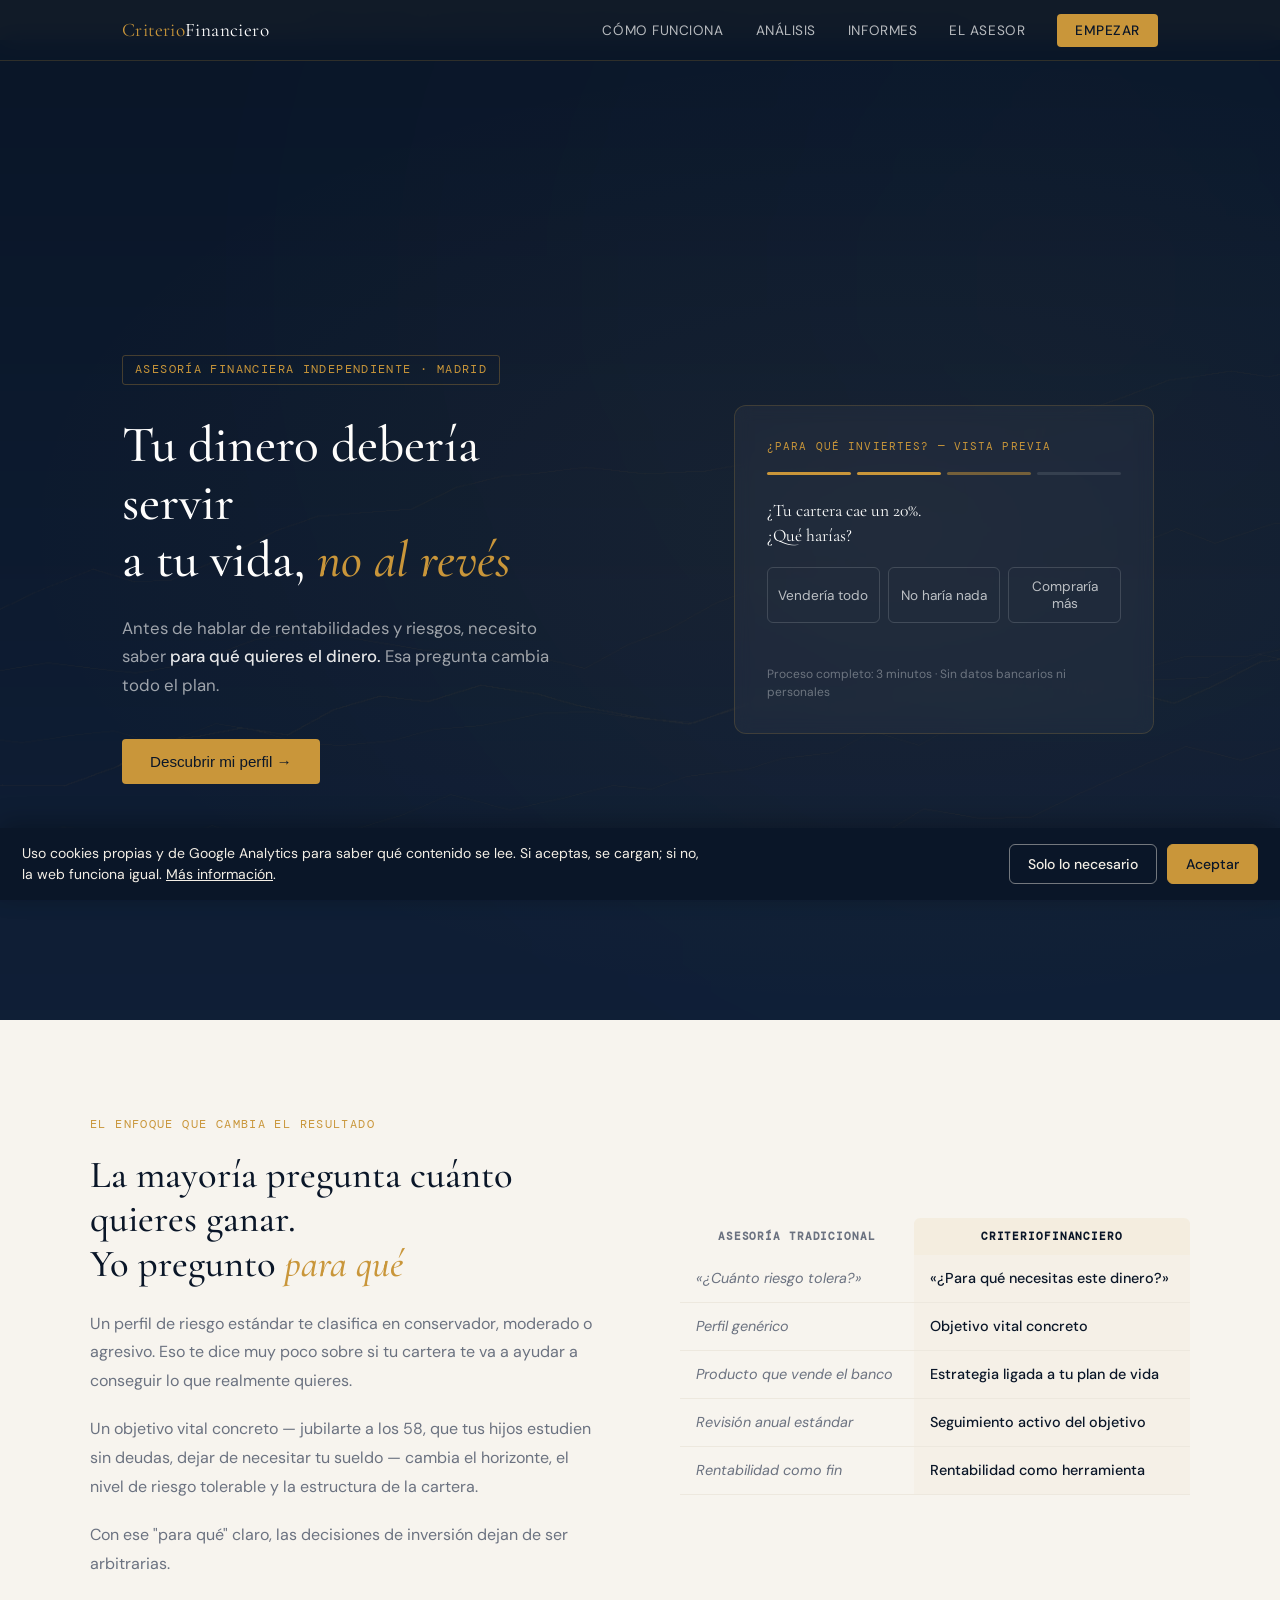
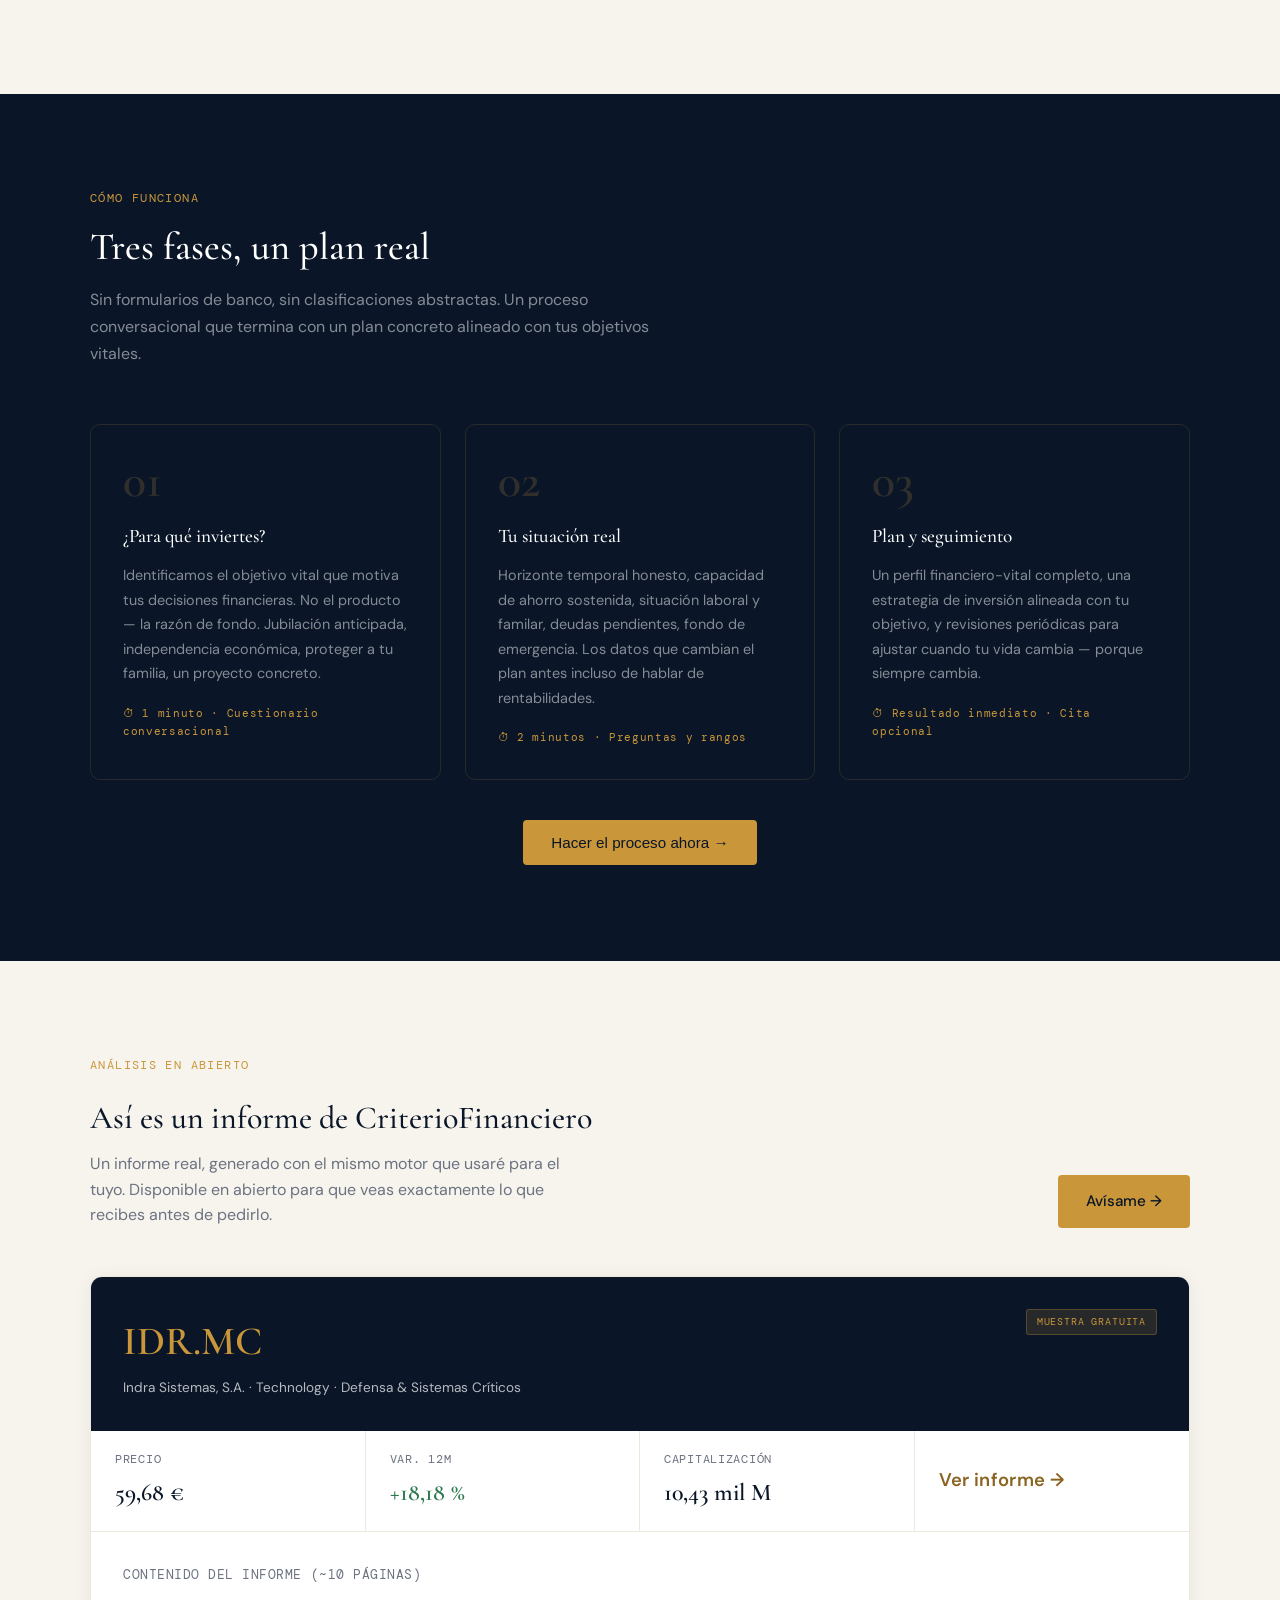
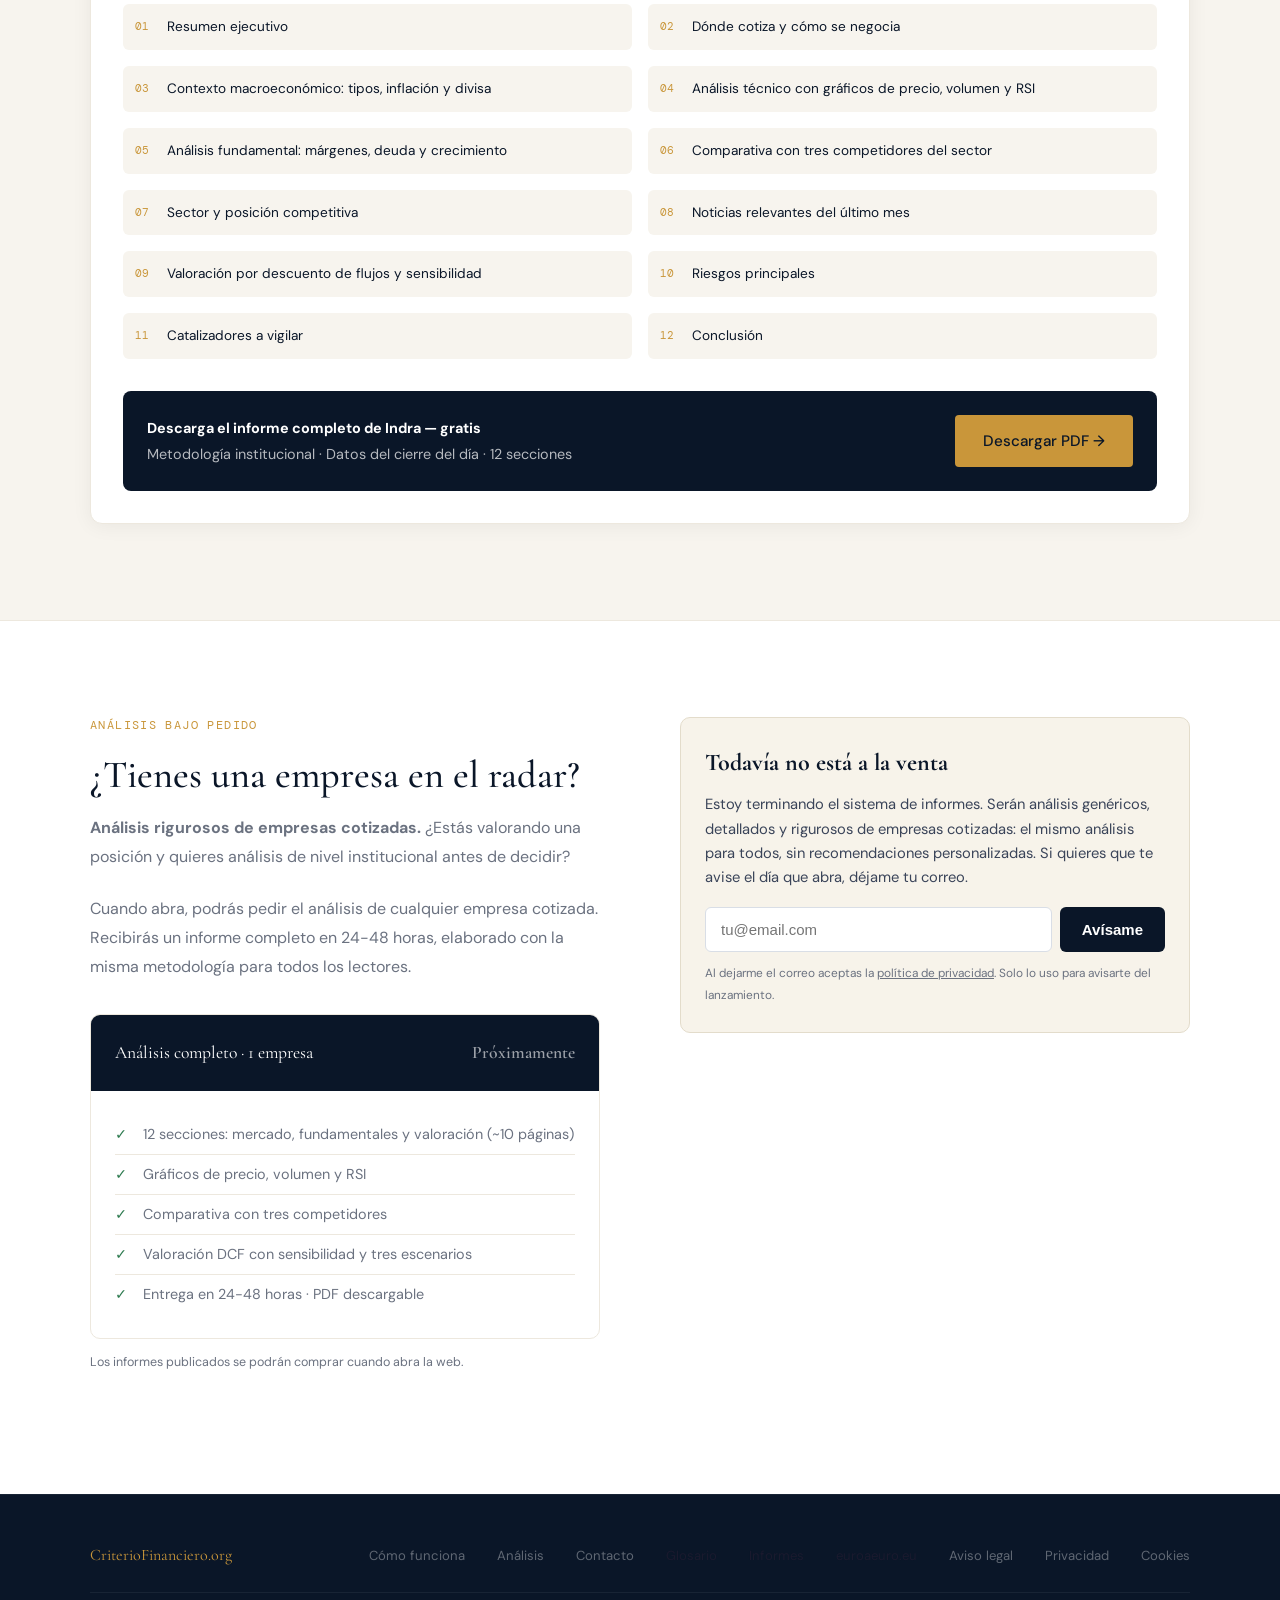
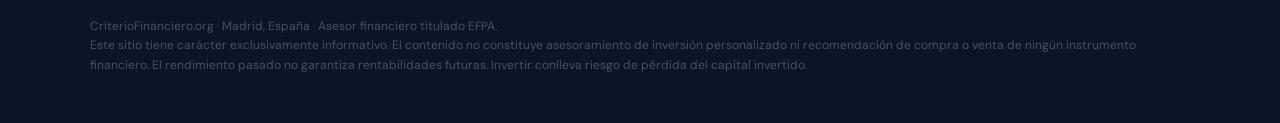
==== commit 2b78e2c3: "Naturaleza generica de los informes y sin personalizacion" ====
--- a/index.html
+++ b/index.html
@@ -431,8 +431,8 @@
     <div>
       <span class="section-label" style="color:var(--gold);display:block;margin-bottom:1rem">Análisis bajo pedido</span>
       <h2>¿Tienes una empresa en el radar?</h2>
-      <p><strong>El análisis que necesitas, cuando lo necesitas.</strong> ¿Estás valorando una posición y quieres análisis de nivel institucional antes de decidir?</p>
-      <p>Cuando abra, podrás pedir el análisis de cualquier empresa cotizada y recibirás un informe completo en 24-48 horas.</p>
+      <p><strong>Análisis rigurosos de empresas cotizadas.</strong> ¿Estás valorando una posición y quieres análisis de nivel institucional antes de decidir?</p>
+      <p>Cuando abra, podrás pedir el análisis de cualquier empresa cotizada. Recibirás un informe completo en 24-48 horas, elaborado con la misma metodología para todos los lectores.</p>
       <div style="margin-top:2rem">
         <div class="precio-card">
           <div class="precio-header">
@@ -455,8 +455,9 @@
         <h3 style="font-family:var(--serif);font-size:1.5rem;color:var(--navy);margin:0 0 .6rem">
           Todavía no está a la venta</h3>
         <p style="font-size:.92rem;line-height:1.65;color:#3A4459;margin:0 0 1.1rem">
-          Estoy terminando el sistema de informes y la web está en pruebas. Si quieres que te avise
-          el día que abra, déjame tu correo: te escribiré una vez, sin compromiso y sin pagos.
+          Estoy terminando el sistema de informes. Serán análisis genéricos, detallados y rigurosos de
+          empresas cotizadas: el mismo análisis para todos, sin recomendaciones personalizadas.
+          Si quieres que te avise el día que abra, déjame tu correo.
         </p>
         <form id="espera-form" style="display:flex;gap:.5rem;flex-wrap:wrap">
           <input id="espera-email" type="email" required placeholder="tu@email.com"
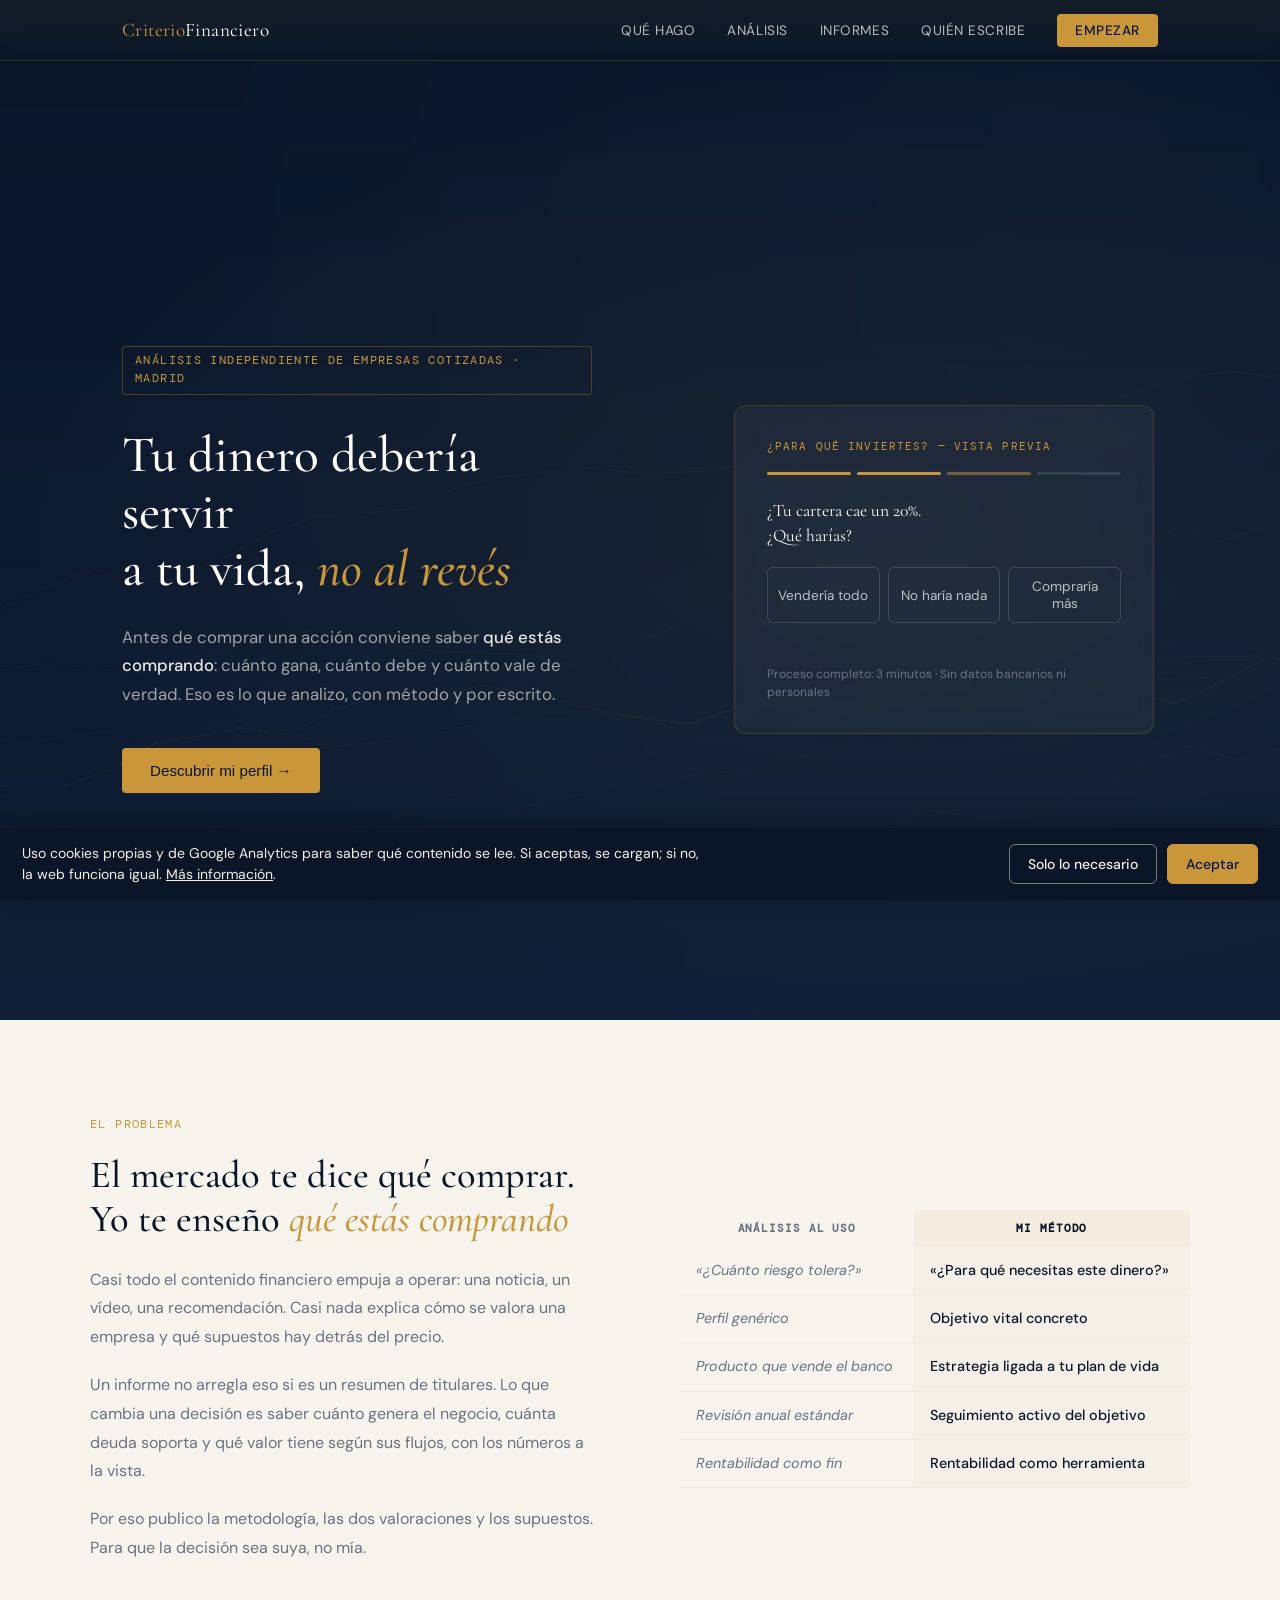
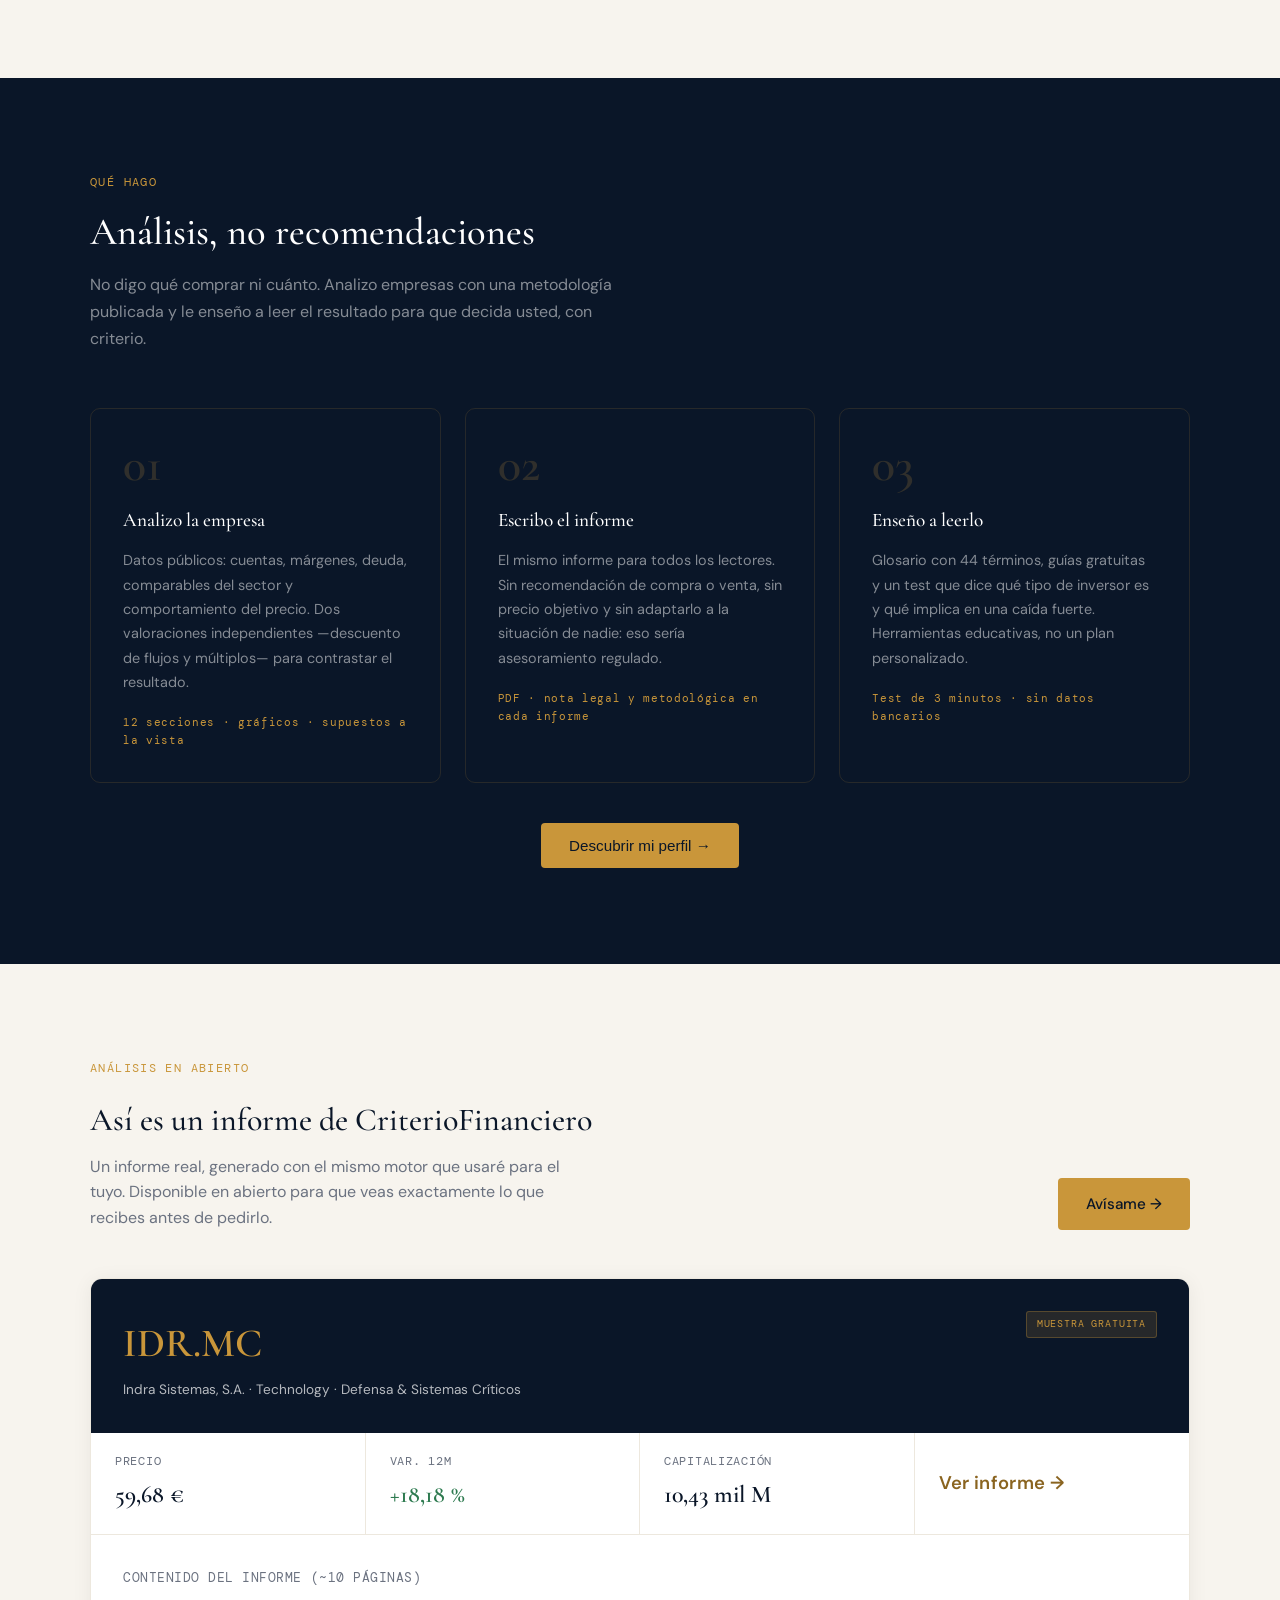
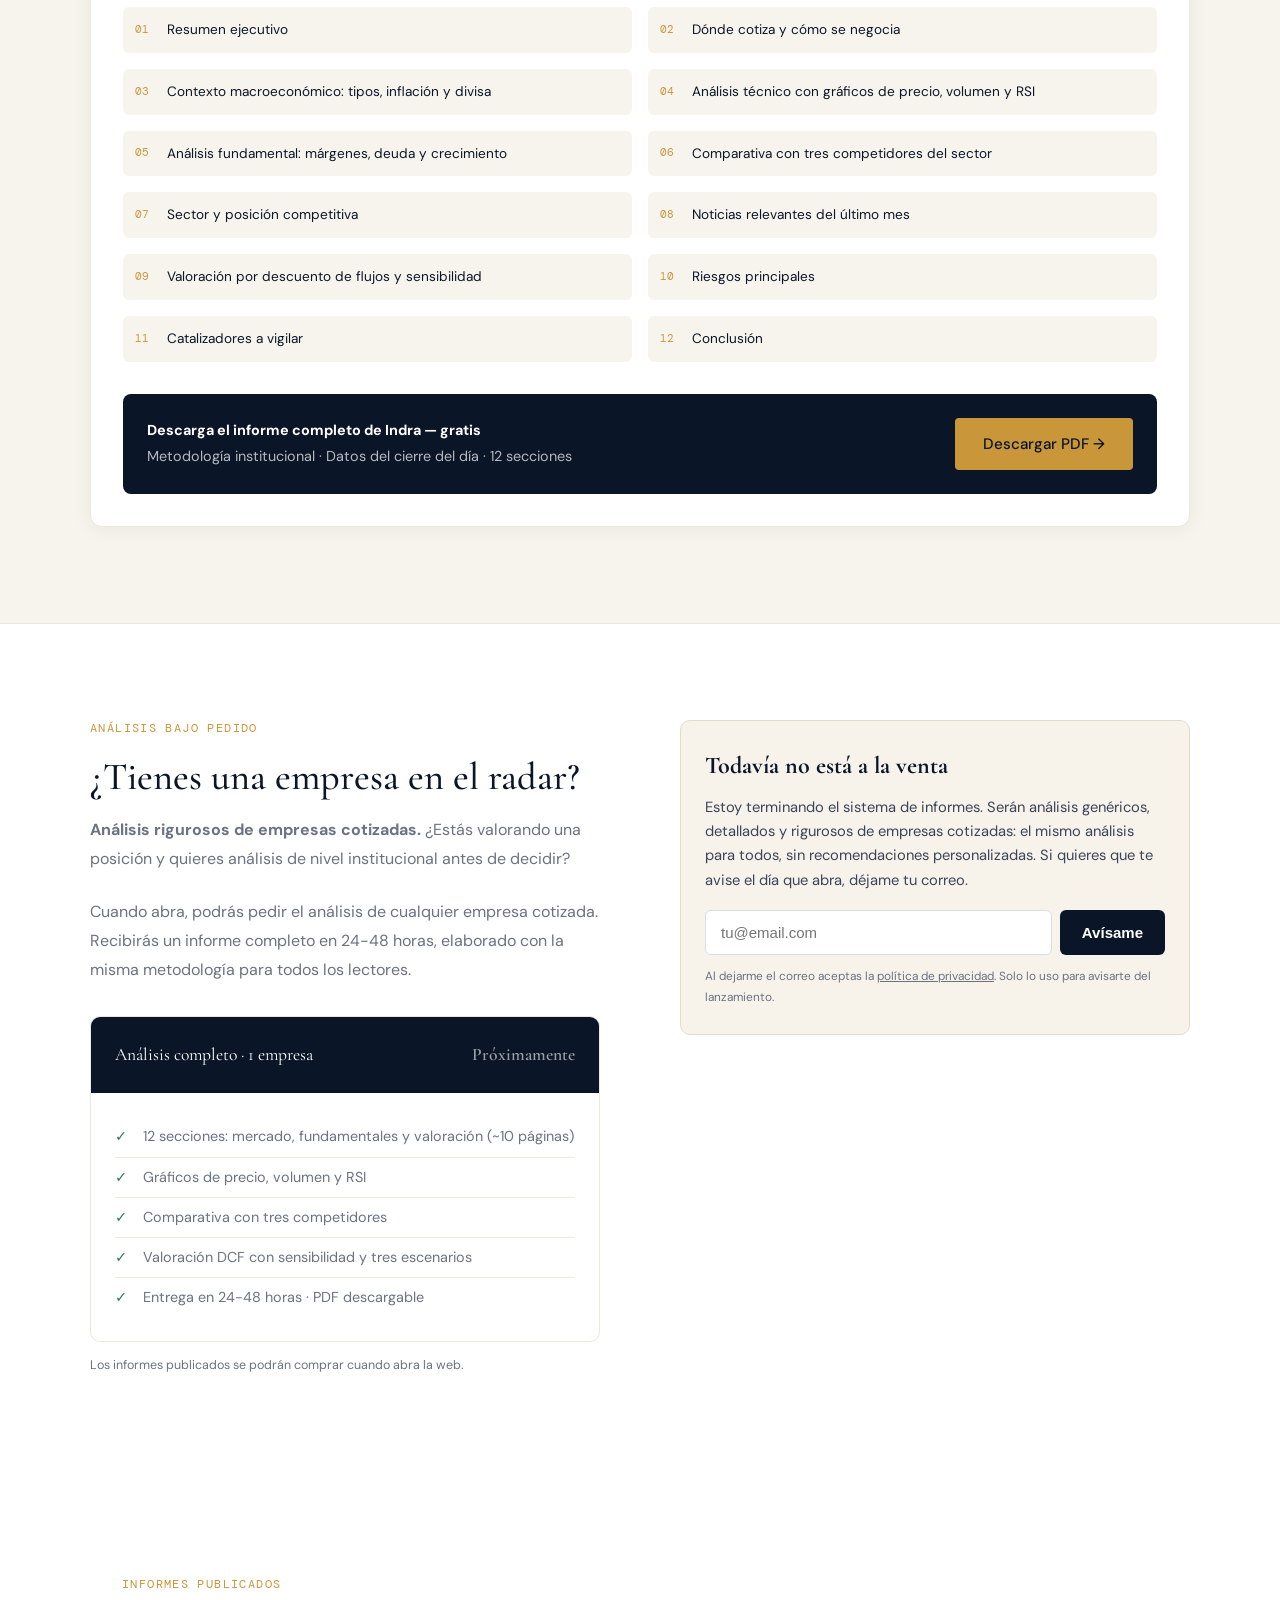
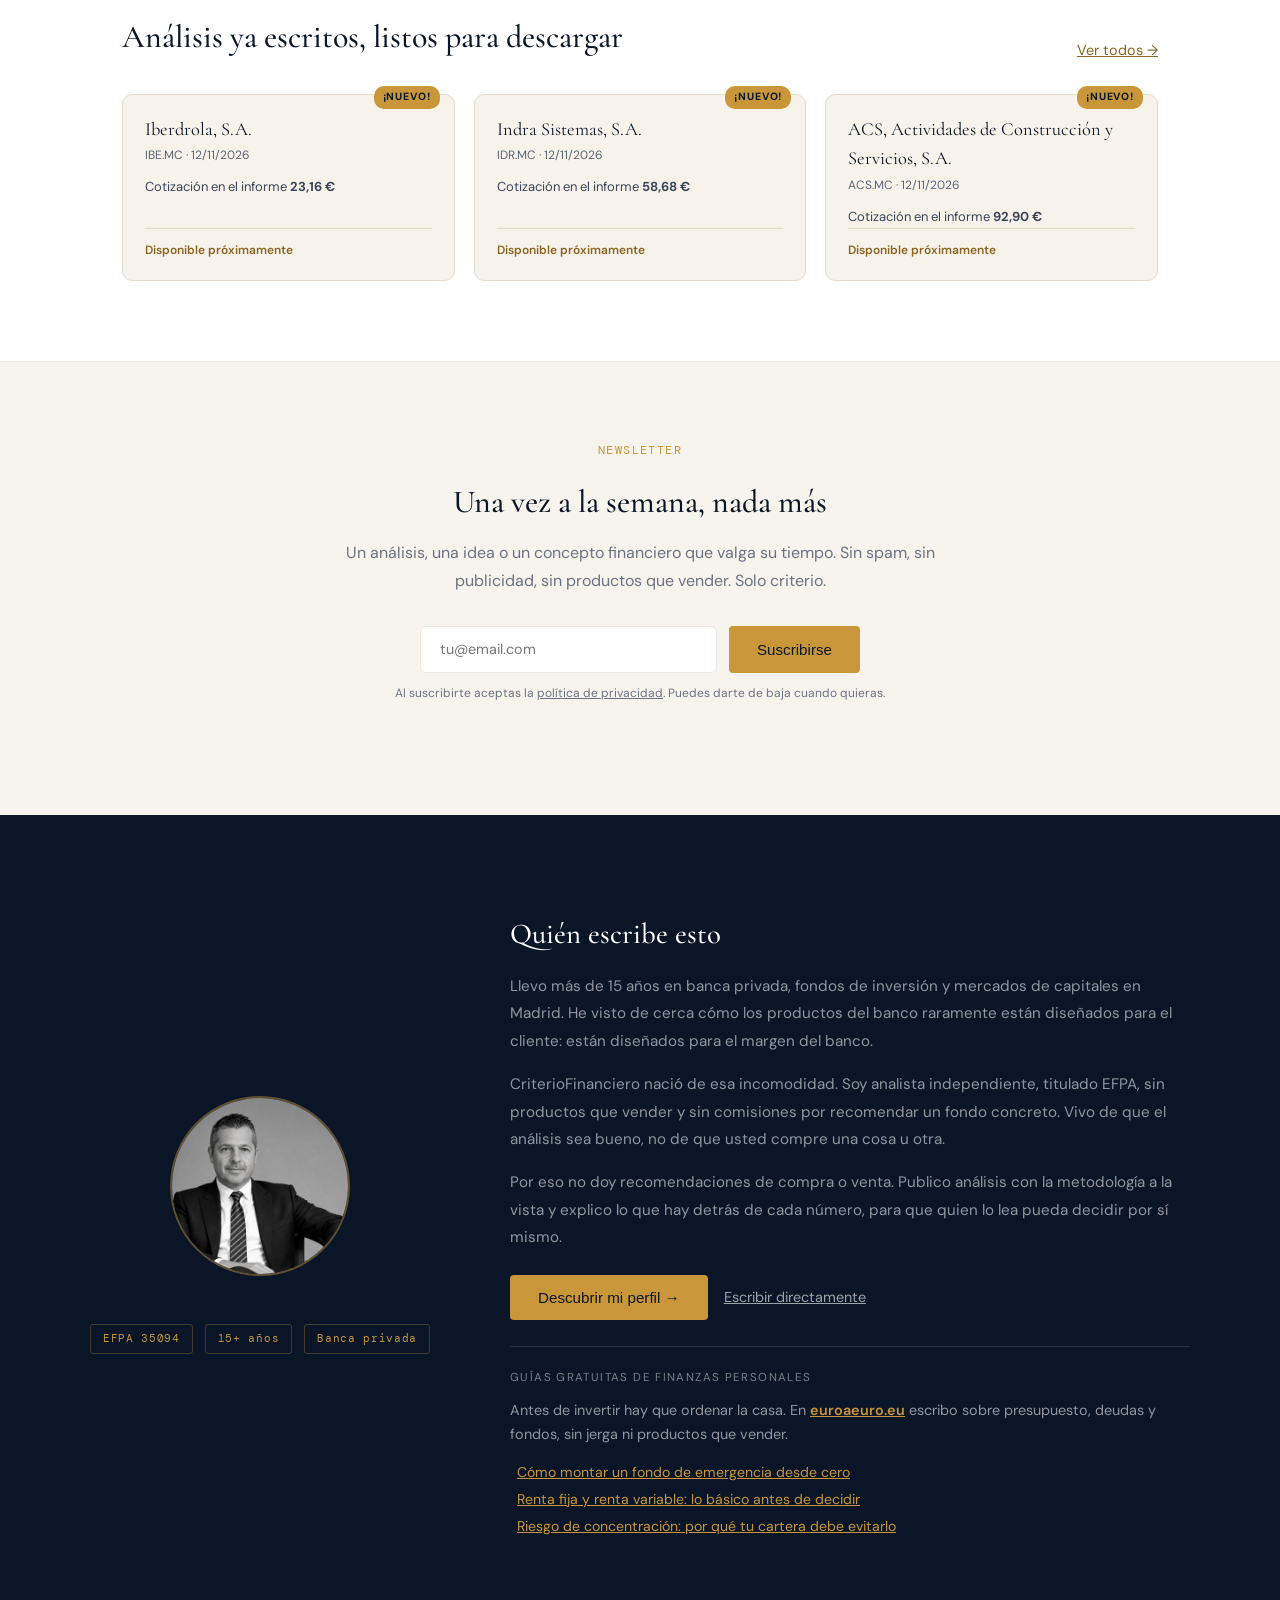
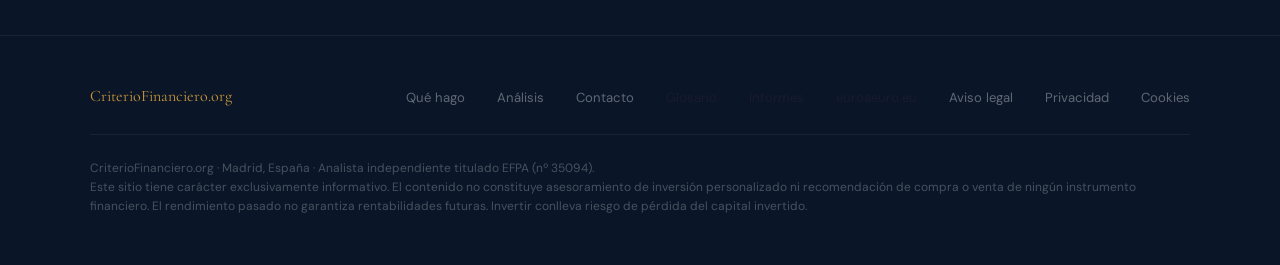
==== commit a13571d3: "Landing reescrita: analisis independiente, secciones repuestas" ====
--- a/index.html
+++ b/index.html
@@ -3,7 +3,7 @@
 <head>
 <meta charset="UTF-8">
 <meta name="viewport" content="width=device-width, initial-scale=1.0">
-<title>CriterioFinanciero — Asesoría financiera orientada a tus objetivos vitales</title>
+<title>CriterioFinanciero — Análisis independiente de empresas cotizadas</title>
 <meta name="description" content="Asesoría financiera independiente en Madrid: planificación por objetivos vitales, análisis de acciones y fondos, e informes con criterio. EFPA, 15 años en banca.">
 <link rel="canonical" href="https://criteriofinanciero.org/">
 <meta name="robots" content="index, follow">
@@ -272,11 +272,11 @@
   <div class="nav-inner">
     <a href="#" class="nav-logo">Criterio<span>Financiero</span></a>
     <ul class="nav-links">
-      <li><a href="#proceso">Cómo funciona</a></li>
+      <li><a href="#proceso">Qué hago</a></li>
       <li><a href="#analisis">Análisis</a></li>
         <li><a href="#informes">Informes</a></li>
       
-      <li><a href="#sobre">El asesor</a></li>
+      <li><a href="#sobre">Quién escribe</a></li>
       <li><a href="#" onclick="abrirOnboarding()" class="nav-cta">Empezar</a></li>
     </ul>
   </div>
@@ -285,9 +285,9 @@
 <!-- HERO -->
 <section class="hero">
   <div class="hero-left">
-    <span class="hero-tag">Asesoría financiera independiente · Madrid</span>
+    <span class="hero-tag">Análisis independiente de empresas cotizadas · Madrid</span>
     <h1>Tu dinero debería servir<br>a tu vida, <em>no al revés</em></h1>
-    <p class="hero-sub">Antes de hablar de rentabilidades y riesgos, necesito saber <strong>para qué quieres el dinero.</strong> Esa pregunta cambia todo el plan.</p>
+    <p class="hero-sub">Antes de comprar una acción conviene saber <strong>qué estás comprando</strong>: cuánto gana, cuánto debe y cuánto vale de verdad. Eso es lo que analizo, con método y por escrito.</p>
     <div class="hero-btns">
       <button class="btn-primary" onclick="abrirOnboarding()">Descubrir mi perfil →</button>
       
@@ -316,16 +316,16 @@
 <section class="diff" id="diferenciador">
   <div class="diff-inner">
     <div>
-      <div class="diff-label">El enfoque que cambia el resultado</div>
-      <h2>La mayoría pregunta cuánto quieres ganar.<br>Yo pregunto <em>para qué</em></h2>
-      <p>Un perfil de riesgo estándar te clasifica en conservador, moderado o agresivo. Eso te dice muy poco sobre si tu cartera te va a ayudar a conseguir lo que realmente quieres.</p>
-      <p>Un objetivo vital concreto — jubilarte a los 58, que tus hijos estudien sin deudas, dejar de necesitar tu sueldo — cambia el horizonte, el nivel de riesgo tolerable y la estructura de la cartera.</p>
-      <p>Con ese "para qué" claro, las decisiones de inversión dejan de ser arbitrarias.</p>
+      <div class="diff-label">El problema</div>
+      <h2>El mercado te dice qué comprar.<br>Yo te enseño <em>qué estás comprando</em></h2>
+      <p>Casi todo el contenido financiero empuja a operar: una noticia, un vídeo, una recomendación. Casi nada explica cómo se valora una empresa y qué supuestos hay detrás del precio.</p>
+      <p>Un informe no arregla eso si es un resumen de titulares. Lo que cambia una decisión es saber cuánto genera el negocio, cuánta deuda soporta y qué valor tiene según sus flujos, con los números a la vista.</p>
+      <p>Por eso publico la metodología, las dos valoraciones y los supuestos. Para que la decisión sea suya, no mía.</p>
     </div>
     <div>
       <table class="contrast-table">
         <thead>
-          <tr><th>Asesoría tradicional</th><th>CriterioFinanciero</th></tr>
+          <tr><th>Análisis al uso</th><th>Mi método</th></tr>
         </thead>
         <tbody>
           <tr><td>«¿Cuánto riesgo tolera?»</td><td>«¿Para qué necesitas este dinero?»</td></tr>
@@ -342,31 +342,34 @@
 <!-- PROCESO -->
 <section class="process" id="proceso">
   <div class="process-inner">
-    <span class="section-label">Cómo funciona</span>
-    <h2 class="section-title">Tres fases, un plan real</h2>
-    <p class="section-sub">Sin formularios de banco, sin clasificaciones abstractas. Un proceso conversacional que termina con un plan concreto alineado con tus objetivos vitales.</p>
+    <span class="section-label">Qué hago</span>
+    <h2 class="section-title">Análisis, no recomendaciones</h2>
+    <p class="section-sub">No digo qué comprar ni cuánto. Analizo empresas con una metodología publicada y le enseño a leer el resultado para que decida usted, con criterio.</p>
     <div class="phases">
       <div class="phase">
         <div class="phase-num">01</div>
-        <h3>¿Para qué inviertes?</h3>
-        <p>Identificamos el objetivo vital que motiva tus decisiones financieras. No el producto — la razón de fondo. Jubilación anticipada, independencia económica, proteger a tu familia, un proyecto concreto.</p>
-        <div class="phase-time">⏱ 1 minuto · Cuestionario conversacional</div>
+        <h3>Analizo la empresa</h3>
+        <p>Datos públicos: cuentas, márgenes, deuda, comparables del sector y comportamiento del precio. Dos
+        valoraciones independientes —descuento de flujos y múltiplos— para contrastar el resultado.</p>
+        <div class="phase-time">12 secciones · gráficos · supuestos a la vista</div>
       </div>
       <div class="phase">
         <div class="phase-num">02</div>
-        <h3>Tu situación real</h3>
-        <p>Horizonte temporal honesto, capacidad de ahorro sostenida, situación laboral y familar, deudas pendientes, fondo de emergencia. Los datos que cambian el plan antes incluso de hablar de rentabilidades.</p>
-        <div class="phase-time">⏱ 2 minutos · Preguntas y rangos</div>
+        <h3>Escribo el informe</h3>
+        <p>El mismo informe para todos los lectores. Sin recomendación de compra o venta, sin precio objetivo
+        y sin adaptarlo a la situación de nadie: eso sería asesoramiento regulado.</p>
+        <div class="phase-time">PDF · nota legal y metodológica en cada informe</div>
       </div>
       <div class="phase">
         <div class="phase-num">03</div>
-        <h3>Plan y seguimiento</h3>
-        <p>Un perfil financiero-vital completo, una estrategia de inversión alineada con tu objetivo, y revisiones periódicas para ajustar cuando tu vida cambia — porque siempre cambia.</p>
-        <div class="phase-time">⏱ Resultado inmediato · Cita opcional</div>
+        <h3>Enseño a leerlo</h3>
+        <p>Glosario con 44 términos, guías gratuitas y un test que dice qué tipo de inversor es y qué implica
+        en una caída fuerte. Herramientas educativas, no un plan personalizado.</p>
+        <div class="phase-time">Test de 3 minutos · sin datos bancarios</div>
       </div>
     </div>
     <div style="margin-top:2.5rem;text-align:center">
-      <button class="btn-primary" onclick="abrirOnboarding()">Hacer el proceso ahora →</button>
+      <button class="btn-primary" onclick="abrirOnboarding()">Descubrir mi perfil →</button>
     </div>
   </div>
 </section>
@@ -563,13 +566,173 @@
     </script>
     
   </div>
+</div></section>
+
+<!-- INFORMES -->
+<section class="informes" id="informes" style="padding:5rem 0;background:#fff">
+  <div style="max-width:1100px;margin:0 auto;padding:0 2rem">
+    <span class="section-label">Informes publicados</span>
+    <div style="display:flex;justify-content:space-between;align-items:flex-end;gap:2rem;flex-wrap:wrap;margin-bottom:2rem">
+      <h2 style="font-family:var(--serif);font-size:clamp(1.6rem,2.5vw,2.2rem);color:var(--navy);font-weight:500;margin:0">
+        Análisis ya escritos, listos para descargar</h2>
+      <a href="/repositorio/" style="font-size:.9rem;color:#8A6420">Ver todos →</a>
+    </div>
+    <div id="lista-informes" style="display:grid;grid-template-columns:repeat(auto-fill,minmax(280px,1fr));gap:1.2rem">
+      <p style="color:var(--muted);font-size:.9rem">Cargando informes…</p>
+    </div>
+  </div>
+</section>
+
+<script>
+(function () {
+  var caja = document.getElementById('lista-informes');
+  if (!caja) return;
+  function euros(v) {
+    var t = Number(v).toFixed(2).replace('.', ',');
+    return t.endsWith(',00') ? t.slice(0, -3) : t;
+  }
+  fetch('/repositorio/datos.json')
+    .then(function (r) { return r.json(); })
+    .then(function (lista) {
+      if (!lista.length) {
+        caja.innerHTML = '<p style="color:var(--muted);font-size:.9rem">El primer informe estará aquí en cuanto se publique.</p>';
+        return;
+      }
+      caja.innerHTML = lista.slice(0, 6).map(function (i) {
+        var fecha = i.fecha.split('-').reverse().join('/');
+        var nuevo = i.dias <= 7
+          ? '<span style="position:absolute;top:-9px;right:14px;background:#C9963A;color:#0A1628;'
+            + 'font-size:10.5px;font-weight:700;letter-spacing:.08em;padding:3px 9px;border-radius:10px;'
+            + 'text-transform:uppercase">¡Nuevo!</span>'
+          : '';
+        return '<a href="/checkout/?ref=' + encodeURIComponent(i.slug) + '" style="position:relative;display:flex;'
+          + 'flex-direction:column;height:100%;background:#F7F3EA;border:1px solid #E3DCCB;border-radius:10px;'
+          + 'padding:20px 22px;text-decoration:none;color:inherit">' + nuevo
+          + '<div style="font-family:var(--serif);font-size:1.15rem;color:#0A1628;margin-bottom:2px">'
+          + i.nombre + '</div>'
+          + '<div style="font-size:12px;color:#5A6478;margin-bottom:12px">' + i.ticker + ' · ' + fecha + '</div>'
+          + '<div style="font-size:13px;color:#3A4459">Cotización en el informe <strong>'
+          + (i.precio_accion || 'n/d') + ' €</strong></div>'
+          + '<div style="display:flex;align-items:baseline;gap:8px;margin-top:auto;padding-top:12px;'
+          + 'border-top:1px solid #E3DCCB">'
+          + '<span style="font-size:12px;color:#8A6420;font-weight:600">Disponible próximamente</span>'
+          + '</div></a>';
+      }).join('');
+    })
+    .catch(function () {
+      caja.innerHTML = '<p style="color:var(--muted);font-size:.9rem">No se han podido cargar los informes. '
+        + '<a href="/repositorio/" style="color:#8A6420">Verlos en el catálogo</a>.</p>';
+    });
+})();
+</script>
+
+<!-- NEWSLETTER -->
+<section class="newsletter" id="newsletter">
+  <div class="newsletter-inner">
+    <span class="section-label">Newsletter</span>
+    <h2>Una vez a la semana, nada más</h2>
+    <p>Un análisis, una idea o un concepto financiero que valga su tiempo. Sin spam, sin publicidad,
+    sin productos que vender. Solo criterio.</p>
+    <form class="nl-form" id="nl-form" method="post"
+          action="https://assets.mailerlite.com/jsonp/2784740/forms/203841029310252380/subscribe">
+      <input type="email" id="nl-email" name="fields[email]" placeholder="tu@email.com" required
+             aria-label="Tu correo electrónico" autocomplete="email">
+      <button class="btn-primary" type="submit" id="nl-boton">Suscribirse</button>
+    </form>
+    <p id="nl-estado" style="font-size:.85rem;margin-top:.7rem;display:none"></p>
+    <div id="nl-ok" style="display:none;text-align:center;margin-top:.5rem">
+      <p style="font-weight:500;margin:0 0 .35rem">Gracias. Te hemos enviado un correo para confirmar la suscripción.</p>
+      <p style="font-size:.8rem;color:var(--muted);margin:0">Hasta que no lo confirmes no recibirás nada. Revisa spam la primera vez.</p>
+    </div>
+    <p style="font-size:.75rem;color:var(--muted);margin-top:.6rem">
+      Al suscribirte aceptas la <a href="/privacidad/" style="color:inherit;text-decoration:underline">política de privacidad</a>.
+      Puedes darte de baja cuando quieras.
+    </p>
+  </div>
+  <script>
+  (function () {
+    var form = document.getElementById("nl-form");
+    if (!form) return;
+    var email = document.getElementById("nl-email");
+    var boton = document.getElementById("nl-boton");
+    var estado = document.getElementById("nl-estado");
+    var ok = document.getElementById("nl-ok");
+    var textoBoton = boton.textContent;
+    function aviso(t) {
+      estado.textContent = t; estado.style.display = "block";
+      boton.disabled = false; boton.textContent = textoBoton;
+    }
+    form.addEventListener("submit", function (ev) {
+      ev.preventDefault();
+      if (!email.value.trim()) return;
+      boton.disabled = true; boton.textContent = "Enviando…";
+      estado.style.display = "none";
+      var datos = new URLSearchParams();
+      datos.set("fields[email]", email.value.trim());
+      datos.set("ml-submit", "1");
+      datos.set("anticsrf", "true");
+      fetch(form.action, { method: "POST", body: datos, mode: "cors",
+                           headers: { "Accept": "application/json" } })
+        .then(function (r) { return r.json(); })
+        .then(function (j) {
+          if (j && j.success) { form.style.display = "none"; ok.style.display = "block"; }
+          else { aviso("No hemos podido completar la suscripción. Revisa que el correo esté bien escrito."); }
+        })
+        .catch(function () { aviso("No hemos podido conectar. Inténtalo de nuevo en unos segundos."); });
+    });
+  })();
+  </script>
+</section>
+
+<!-- SOBRE MI -->
+<section class="sobre" id="sobre">
+  <div class="sobre-inner">
+    <div style="display:flex;flex-direction:column;align-items:center;gap:1.5rem">
+      <div class="sobre-avatar" style="width:180px;height:180px;padding:0;overflow:hidden;border:2px solid rgba(201,150,58,.45);background:none">
+        <img src="/assets/img/asesor.jpg" alt="Sebastián Prat, analista financiero titulado EFPA"
+             style="width:100%;height:100%;object-fit:cover;object-position:50% 18%;display:block">
+      </div>
+      <div class="credenciales">
+        <span class="cred">EFPA 35094</span>
+        <span class="cred">15+ años</span>
+        <span class="cred">Banca privada</span>
+      </div>
+    </div>
+    <div>
+      <h2>Quién escribe esto</h2>
+      <p>Llevo más de 15 años en banca privada, fondos de inversión y mercados de capitales en Madrid.
+      He visto de cerca cómo los productos del banco raramente están diseñados para el cliente:
+      están diseñados para el margen del banco.</p>
+      <p>CriterioFinanciero nació de esa incomodidad. Soy analista independiente, titulado EFPA, sin
+      productos que vender y sin comisiones por recomendar un fondo concreto. Vivo de que el análisis
+      sea bueno, no de que usted compre una cosa u otra.</p>
+      <p>Por eso no doy recomendaciones de compra o venta. Publico análisis con la metodología a la
+      vista y explico lo que hay detrás de cada número, para que quien lo lea pueda decidir por sí mismo.</p>
+      <div style="margin-top:1.5rem;display:flex;gap:1rem;flex-wrap:wrap">
+        <button class="btn-primary" onclick="abrirOnboarding()">Descubrir mi perfil →</button>
+        <a href="mailto:sebastian.prat@gmail.com" style="align-self:center;font-size:.9rem;color:rgba(255,255,255,.6)">Escribir directamente</a>
+      </div>
+      <div style="margin-top:1.6rem;padding-top:1.4rem;border-top:1px solid rgba(255,255,255,.12)">
+        <div style="font-size:.72rem;letter-spacing:.12em;text-transform:uppercase;color:rgba(255,255,255,.45);
+             margin-bottom:.7rem">Guías gratuitas de finanzas personales</div>
+        <p style="font-size:.9rem;line-height:1.65;margin:0 0 .8rem">Antes de invertir hay que ordenar la casa. En
+          <a href="https://euroaeuro.eu?utm_source=criteriofinanciero&amp;utm_medium=web&amp;utm_campaign=asesor" style="color:#C9963A;font-weight:600">euroaeuro.eu</a>
+          escribo sobre presupuesto, deudas y fondos, sin jerga ni productos que vender.</p>
+        <ul style="list-style:none;padding:0;margin:0;font-size:.88rem;line-height:1.9">
+          <li>· <a href="https://euroaeuro.eu/guias/como-montar-un-fondo-de-emergencia-desde-cero/?utm_source=criteriofinanciero&amp;utm_medium=web&amp;utm_campaign=asesor" style="color:#C9963A">Cómo montar un fondo de emergencia desde cero</a></li>
+          <li>· <a href="https://euroaeuro.eu/guias/renta-fija-vs-renta-variable-conceptos-basicos-para-invertir-con-cabeza/?utm_source=criteriofinanciero&amp;utm_medium=web&amp;utm_campaign=asesor" style="color:#C9963A">Renta fija y renta variable: lo básico antes de decidir</a></li>
+          <li>· <a href="https://euroaeuro.eu/guias/que-es-el-riesgo-de-concentracion-en-una-cartera-de-inversion-y-como-evitarlo/?utm_source=criteriofinanciero&amp;utm_medium=web&amp;utm_campaign=asesor" style="color:#C9963A">Riesgo de concentración: por qué tu cartera debe evitarlo</a></li>
+        </ul>
+      </div>
+    </div>
+  </div>
 </section>
 
 <footer>
   <div class="footer-inner">
     <span class="footer-logo">CriterioFinanciero.org</span>
     <div class="footer-links">
-      <a href="#proceso">Cómo funciona</a>
+      <a href="#proceso">Qué hago</a>
       <a href="#analisis">Análisis</a>
       
       <a href="mailto:sebastian.prat@gmail.com">Contacto</a><a href="/glosario/" style="color:inherit;text-decoration:none">Glosario</a>
@@ -579,7 +742,7 @@
     </div>
   </div>
   <div class="footer-legal">
-    CriterioFinanciero.org · Madrid, España · Asesor financiero titulado EFPA.<br>
+    CriterioFinanciero.org · Madrid, España · Analista independiente titulado EFPA (nº 35094).<br>
     Este sitio tiene carácter exclusivamente informativo. El contenido no constituye asesoramiento de inversión personalizado ni recomendación de compra o venta de ningún instrumento financiero. El rendimiento pasado no garantiza rentabilidades futuras. Invertir conlleva riesgo de pérdida del capital invertido.
   </div>
 </footer>
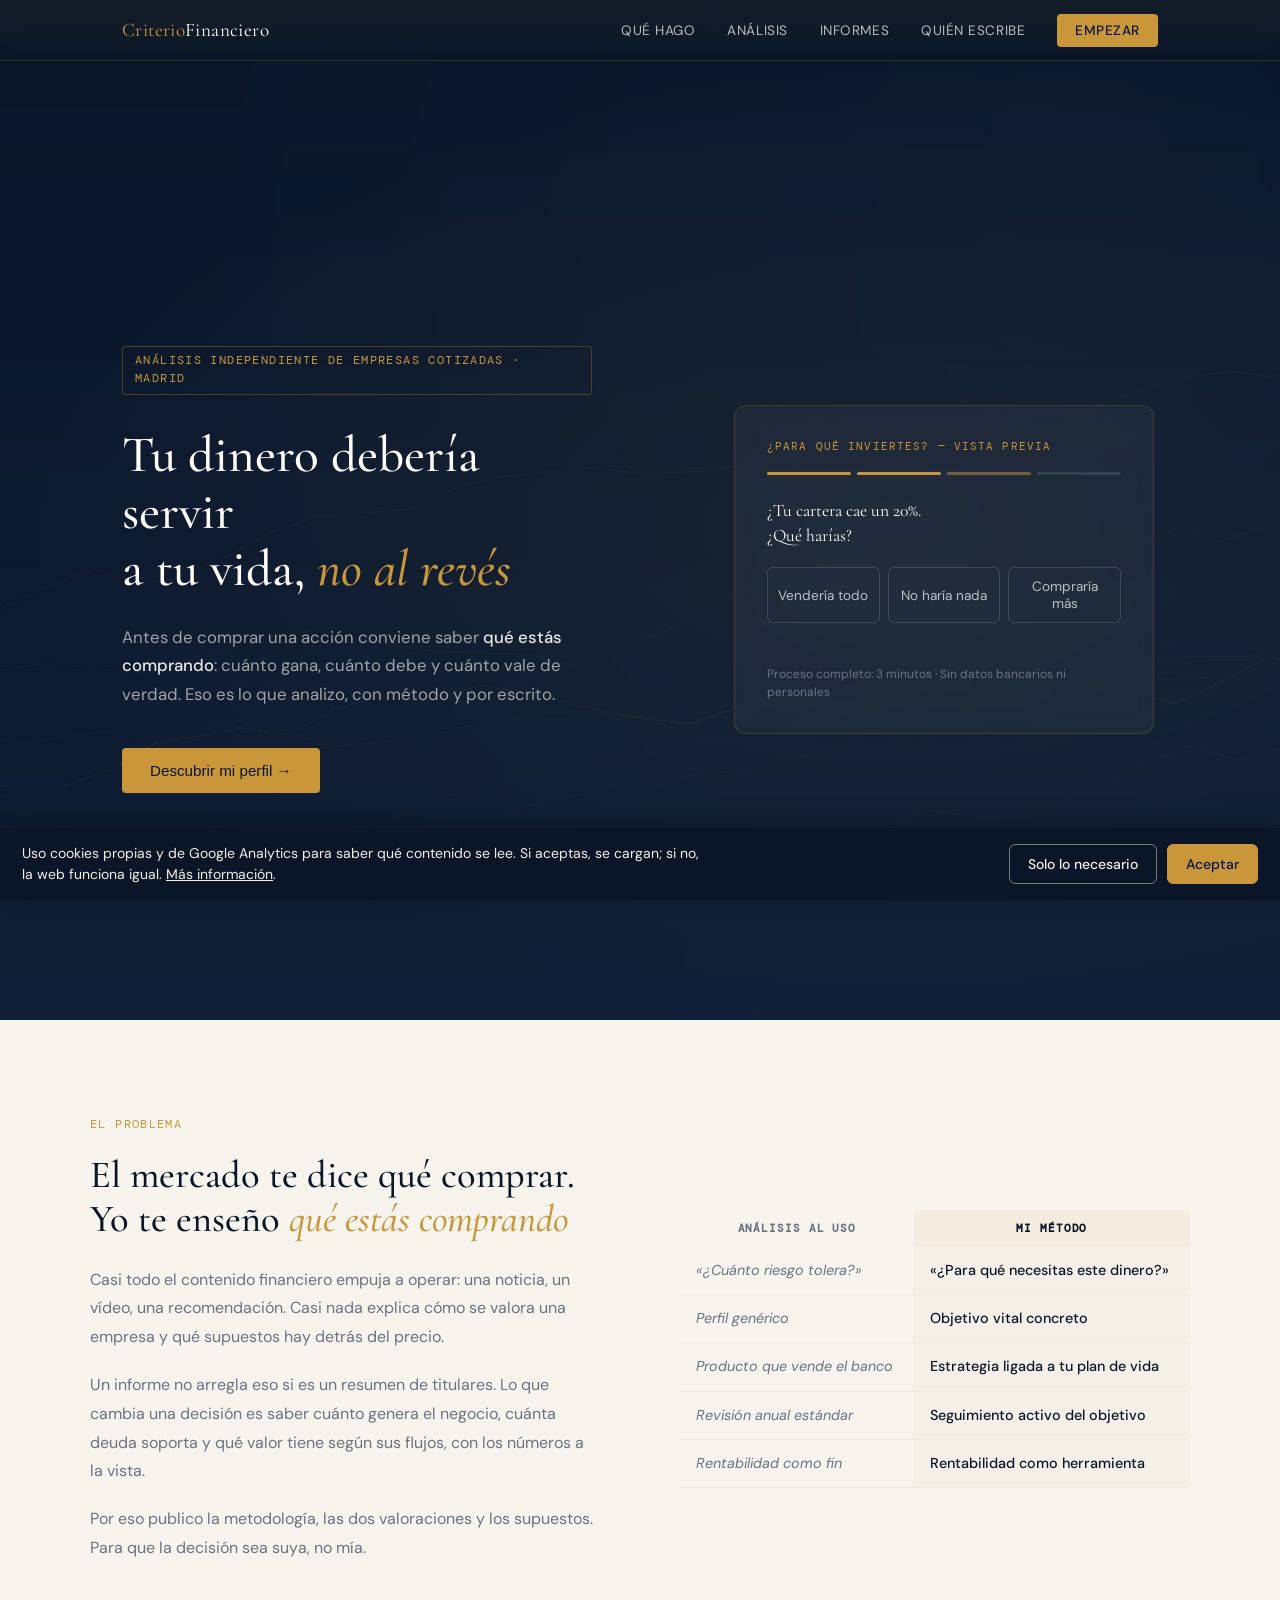
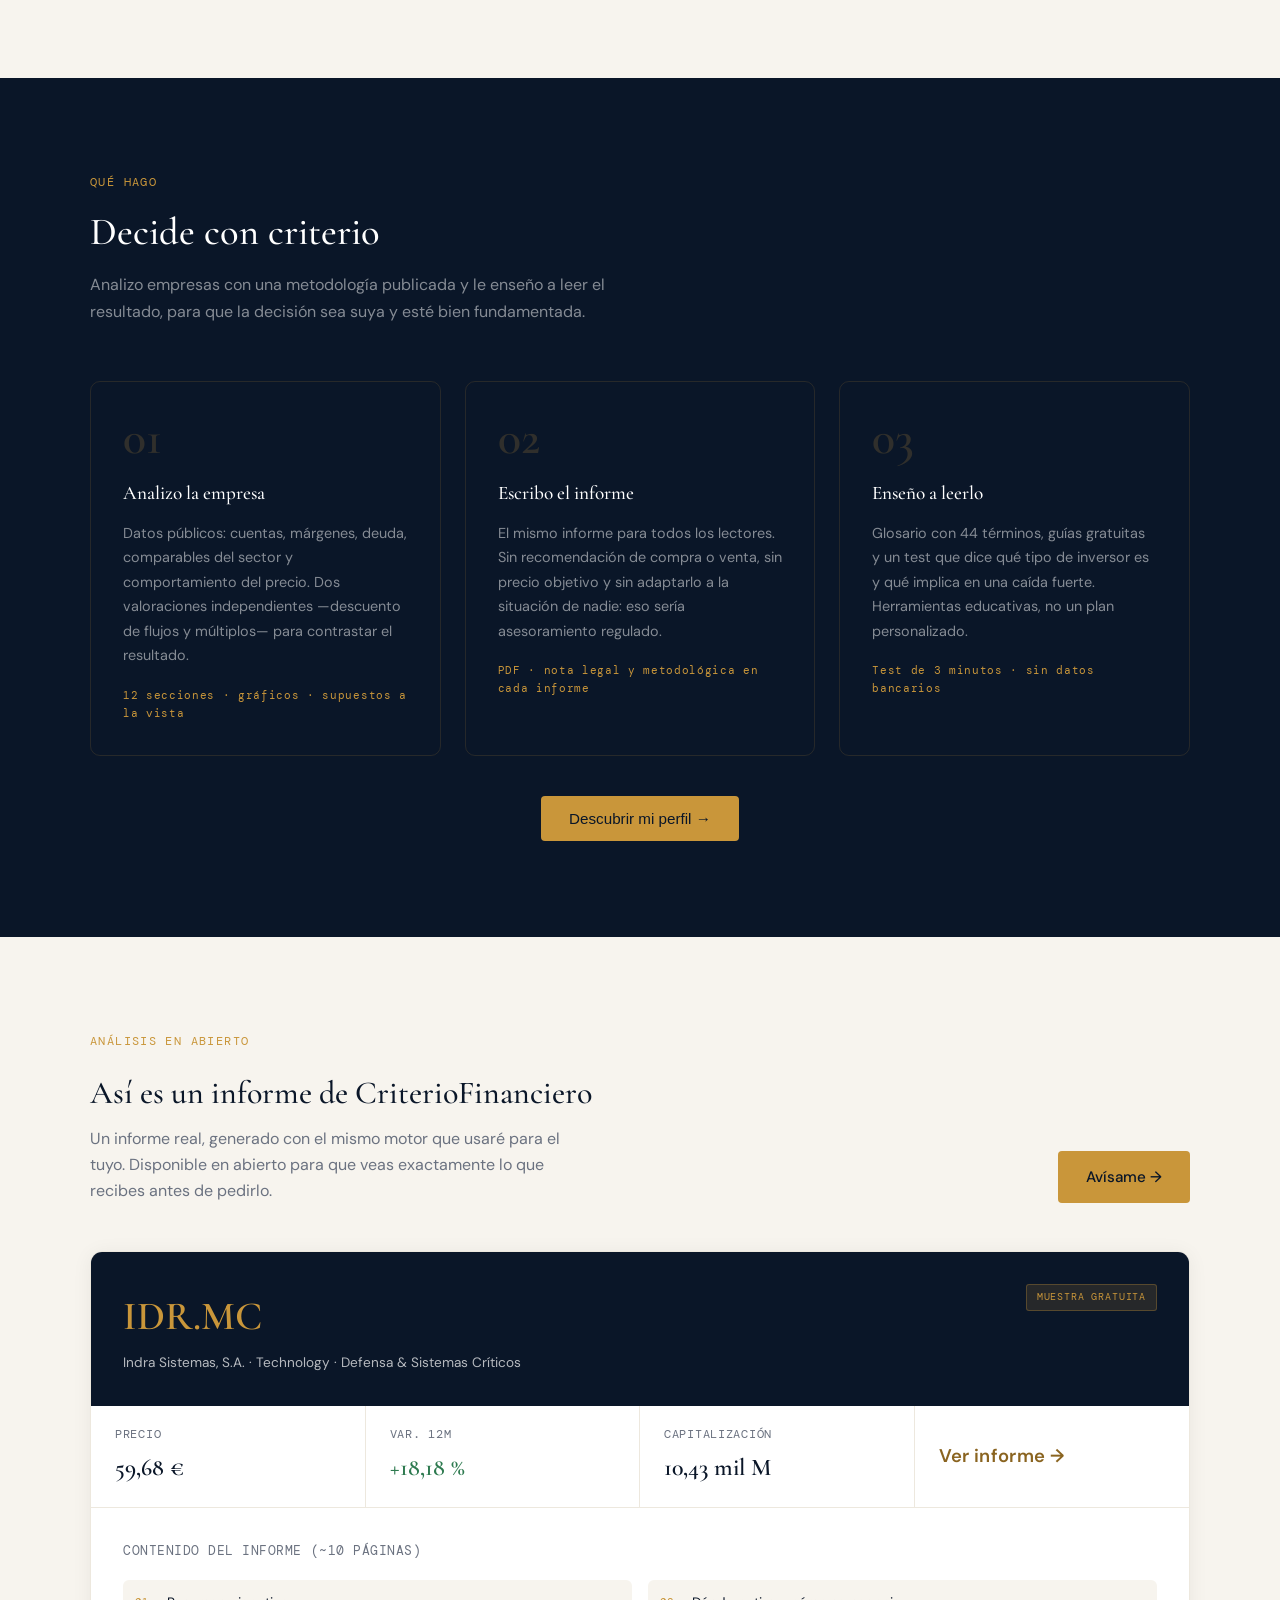
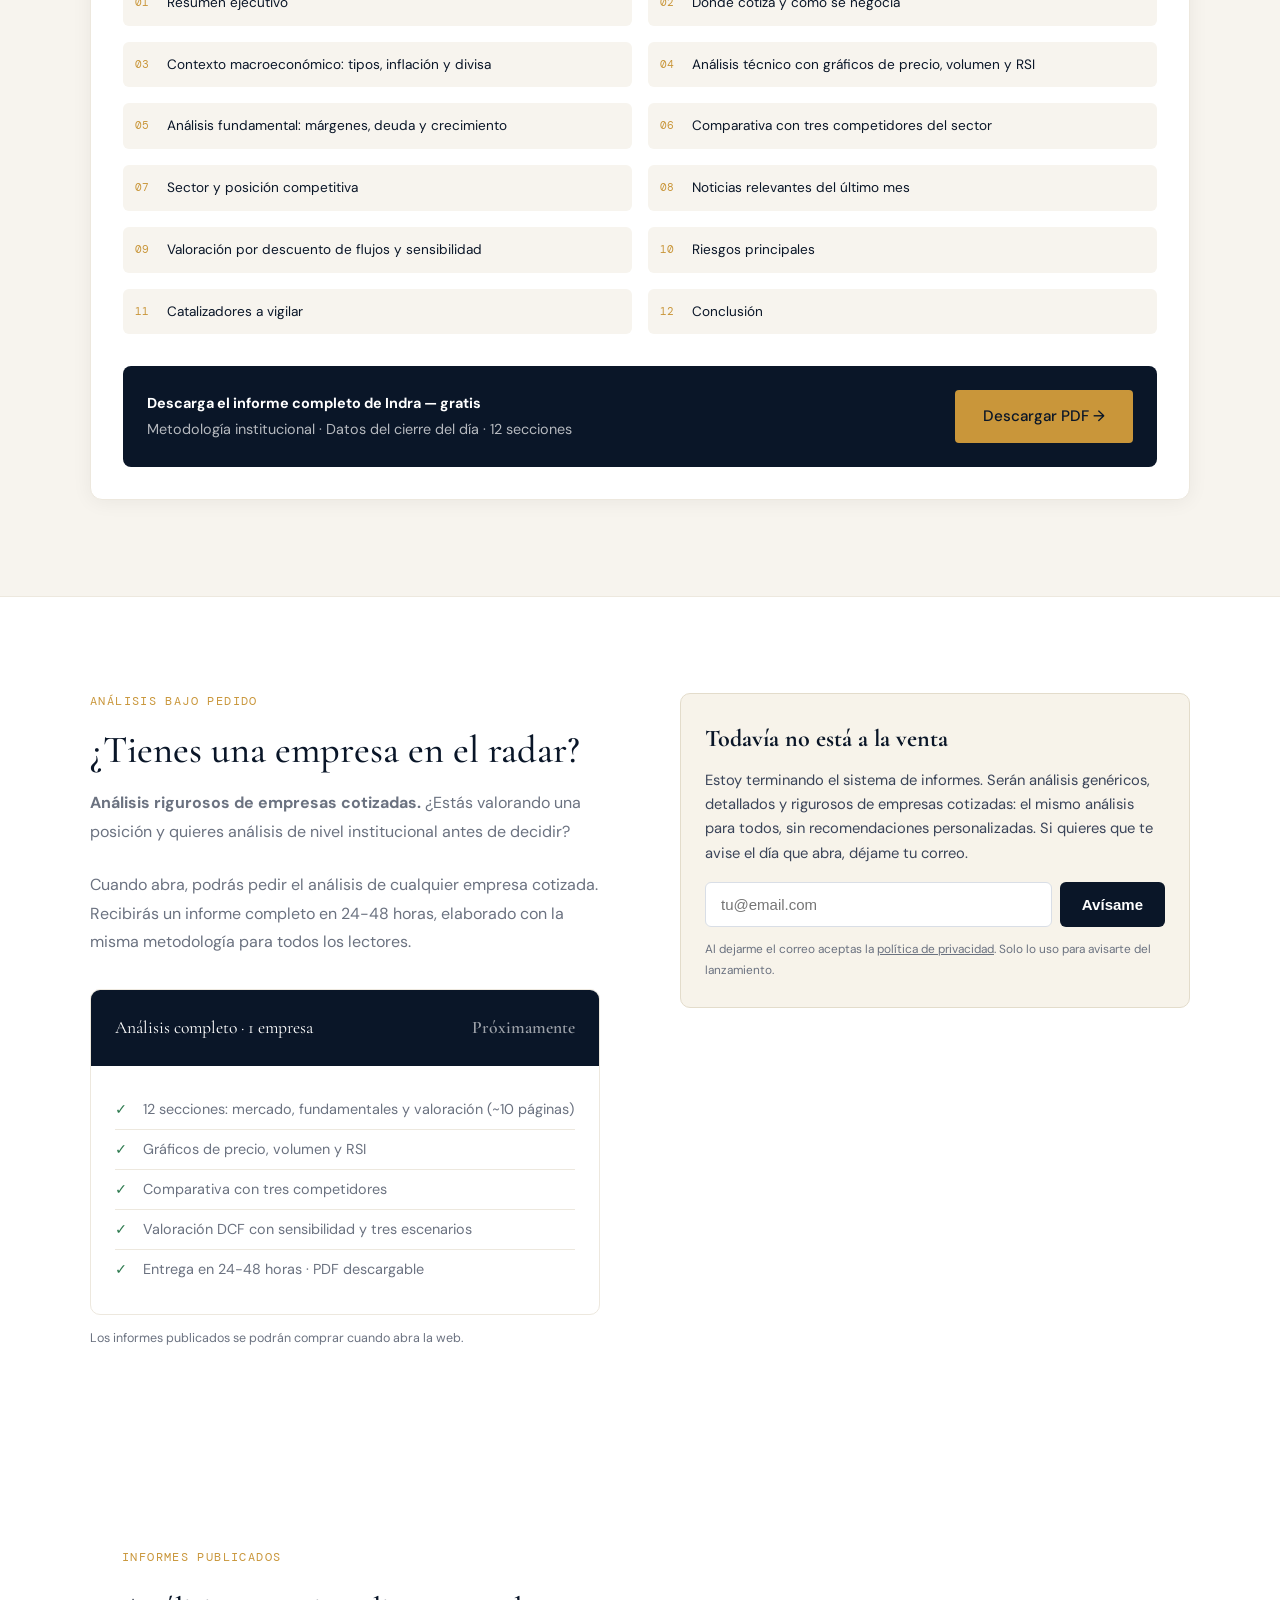
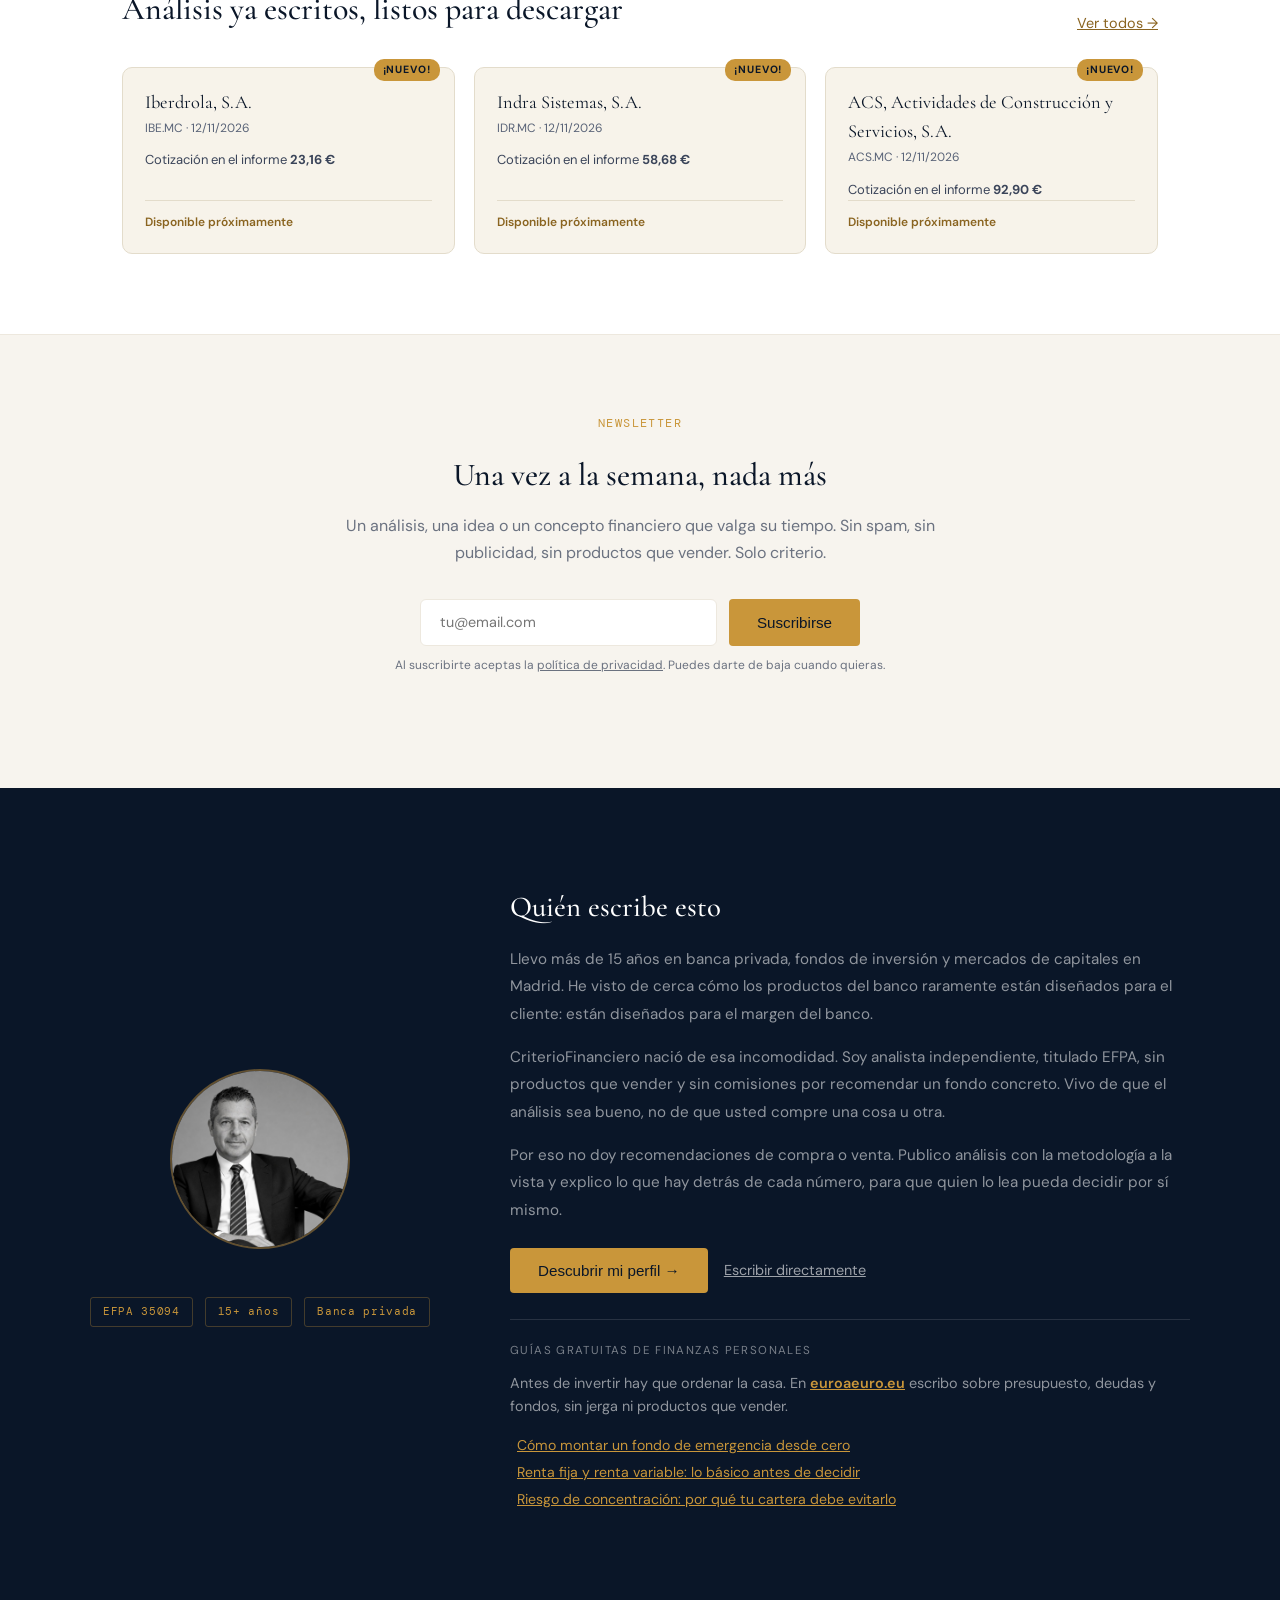
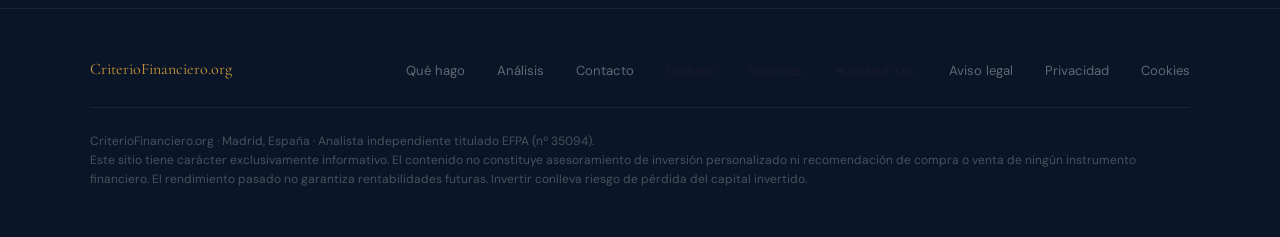
==== commit a8cc4cc4: "Mensaje en positivo: decide con criterio" ====
--- a/index.html
+++ b/index.html
@@ -343,8 +343,8 @@
 <section class="process" id="proceso">
   <div class="process-inner">
     <span class="section-label">Qué hago</span>
-    <h2 class="section-title">Análisis, no recomendaciones</h2>
-    <p class="section-sub">No digo qué comprar ni cuánto. Analizo empresas con una metodología publicada y le enseño a leer el resultado para que decida usted, con criterio.</p>
+    <h2 class="section-title">Decide con criterio</h2>
+    <p class="section-sub">Analizo empresas con una metodología publicada y le enseño a leer el resultado, para que la decisión sea suya y esté bien fundamentada.</p>
     <div class="phases">
       <div class="phase">
         <div class="phase-num">01</div>
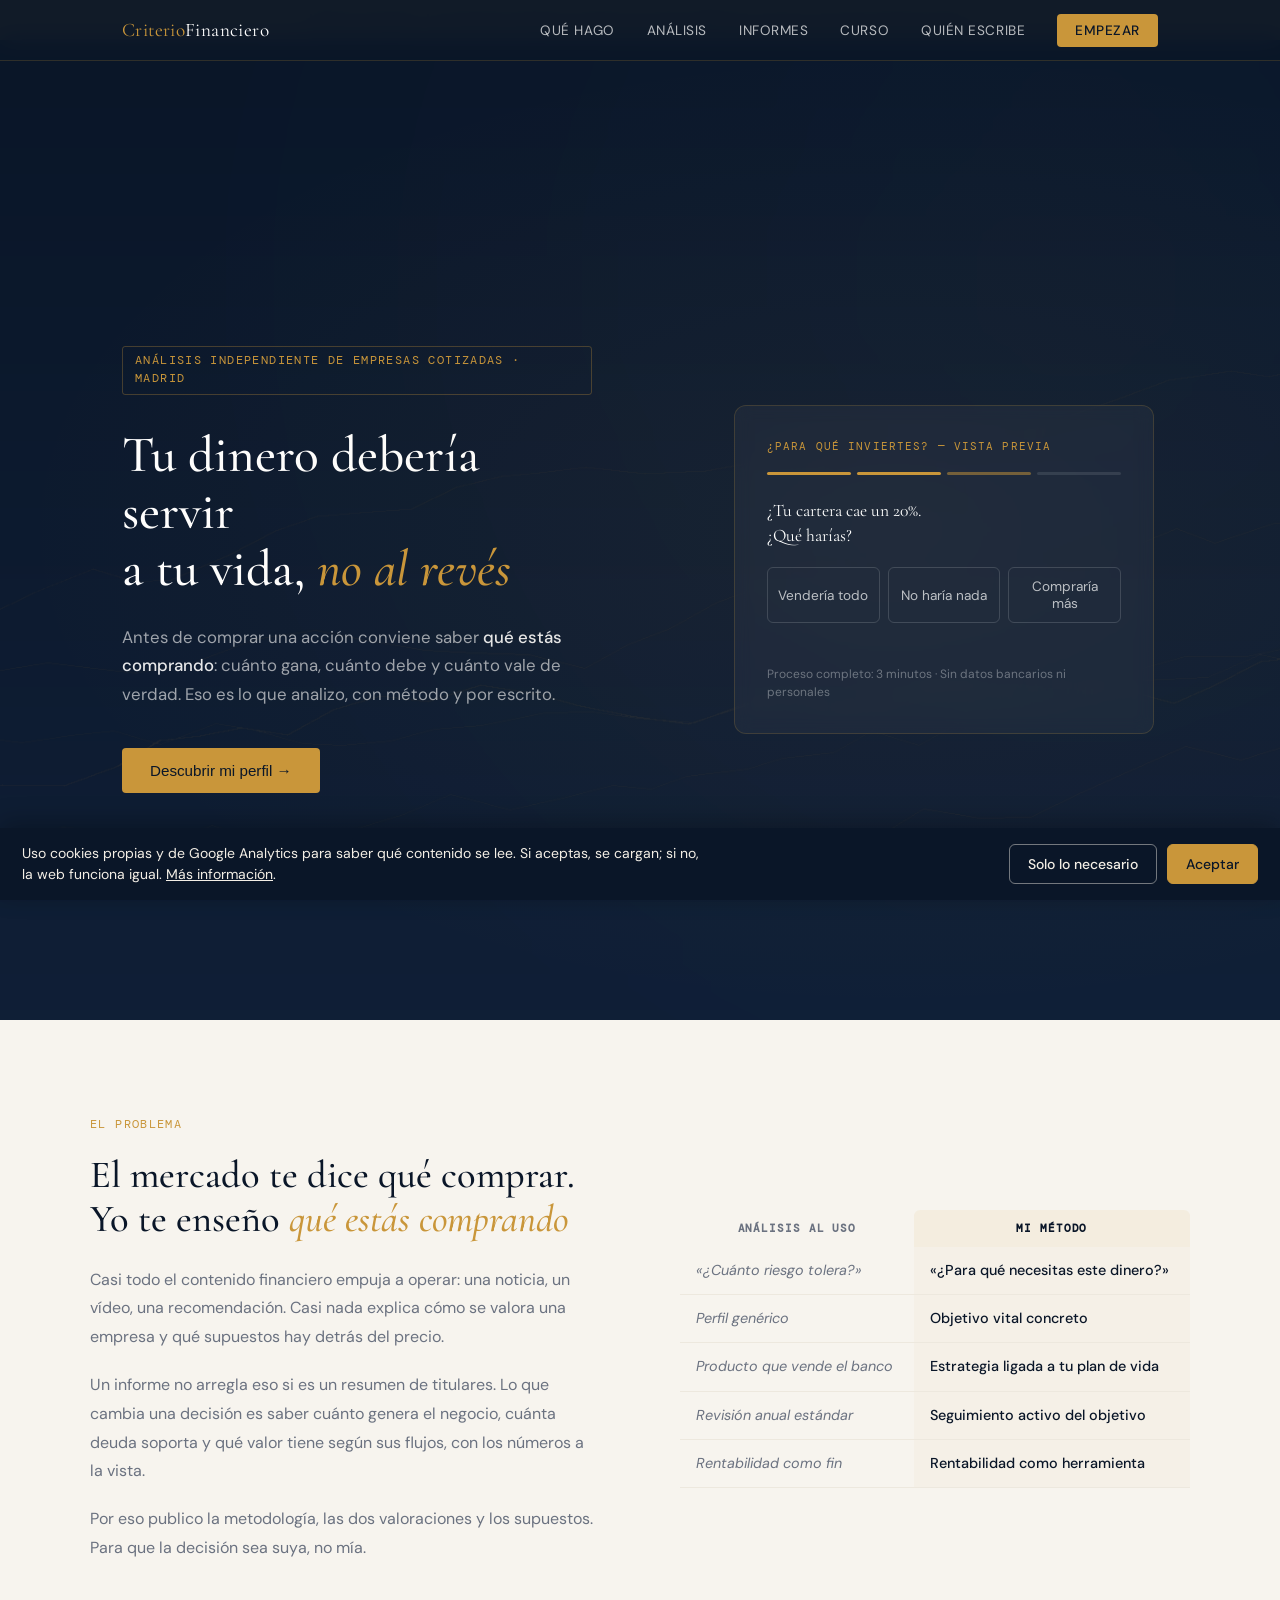
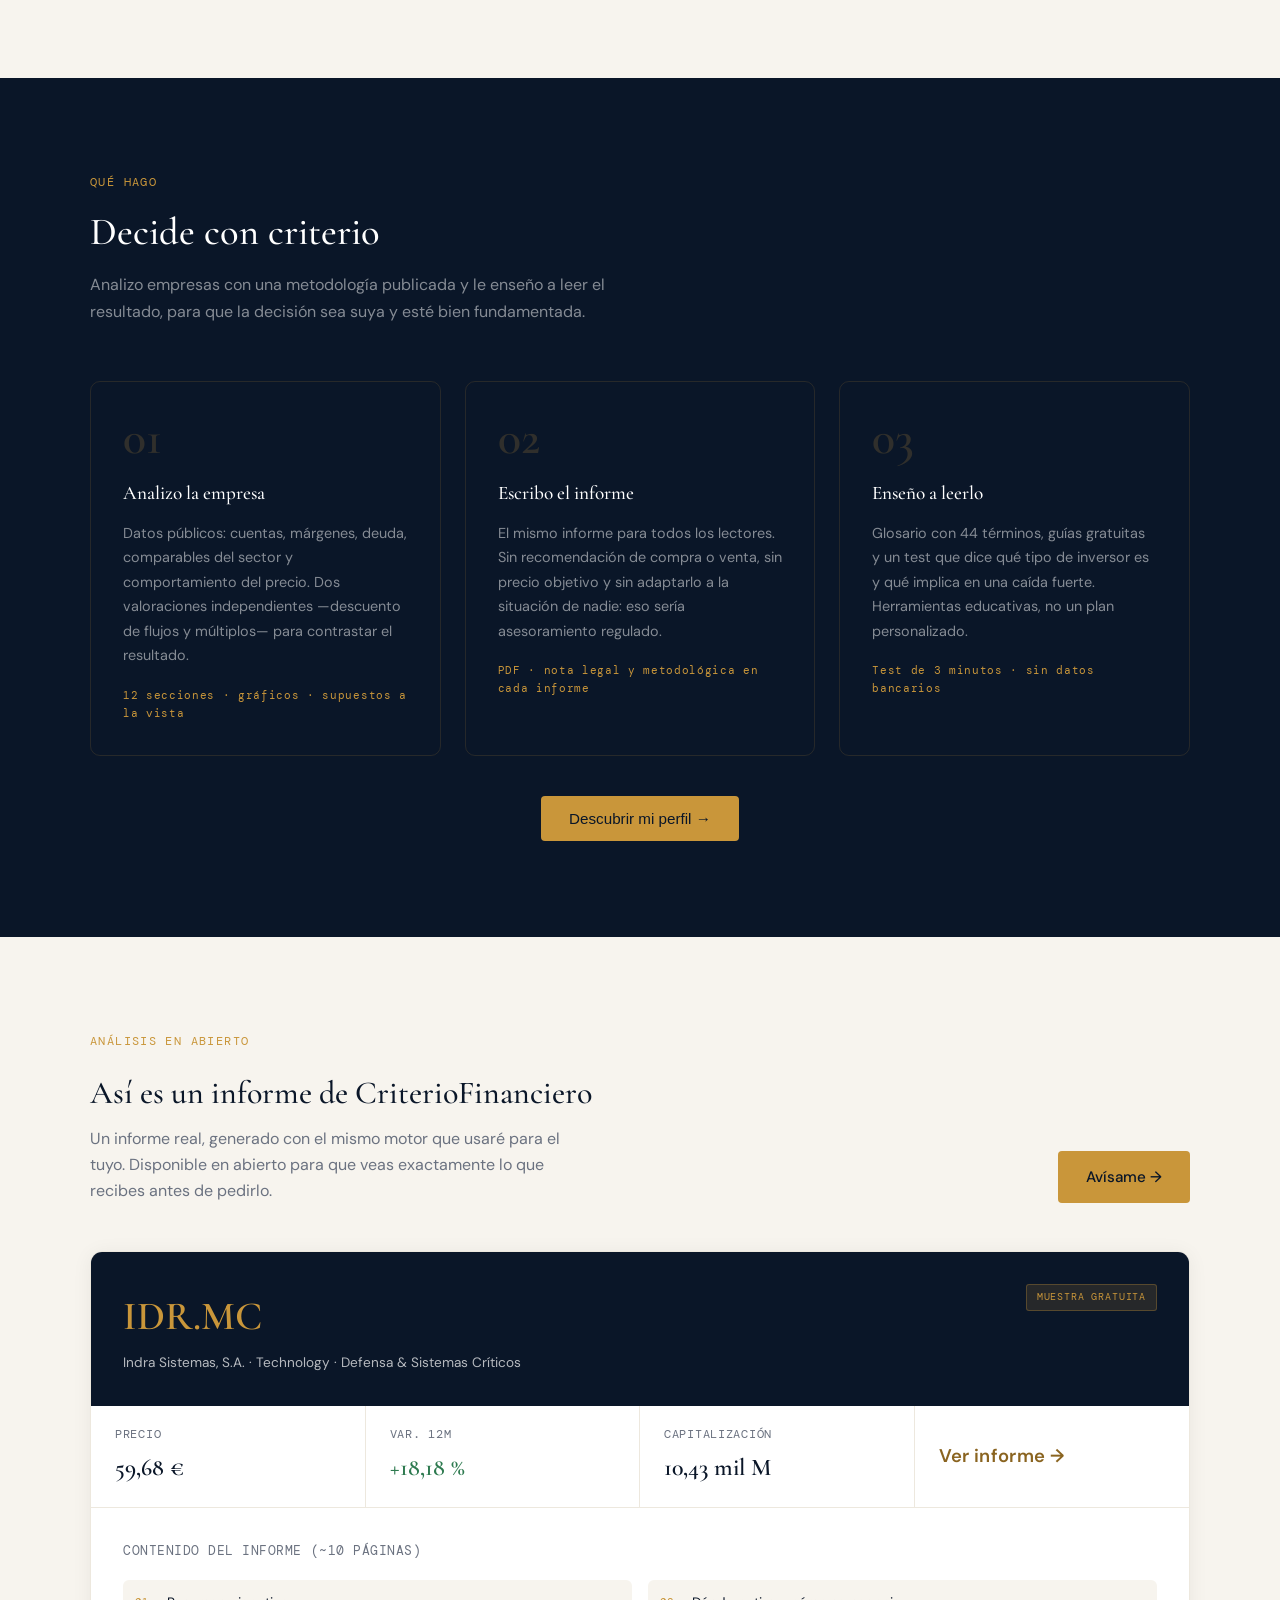
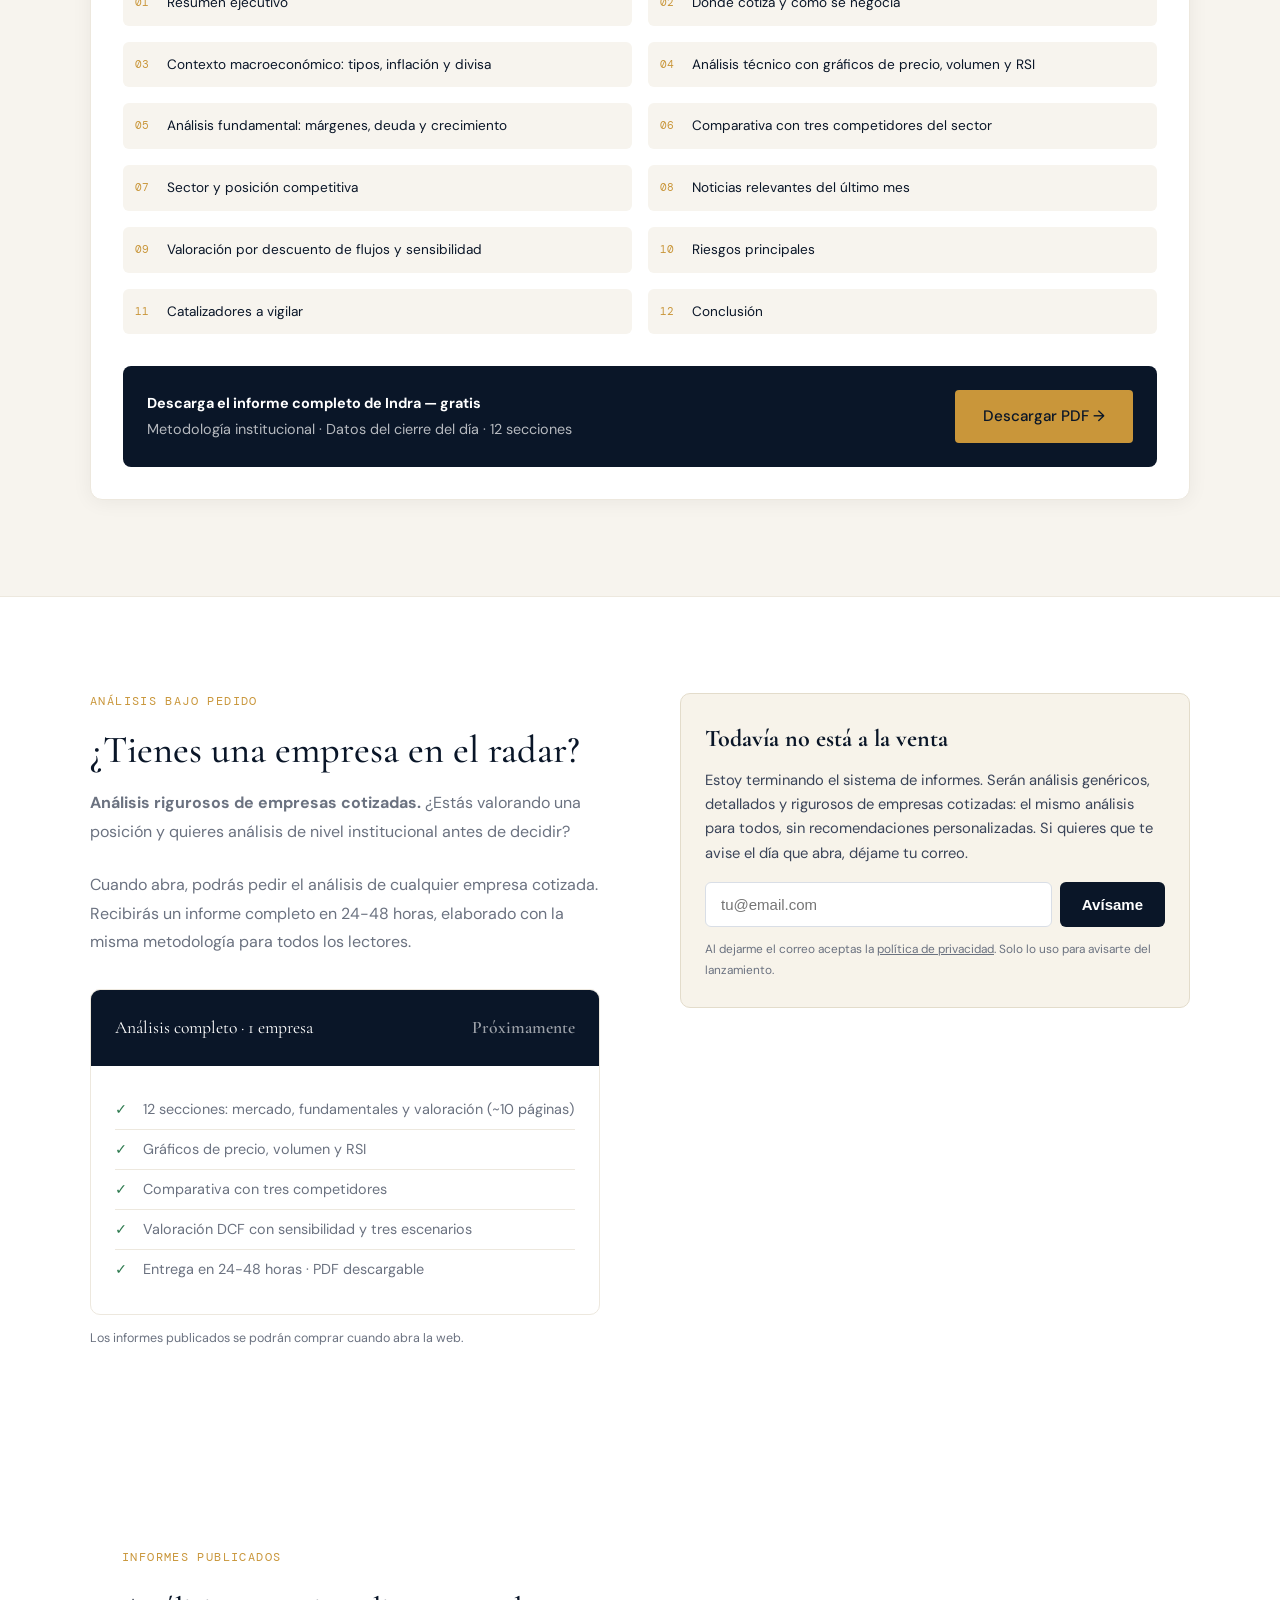
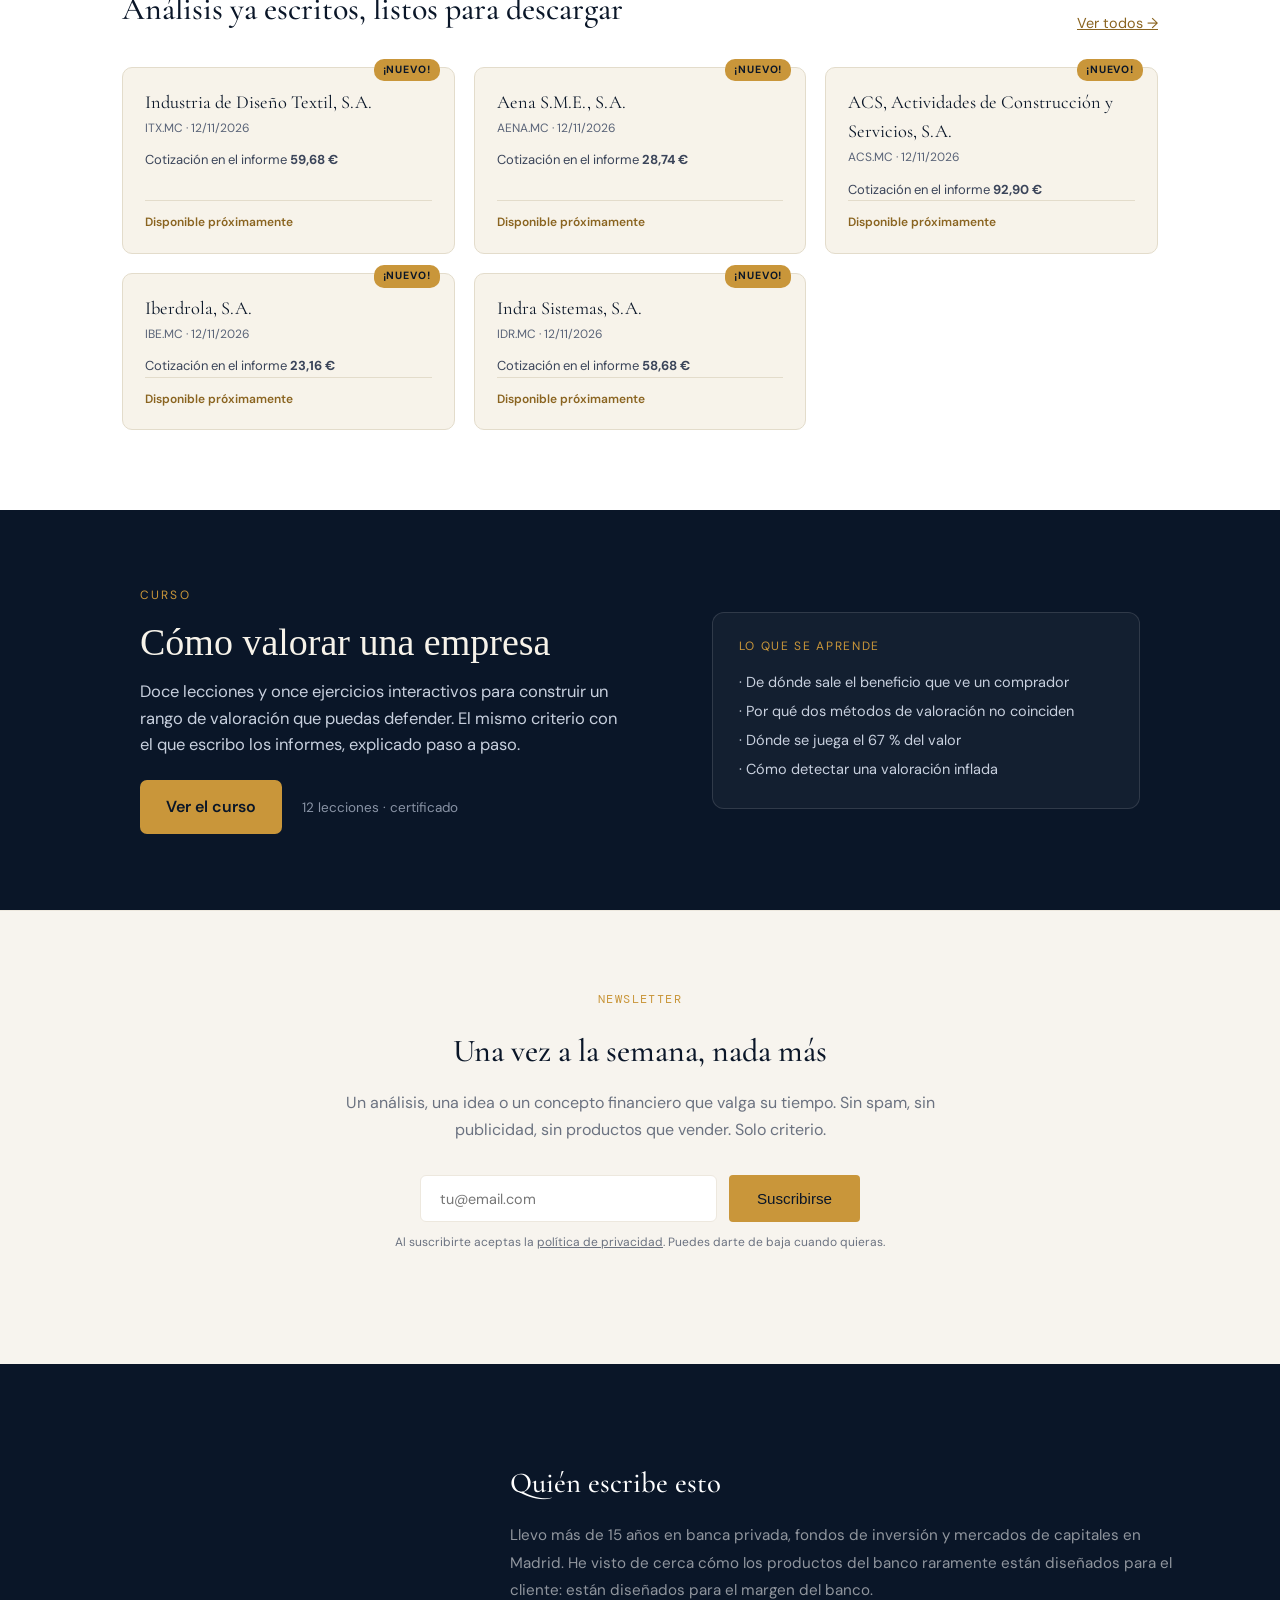
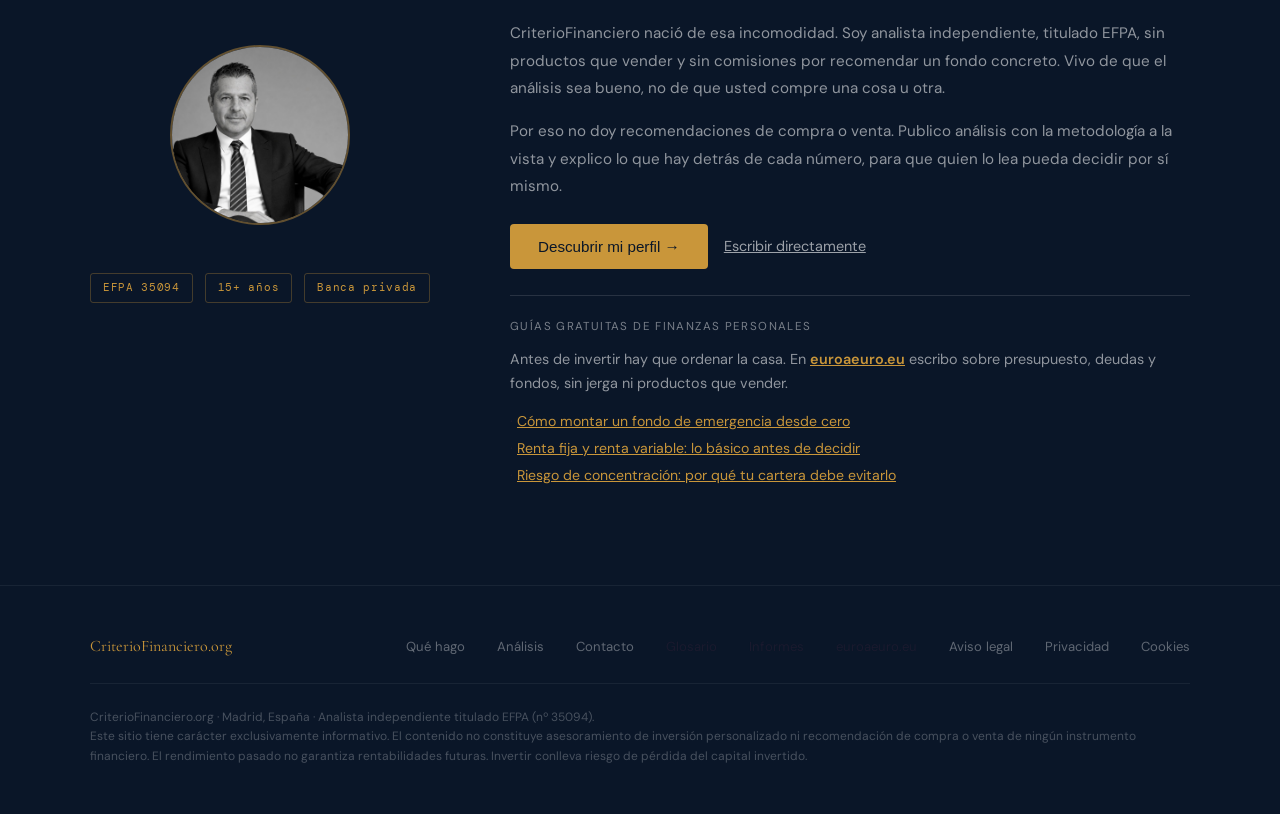
==== commit 1a0e9c11: "Curso enlazado desde portada, galeria de ejercicios y alta en MailerLite" ====
--- a/index.html
+++ b/index.html
@@ -276,6 +276,7 @@
       <li><a href="#analisis">Análisis</a></li>
         <li><a href="#informes">Informes</a></li>
       
+      <li><a href="#curso">Curso</a></li>
       <li><a href="#sobre">Quién escribe</a></li>
       <li><a href="#" onclick="abrirOnboarding()" class="nav-cta">Empezar</a></li>
     </ul>
@@ -626,6 +627,40 @@
 })();
 </script>
 
+
+<!-- CURSO -->
+<section id="curso" style="background:var(--navy);color:#F7F3EA;padding:76px 24px">
+  <div style="max-width:1000px;margin:0 auto;display:grid;grid-template-columns:1.1fr .9fr;
+              gap:48px;align-items:center">
+    <div>
+      <div style="font-size:12px;letter-spacing:.18em;text-transform:uppercase;color:var(--gold);
+                  margin-bottom:14px">Curso</div>
+      <h2 style="font-family:Georgia,serif;font-size:38px;font-weight:500;line-height:1.2;
+                 margin:0 0 14px">Cómo valorar una empresa</h2>
+      <p style="font-size:16.5px;color:#C8D0DE;max-width:44ch;margin:0 0 22px">
+        Doce lecciones y once ejercicios interactivos para construir un rango de valoración
+        que puedas defender. El mismo criterio con el que escribo los informes, explicado
+        paso a paso.
+      </p>
+      <a href="/curso/" style="display:inline-block;background:var(--gold);color:var(--navy);
+         padding:14px 26px;border-radius:7px;font-weight:600;text-decoration:none">
+        Ver el curso</a>
+      <span style="margin-left:16px;font-size:13.5px;color:#8A94A6">12 lecciones · certificado</span>
+    </div>
+    <div style="background:rgba(255,255,255,.04);border:1px solid rgba(255,255,255,.12);
+                border-radius:12px;padding:24px 26px">
+      <div style="font-size:12px;letter-spacing:.14em;text-transform:uppercase;color:var(--gold);
+                  margin-bottom:12px">Lo que se aprende</div>
+      <ul style="list-style:none;padding:0;margin:0;font-size:14.5px;color:#C8D0DE;line-height:2">
+        <li>· De dónde sale el beneficio que ve un comprador</li>
+        <li>· Por qué dos métodos de valoración no coinciden</li>
+        <li>· Dónde se juega el 67 % del valor</li>
+        <li>· Cómo detectar una valoración inflada</li>
+      </ul>
+    </div>
+  </div>
+</section>
+
 <!-- NEWSLETTER -->
 <section class="newsletter" id="newsletter">
   <div class="newsletter-inner">
